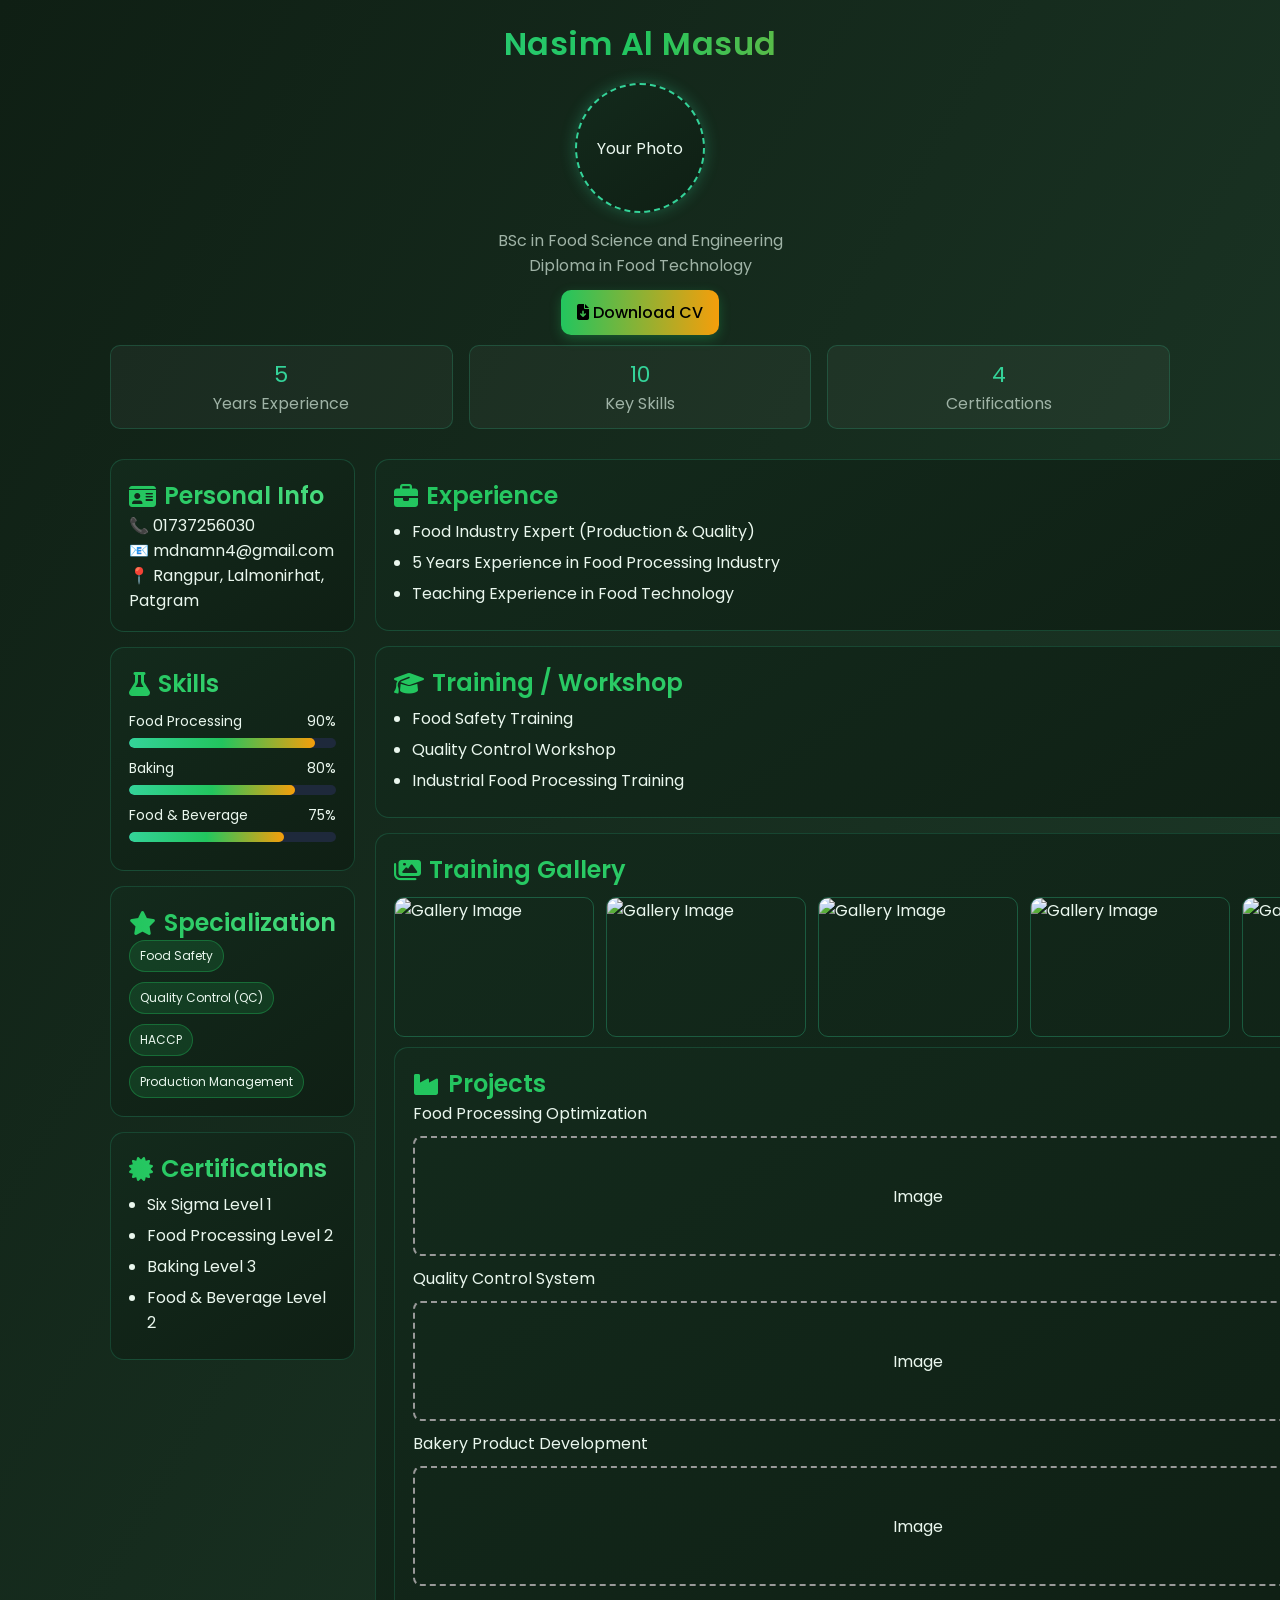
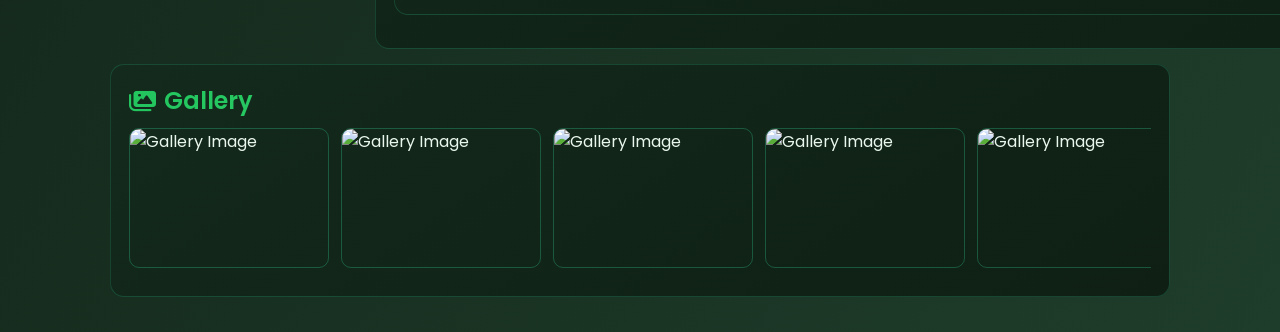
==== index.html @ c7571a0a "Update index.html" ====
<!DOCTYPE html><html lang="en">
<head>
<meta charset="UTF-8" />
<meta name="viewport" content="width=device-width, initial-scale=1.0" />
<title>Nasim Al Masud - Premium Portfolio</title><link href="https://fonts.googleapis.com/css2?family=Poppins:wght@300;400;600&display=swap" rel="stylesheet">
<link rel="stylesheet" href="https://cdnjs.cloudflare.com/ajax/libs/font-awesome/6.5.0/css/all.min.css"><style>
:root{--bg:#0f1f14;--card:#132a1c;--text:#eaf7ee;--muted:#9fb3a6;--accent:#34d399;--gold:#f59e0b}
*{margin:0;padding:0;box-sizing:border-box}
body{
  font-family:'Poppins',sans-serif;
  background:linear-gradient(120deg,#0f1f14,#1f3d2b,#0f1f14);
  background-size:200% 200%;
  animation:bgMove 10s ease infinite;
  color:var(--text);
}
@keyframes bgMove{0%{background-position:0% 50%}50%{background-position:100% 50%}100%{background-position:0% 50%}}

.container{max-width:1100px;margin:auto;padding:20px}

/* headings */
h1{font-weight:600;background:linear-gradient(90deg,#34d399,#22c55e,#f59e0b);-webkit-background-clip:text;color:transparent;letter-spacing:.5px}
h2{font-weight:600;background:linear-gradient(90deg,#22c55e,#4ade80);-webkit-background-clip:text;color:transparent;display:flex;align-items:center;gap:8px}
.small{color:var(--muted)}

.header{text-align:center;margin-bottom:30px}
.profile{width:130px;height:130px;border-radius:50%;border:2px dashed var(--accent);display:flex;align-items:center;justify-content:center;margin:15px auto;background:linear-gradient(145deg,#132a1c,#0f1f14);box-shadow:0 0 15px rgba(52,211,153,.3)}

.grid{display:grid;grid-template-columns:1fr 2fr;gap:20px}

.card{background:linear-gradient(145deg,#132a1c,#0f1f14);padding:18px;border-radius:14px;margin-bottom:15px;border:1px solid rgba(52,211,153,.2);transition:.3s}
.card:hover{transform:translateY(-6px) scale(1.01);box-shadow:0 12px 28px rgba(34,197,94,.25)}

/* buttons */
.btn{display:inline-block;margin-top:12px;padding:10px 16px;background:linear-gradient(90deg,#22c55e,#f59e0b);color:#000;text-decoration:none;border-radius:10px;font-weight:500;box-shadow:0 4px 12px rgba(34,197,94,.3);transition:.2s}
.btn:hover{transform:scale(1.06)}

/* lists */
ul{padding-left:18px}
li{margin:6px 0}

/* skill bars */
.skill{margin:10px 0}
.skill-head{display:flex;justify-content:space-between;font-size:14px;margin-bottom:6px}
.bar{height:10px;background:#1e293b;border-radius:10px;overflow:hidden}
.bar div{height:100%;width:0;background:linear-gradient(90deg,#34d399,#22c55e,#f59e0b);border-radius:10px;transition:1.2s ease}

/* badges */
.badges{display:flex;flex-wrap:wrap;gap:10px}
.badge{padding:6px 10px;border-radius:999px;background:rgba(34,197,94,.15);border:1px solid rgba(34,197,94,.35);font-size:12px}

/* project img */
.img-box{height:120px;border:2px dashed #999;display:flex;align-items:center;justify-content:center;margin:10px 0;border-radius:8px}

/* stats */
.stats{display:flex;gap:16px;flex-wrap:wrap;margin-top:10px}
.stat{flex:1 1 120px;background:rgba(255,255,255,.04);border:1px solid rgba(52,211,153,.2);border-radius:10px;padding:12px;text-align:center}
.stat .num{font-size:22px;color:var(--accent)}

@media(max-width:768px){.grid{grid-template-columns:1fr}}



/* gallery */
.gallery{
  display:flex;
  gap:12px;
  overflow-x:auto;
  padding:10px 0;
  scroll-behavior:smooth;
}

.gallery::-webkit-scrollbar{
  height:8px;
}
.gallery::-webkit-scrollbar-thumb{
  background:linear-gradient(90deg,#34d399,#22c55e,#f59e0b);
  border-radius:10px;
}

.gallery img{
  height:140px;
  min-width:200px;
  object-fit:cover;
  border-radius:10px;
  border:1px solid rgba(52,211,153,.3);
  transition:.3s;
}

.gallery img:hover{
  transform:scale(1.05);
}

</style></head>
<body><div class="container"><div class="header">
  <h1>Nasim Al Masud</h1>
  <div class="profile">Your Photo</div>
  <p class="small">BSc in Food Science and Engineering</p>
  <p class="small">Diploma in Food Technology</p>
  <a href="resume.pdf" class="btn" download><i class="fa fa-file-arrow-down"></i> Download CV</a>  <div class="stats">
    <div class="stat"><div class="num" data-count="5">0</div><div class="small">Years Experience</div></div>
    <div class="stat"><div class="num" data-count="10">0</div><div class="small">Key Skills</div></div>
    <div class="stat"><div class="num" data-count="4">0</div><div class="small">Certifications</div></div>
  </div>
</div><div class="grid"><!-- LEFT --><div><div class="card">
<h2><i class="fa fa-id-card"></i> Personal Info</h2>
<p>📞 01737256030</p>
<p>📧 mdnamn4@gmail.com</p>
<p>📍 Rangpur, Lalmonirhat, Patgram</p>
</div><div class="card">
<h2><i class="fa fa-flask"></i> Skills</h2><div class="skill">
  <div class="skill-head"><span>Food Processing</span><span>90%</span></div>
  <div class="bar"><div data-width="90%"></div></div>
</div><div class="skill">
  <div class="skill-head"><span>Baking</span><span>80%</span></div>
  <div class="bar"><div data-width="80%"></div></div>
</div><div class="skill">
  <div class="skill-head"><span>Food & Beverage</span><span>75%</span></div>
  <div class="bar"><div data-width="75%"></div></div>
</div></div><div class="card">
<h2><i class="fa fa-star"></i> Specialization</h2>
<div class="badges">
  <span class="badge">Food Safety</span>
  <span class="badge">Quality Control (QC)</span>
  <span class="badge">HACCP</span>
  <span class="badge">Production Management</span>
</div>
</div><div class="card">
<h2><i class="fa fa-certificate"></i> Certifications</h2>
<ul>
<li>Six Sigma Level 1</li>
<li>Food Processing Level 2</li>
<li>Baking Level 3</li>
<li>Food & Beverage Level 2</li>
</ul>
</div></div><!-- RIGHT --><div><div class="card">
<h2><i class="fa fa-briefcase"></i> Experience</h2>
<ul>
<li>Food Industry Expert (Production & Quality)</li>
<li>5 Years Experience in Food Processing Industry</li>
<li>Teaching Experience in Food Technology</li>
</ul>
</div><div class="card">
<h2><i class="fa fa-graduation-cap"></i> Training / Workshop</h2>
<ul>
<li>Food Safety Training</li>
<li>Quality Control Workshop</li>
<li>Industrial Food Processing Training</li>
</ul>
</div>
  <div class="card">
  <h2><i class="fa fa-images"></i>Training Gallery</h2>

  <div class="gallery">
    <img src="img1.jpg" alt="Gallery Image">
    <img src="img2.jpg" alt="Gallery Image">
    <img src="img3.jpg" alt="Gallery Image">
    <img src="img4.jpg" alt="Gallery Image">
    <img src="img5.jpg" alt="Gallery Image">
  </div>

  
<div class="card">
<h2><i class="fa fa-industry"></i> Projects</h2>
<p>Food Processing Optimization</p>
<div class="img-box">Image</div>
<p>Quality Control System</p>
<div class="img-box">Image</div>
<p>Bakery Product Development</p>
<div class="img-box">Image</div>
</div></div></div></div>
  
  <div class="card">
  <h2><i class="fa fa-images"></i> Gallery</h2>

  <div class="gallery">
    <img src="img1.jpg" alt="Gallery Image">
    <img src="img2.jpg" alt="Gallery Image">
    <img src="img3.jpg" alt="Gallery Image">
    <img src="img4.jpg" alt="Gallery Image">
    <img src="img5.jpg" alt="Gallery Image">
  </div>
</div>
  
  
  <script>
// skill bars animate
window.addEventListener('load',()=>{
  document.querySelectorAll('.bar div').forEach(el=>{
    el.style.width = el.dataset.width;
  });
});

// counters
const nums = document.querySelectorAll('.num');
nums.forEach(n=>{
  let target = +n.dataset.count, c=0;
  function tick(){
    c += Math.max(1, Math.ceil(target/40));
    if(c < target){ n.textContent = c; requestAnimationFrame(tick); }
    else{ n.textContent = target; }
  }
  tick();
});
</script></body>
</html>
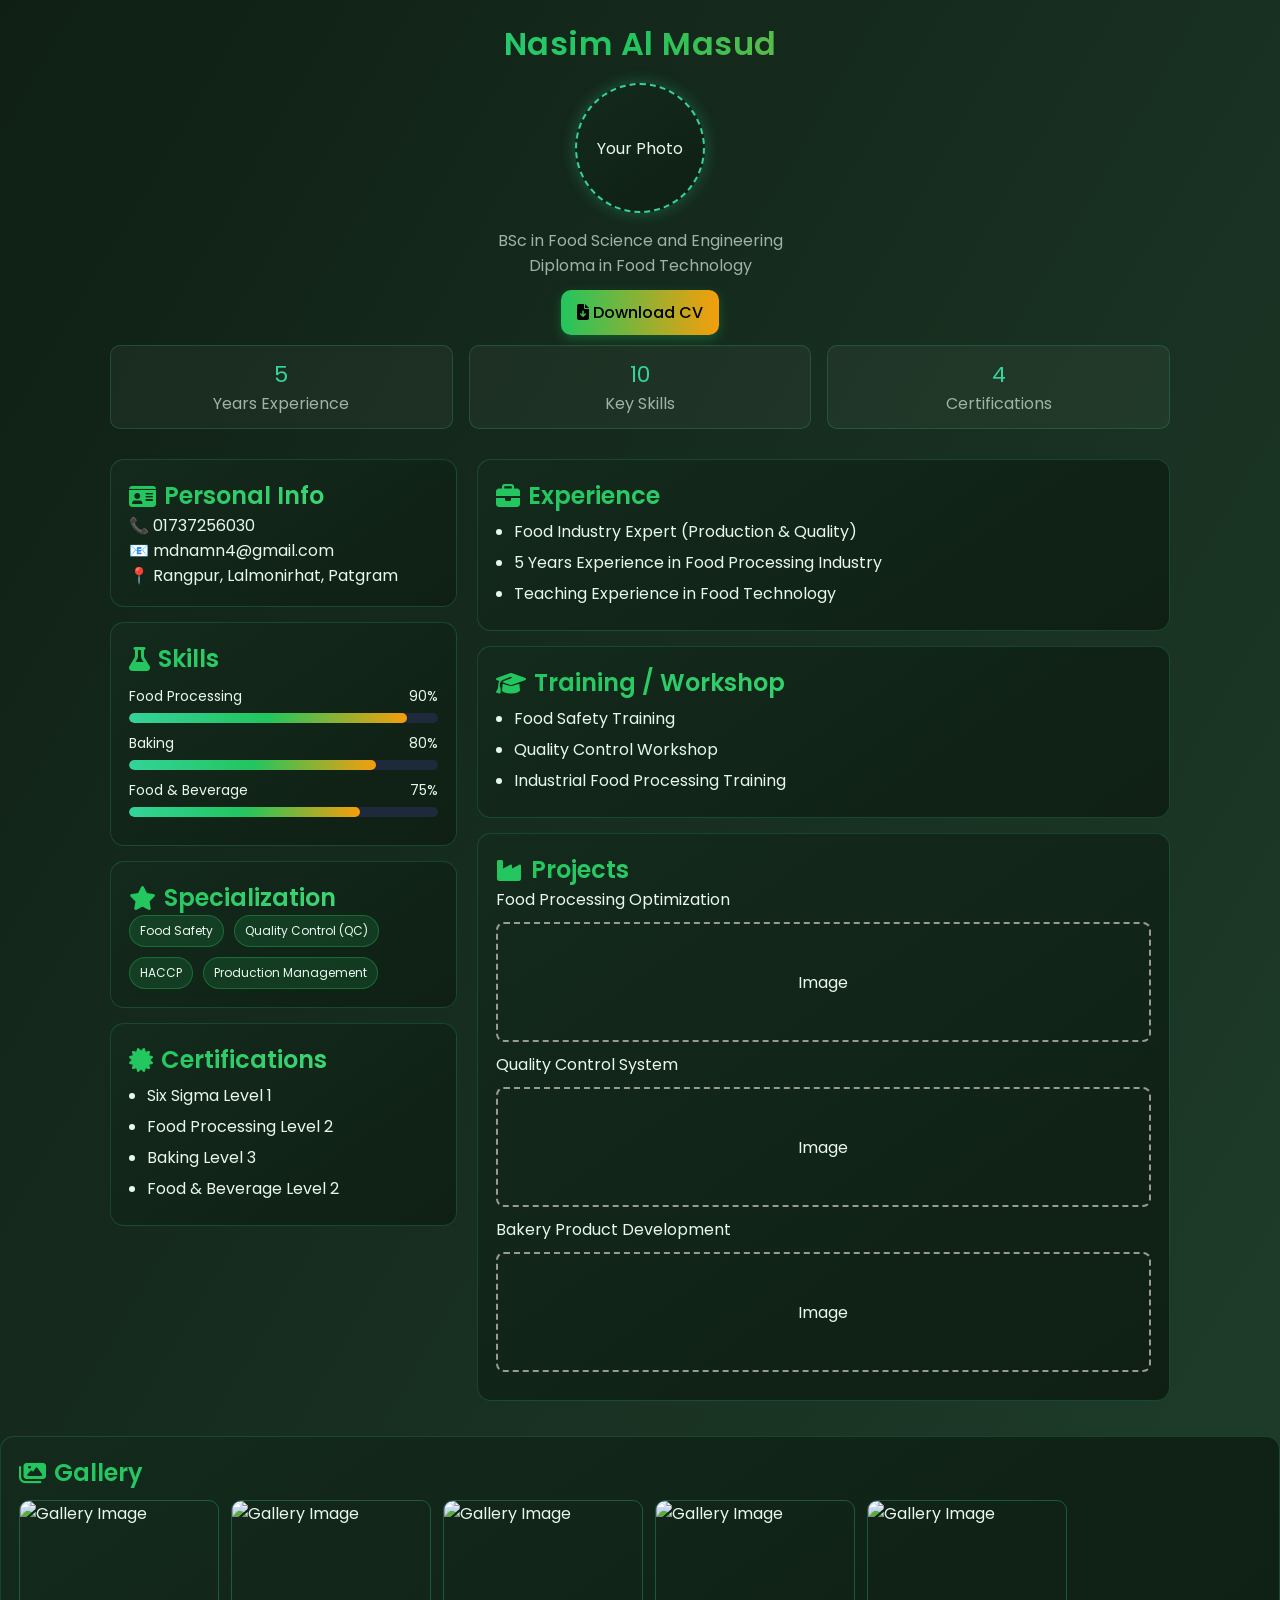
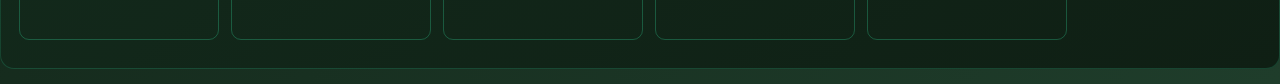
==== commit eb1f0c3a: "Remove training gallery section from index.html Removed the training gallery section from the index." ====
--- a/index.html
+++ b/index.html
@@ -147,17 +147,6 @@
 <li>Industrial Food Processing Training</li>
 </ul>
 </div>
-  <div class="card">
-  <h2><i class="fa fa-images"></i>Training Gallery</h2>
-
-  <div class="gallery">
-    <img src="img1.jpg" alt="Gallery Image">
-    <img src="img2.jpg" alt="Gallery Image">
-    <img src="img3.jpg" alt="Gallery Image">
-    <img src="img4.jpg" alt="Gallery Image">
-    <img src="img5.jpg" alt="Gallery Image">
-  </div>
-
   
 <div class="card">
 <h2><i class="fa fa-industry"></i> Projects</h2>
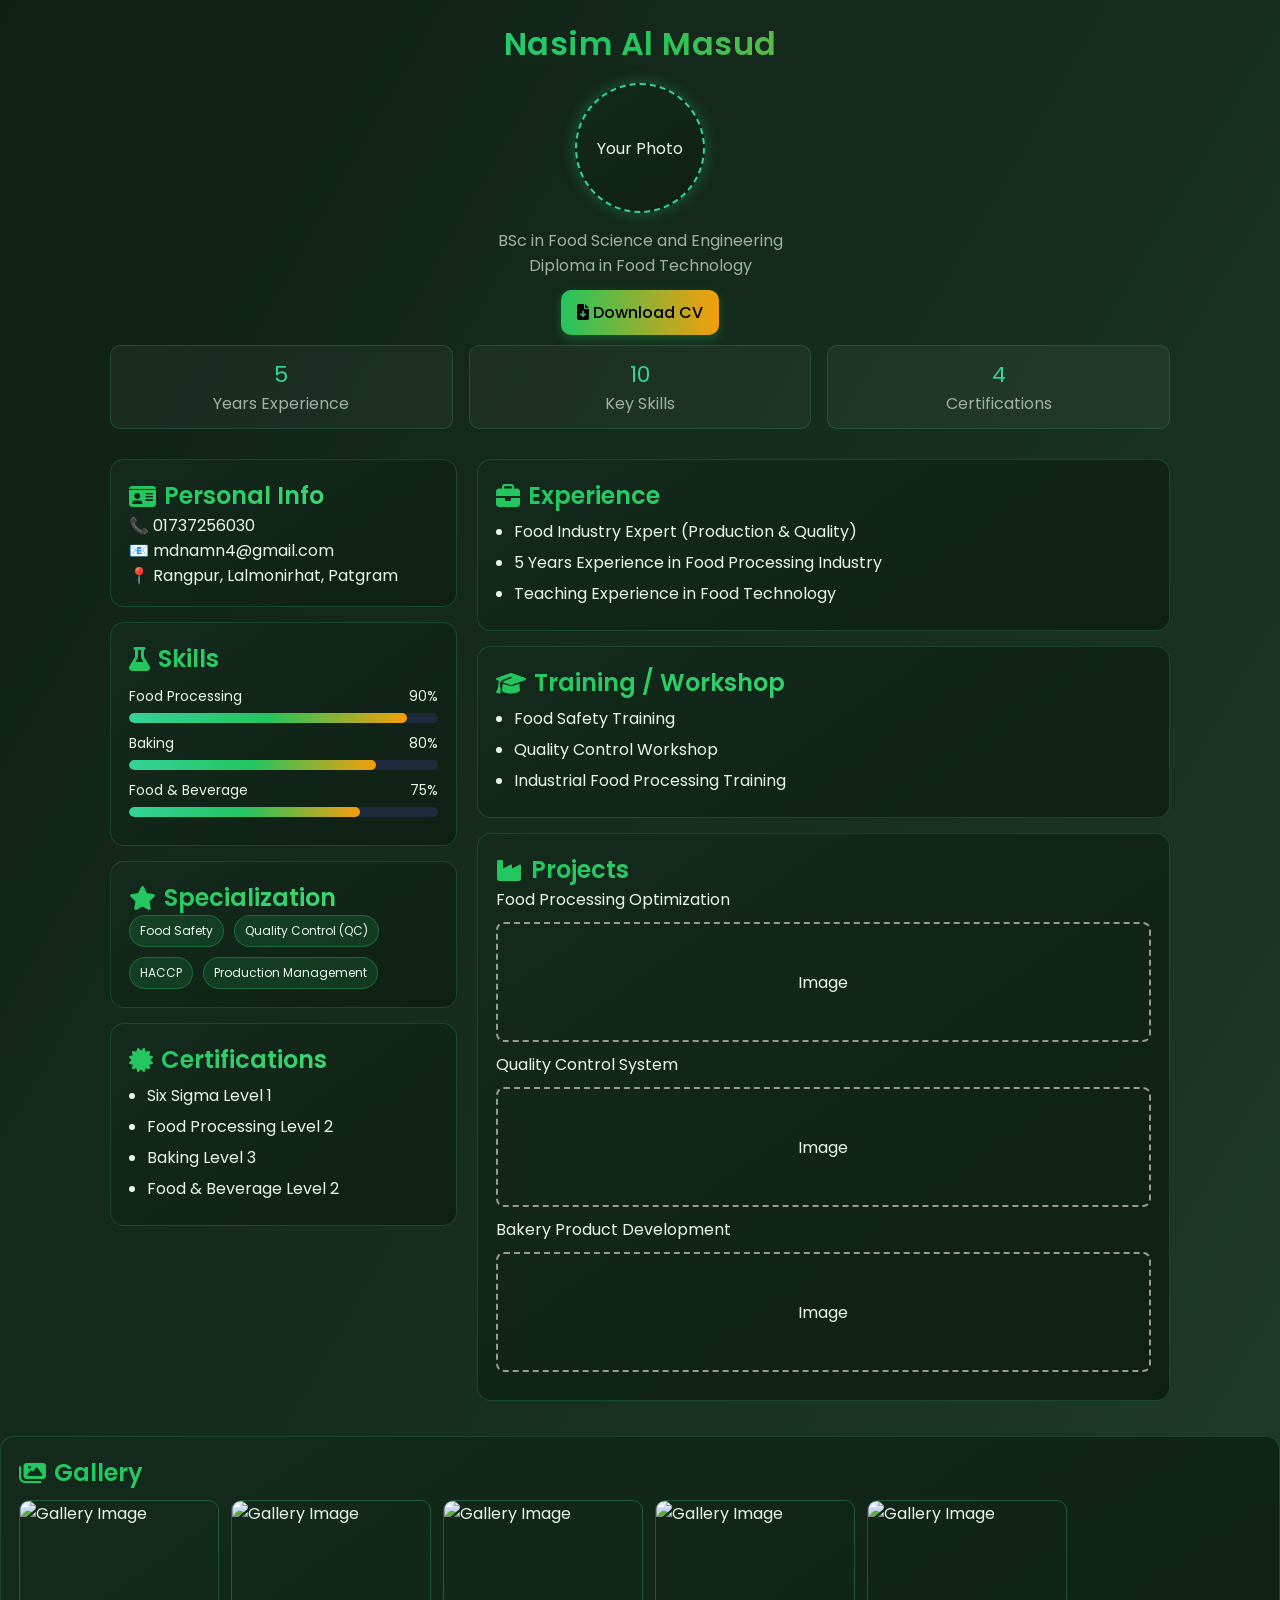
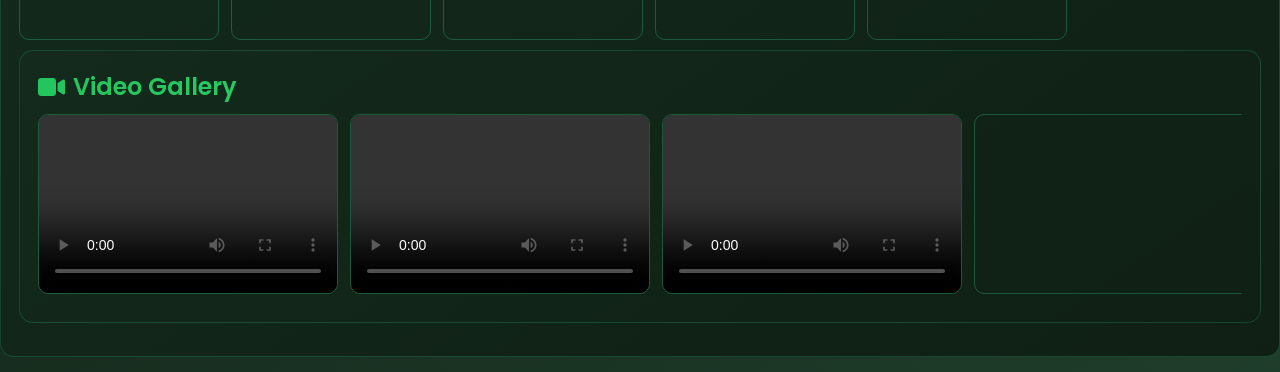
==== commit c068e725: "Add video gallery section to index.html Added a video gallery section with controls for video playba" ====
--- a/index.html
+++ b/index.html
@@ -89,6 +89,34 @@
 .gallery img:hover{
   transform:scale(1.05);
 }
+
+
+  /* video gallery */
+.video-gallery{
+  display:flex;
+  gap:12px;
+  overflow-x:auto;
+  padding:10px 0;
+  scroll-behavior:smooth;
+}
+
+.video-gallery video,
+.video-gallery iframe{
+  height:180px;
+  min-width:300px;
+  border-radius:10px;
+  border:1px solid rgba(52,211,153,.3);
+}
+
+/* scrollbar */
+.video-gallery::-webkit-scrollbar{
+  height:8px;
+}
+.video-gallery::-webkit-scrollbar-thumb{
+  background:linear-gradient(90deg,#34d399,#22c55e,#f59e0b);
+  border-radius:10px;
+}
+  
 
 </style></head>
 <body><div class="container"><div class="header">
@@ -168,6 +196,30 @@
     <img src="img4.jpg" alt="Gallery Image">
     <img src="img5.jpg" alt="Gallery Image">
   </div>
+
+    <div class="card">
+  <h2><i class="fa fa-video"></i> Video Gallery</h2>
+
+  <div class="video-gallery">
+    <video controls>
+      <source src="video1.mp4" type="video/mp4">
+    </video>
+
+    <video controls>
+      <source src="video2.mp4" type="video/mp4">
+    </video>
+
+    <video controls>
+      <source src="video3.mp4" type="video/mp4">
+    </video>
+
+    <!-- YouTube Example -->
+    <iframe src="https://www.youtube.com/embed/VIDEO_ID"
+      frameborder="0"
+      allowfullscreen>
+    </iframe>
+  </div>
+</div>
 </div>
   
   
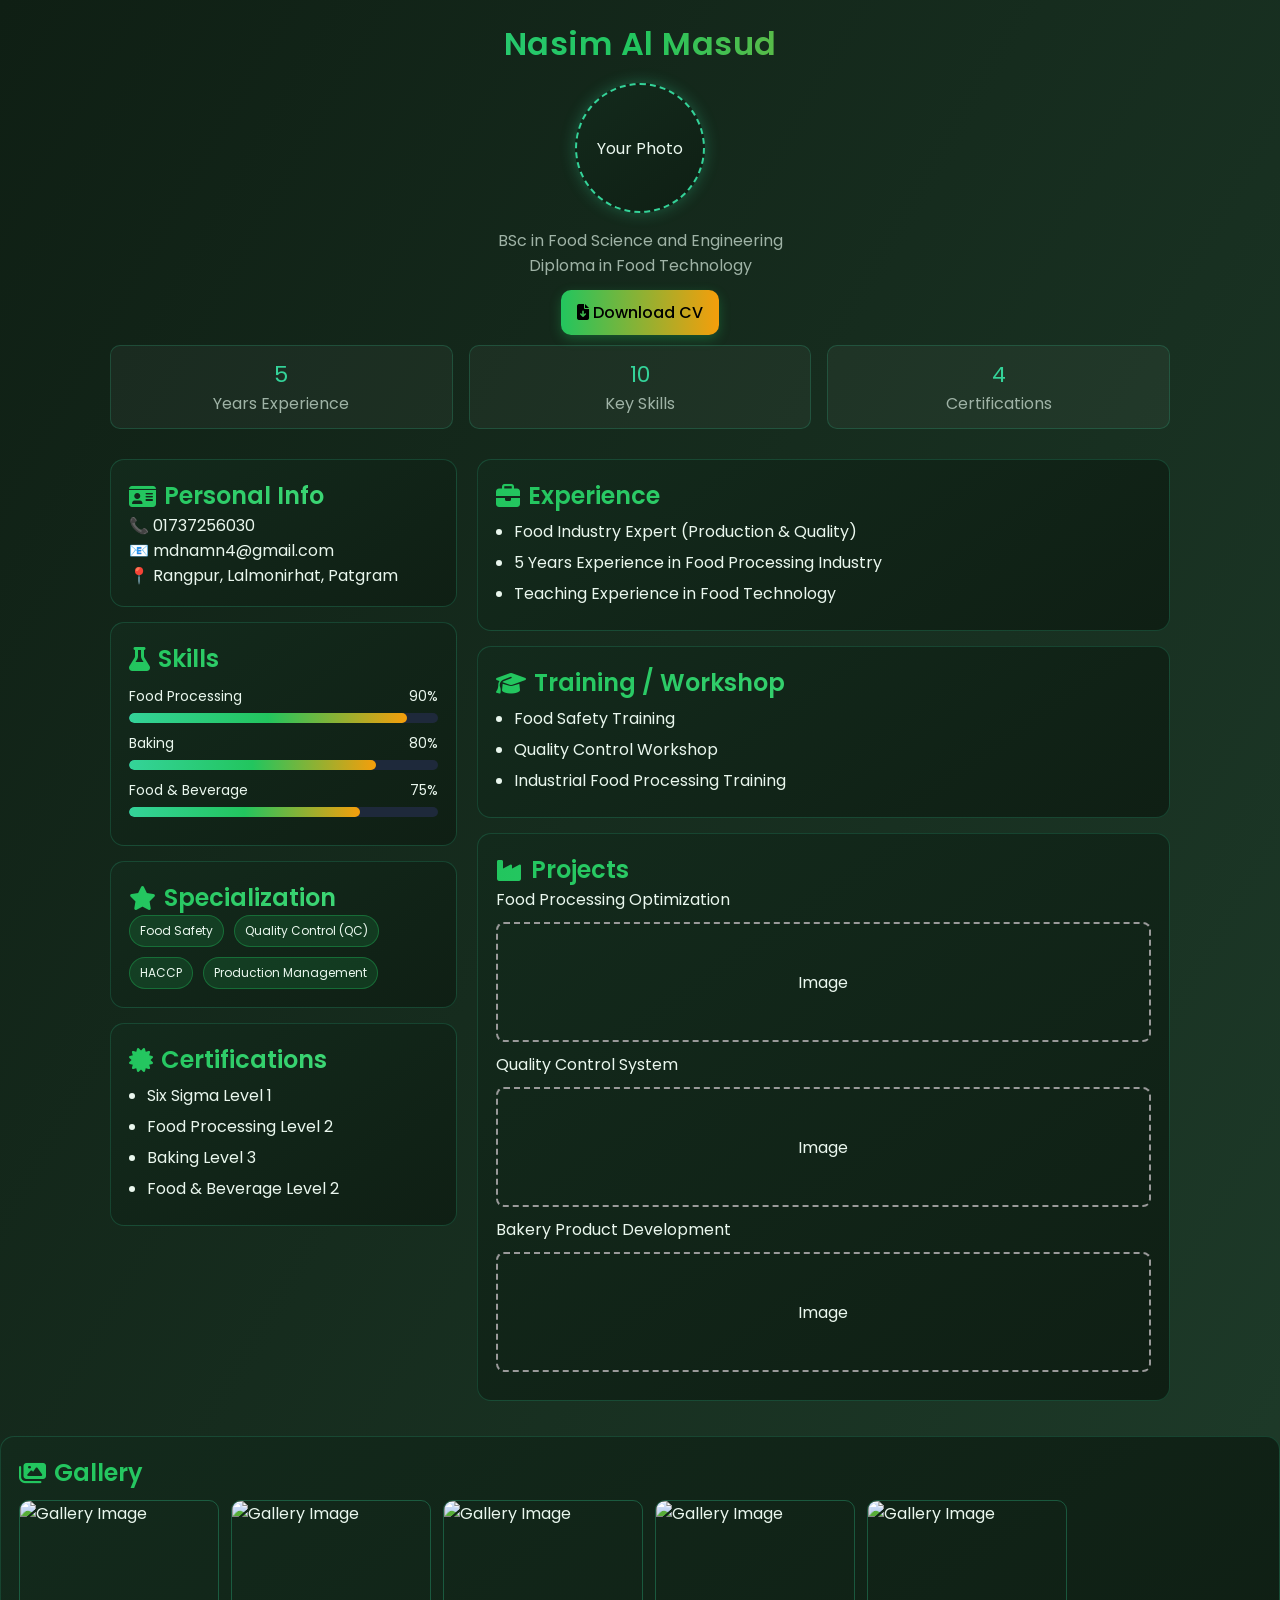
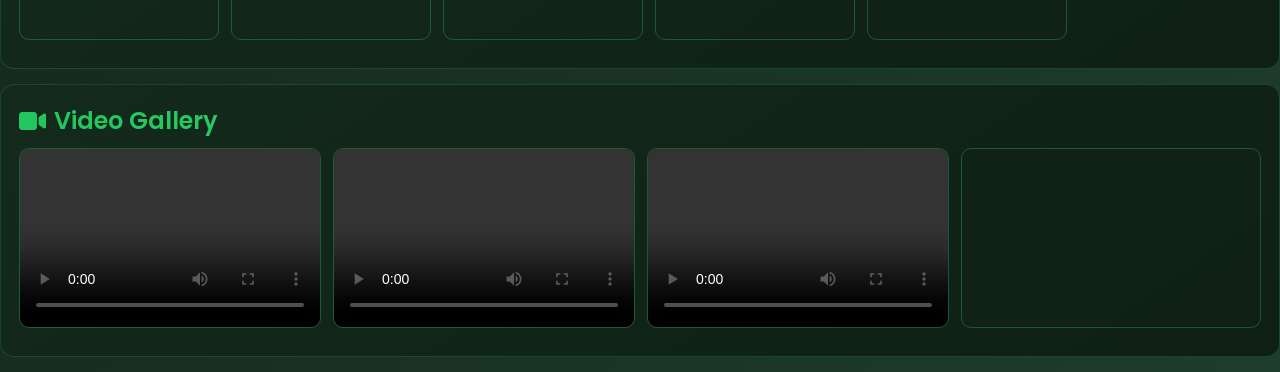
==== commit e731b0e1: "Update index.html" ====
--- a/index.html
+++ b/index.html
@@ -196,7 +196,10 @@
     <img src="img4.jpg" alt="Gallery Image">
     <img src="img5.jpg" alt="Gallery Image">
   </div>
-
+</div>
+</div>
+
+  
     <div class="card">
   <h2><i class="fa fa-video"></i> Video Gallery</h2>
 
@@ -214,13 +217,12 @@
     </video>
 
     <!-- YouTube Example -->
-    <iframe src="https://www.youtube.com/embed/VIDEO_ID"
+    <iframe src="https://youtu.be/xGcMWGXr2HU?si=Y4yjEvfPQkvRad0n"
       frameborder="0"
       allowfullscreen>
     </iframe>
   </div>
-</div>
-</div>
+
   
   
   <script>
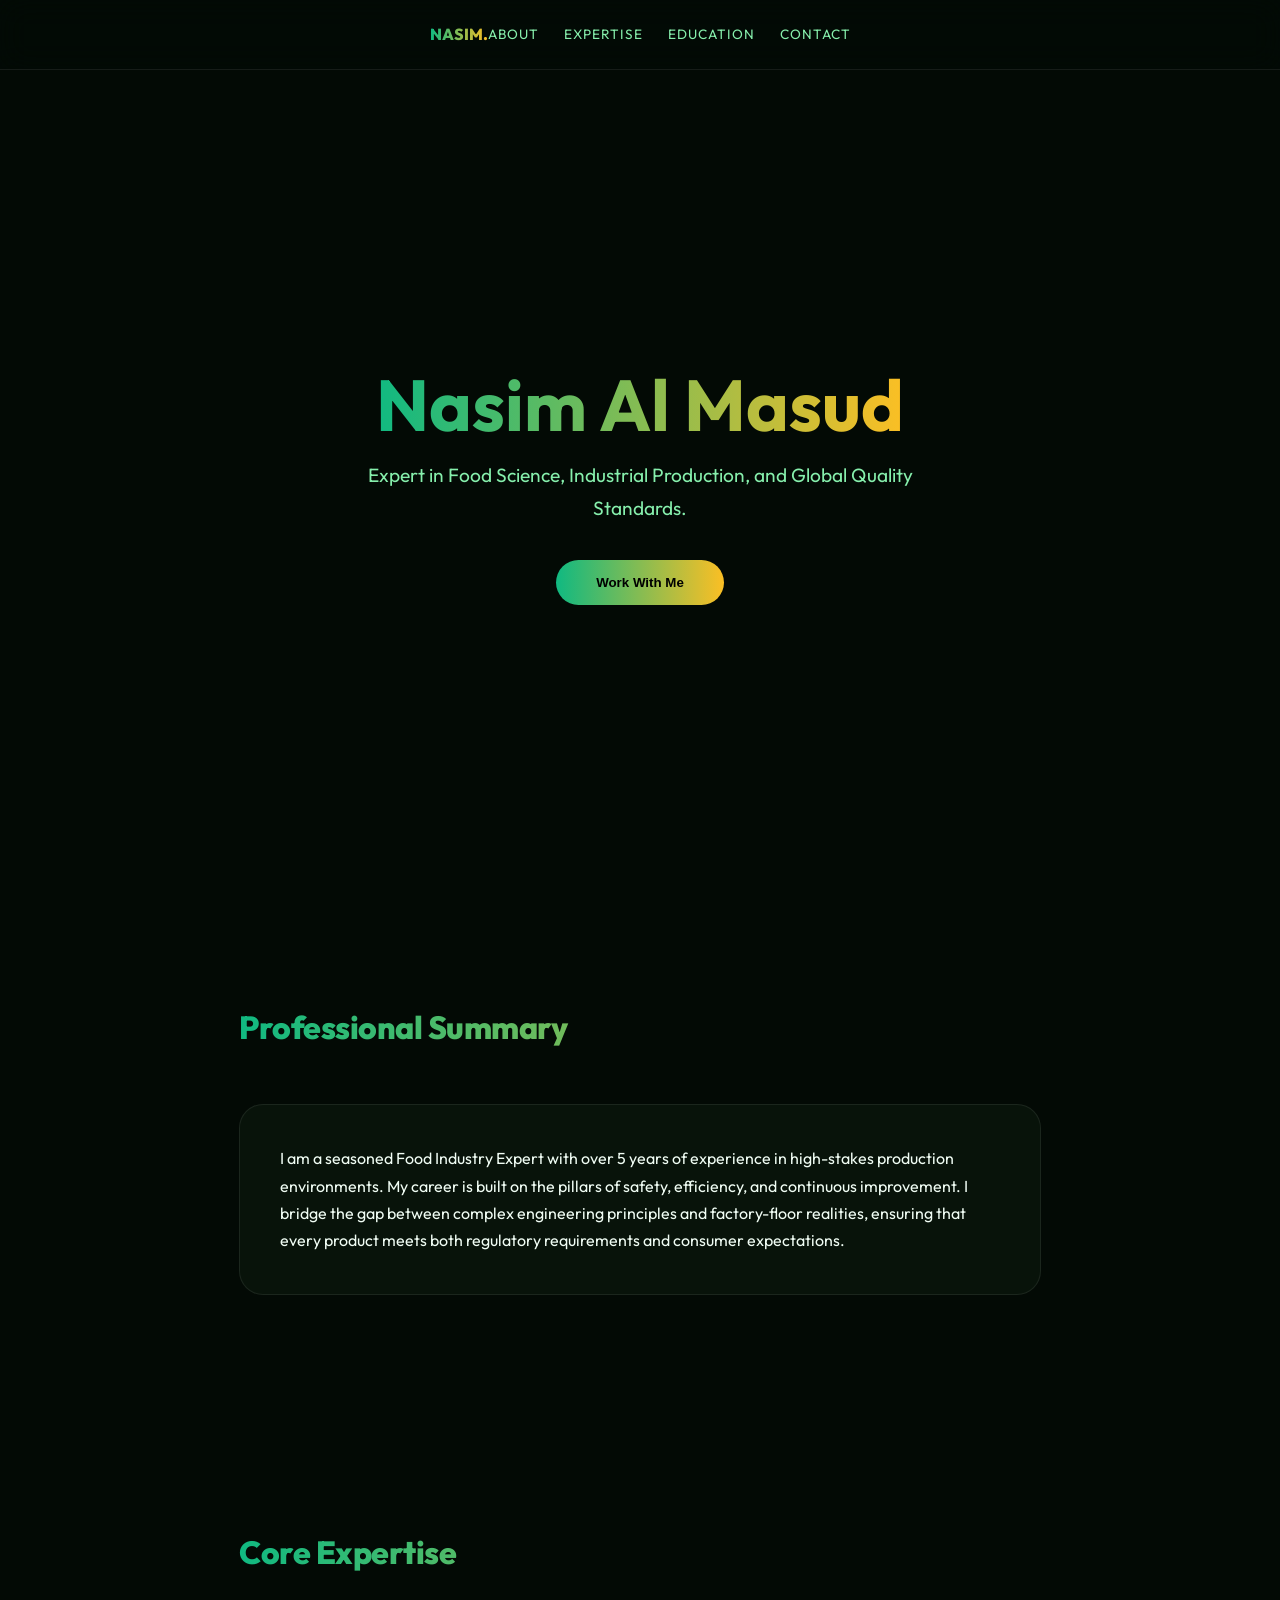
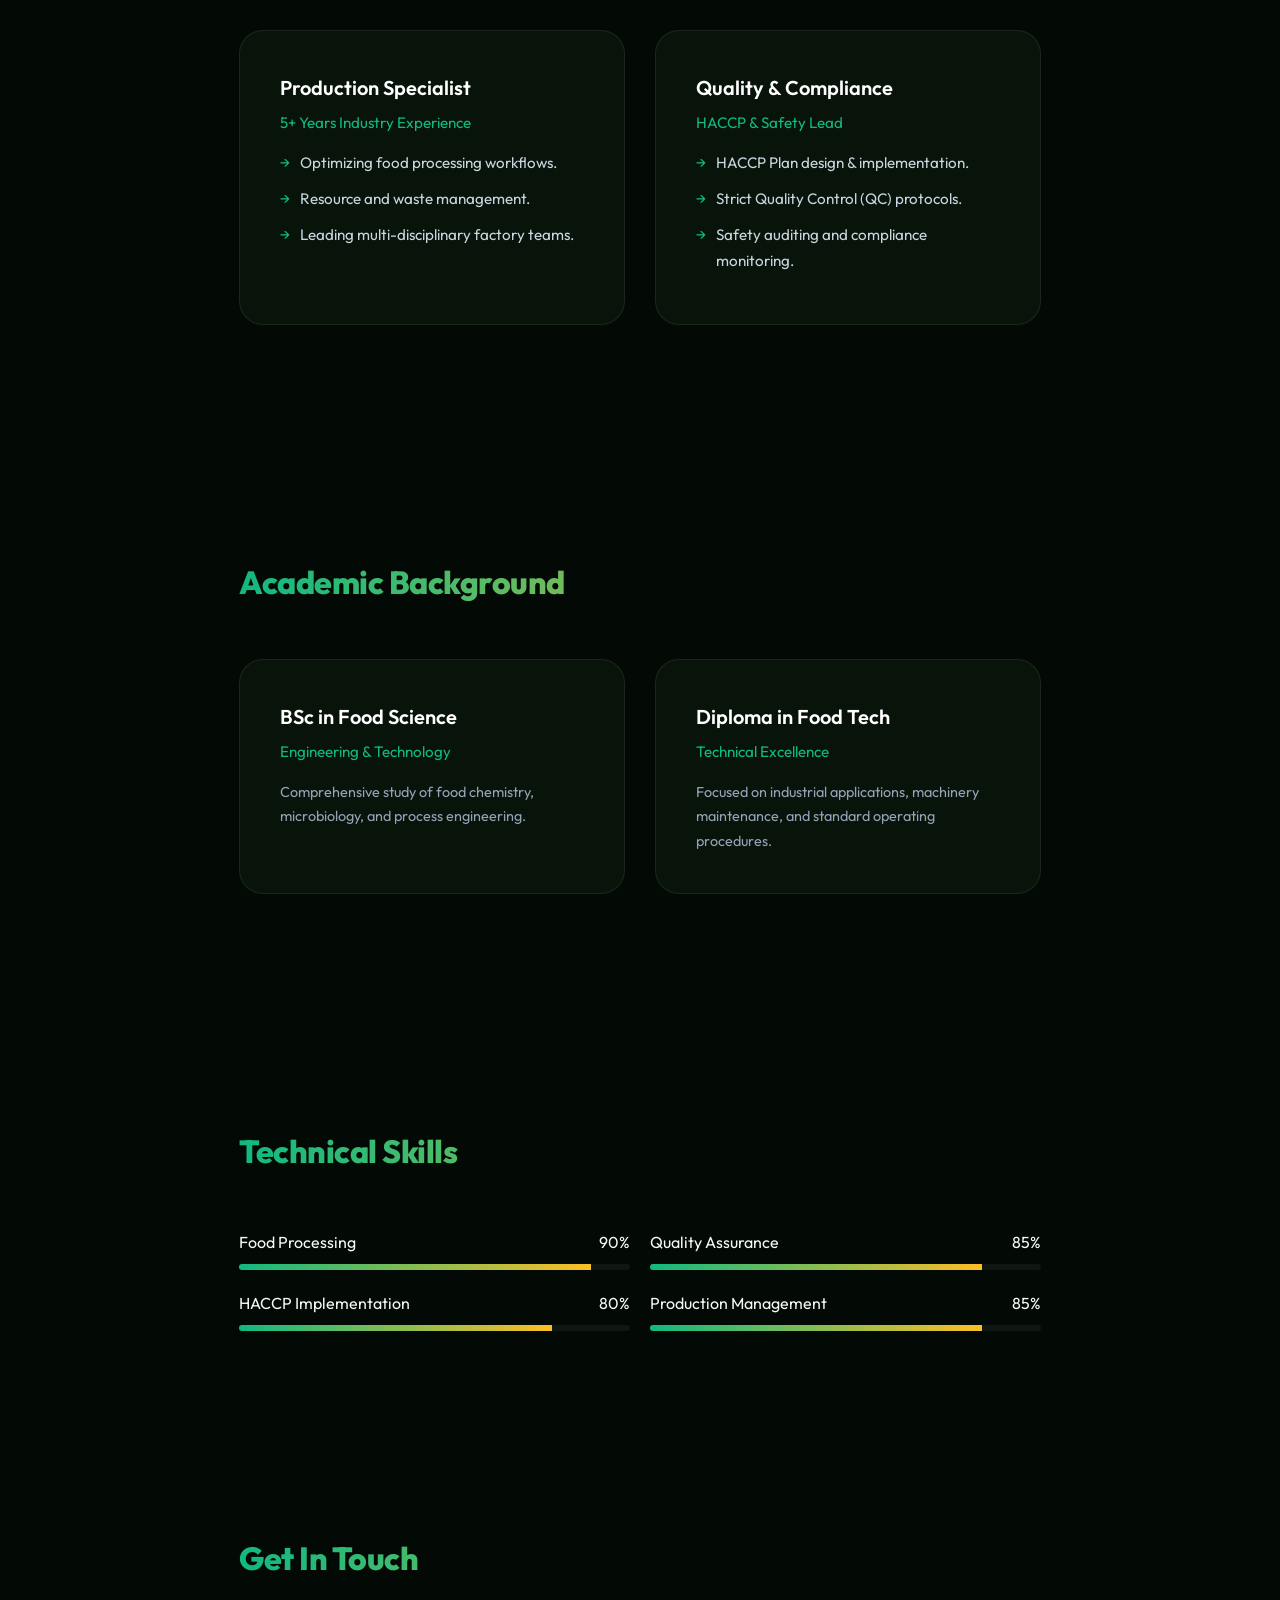
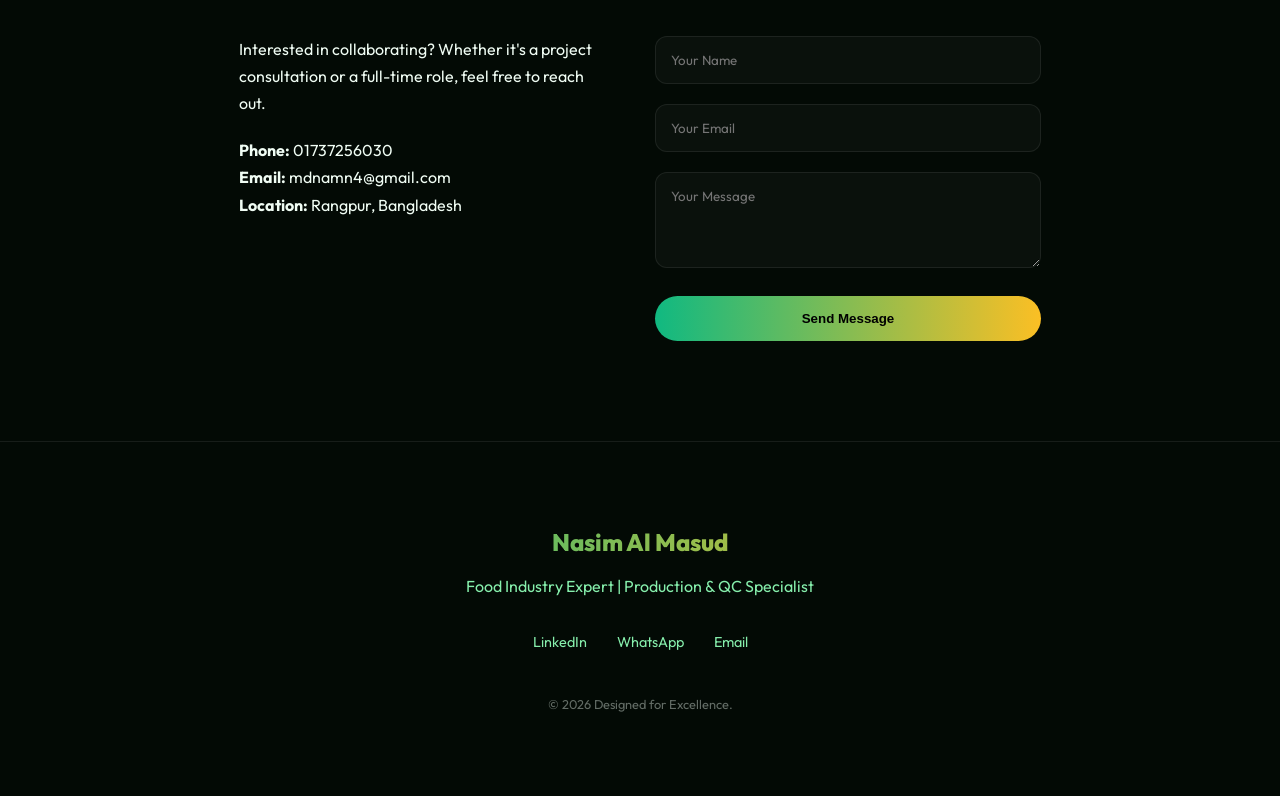
==== commit 52f4a2a0: "Revise index.html for content and style updates" ====
--- a/index.html
+++ b/index.html
@@ -1,248 +1,244 @@
-<!DOCTYPE html><html lang="en">
+<!DOCTYPE html>
+<html lang="en">
 <head>
-<meta charset="UTF-8" />
-<meta name="viewport" content="width=device-width, initial-scale=1.0" />
-<title>Nasim Al Masud - Premium Portfolio</title><link href="https://fonts.googleapis.com/css2?family=Poppins:wght@300;400;600&display=swap" rel="stylesheet">
-<link rel="stylesheet" href="https://cdnjs.cloudflare.com/ajax/libs/font-awesome/6.5.0/css/all.min.css"><style>
-:root{--bg:#0f1f14;--card:#132a1c;--text:#eaf7ee;--muted:#9fb3a6;--accent:#34d399;--gold:#f59e0b}
-*{margin:0;padding:0;box-sizing:border-box}
-body{
-  font-family:'Poppins',sans-serif;
-  background:linear-gradient(120deg,#0f1f14,#1f3d2b,#0f1f14);
-  background-size:200% 200%;
-  animation:bgMove 10s ease infinite;
-  color:var(--text);
-}
-@keyframes bgMove{0%{background-position:0% 50%}50%{background-position:100% 50%}100%{background-position:0% 50%}}
-
-.container{max-width:1100px;margin:auto;padding:20px}
-
-/* headings */
-h1{font-weight:600;background:linear-gradient(90deg,#34d399,#22c55e,#f59e0b);-webkit-background-clip:text;color:transparent;letter-spacing:.5px}
-h2{font-weight:600;background:linear-gradient(90deg,#22c55e,#4ade80);-webkit-background-clip:text;color:transparent;display:flex;align-items:center;gap:8px}
-.small{color:var(--muted)}
-
-.header{text-align:center;margin-bottom:30px}
-.profile{width:130px;height:130px;border-radius:50%;border:2px dashed var(--accent);display:flex;align-items:center;justify-content:center;margin:15px auto;background:linear-gradient(145deg,#132a1c,#0f1f14);box-shadow:0 0 15px rgba(52,211,153,.3)}
-
-.grid{display:grid;grid-template-columns:1fr 2fr;gap:20px}
-
-.card{background:linear-gradient(145deg,#132a1c,#0f1f14);padding:18px;border-radius:14px;margin-bottom:15px;border:1px solid rgba(52,211,153,.2);transition:.3s}
-.card:hover{transform:translateY(-6px) scale(1.01);box-shadow:0 12px 28px rgba(34,197,94,.25)}
-
-/* buttons */
-.btn{display:inline-block;margin-top:12px;padding:10px 16px;background:linear-gradient(90deg,#22c55e,#f59e0b);color:#000;text-decoration:none;border-radius:10px;font-weight:500;box-shadow:0 4px 12px rgba(34,197,94,.3);transition:.2s}
-.btn:hover{transform:scale(1.06)}
-
-/* lists */
-ul{padding-left:18px}
-li{margin:6px 0}
-
-/* skill bars */
-.skill{margin:10px 0}
-.skill-head{display:flex;justify-content:space-between;font-size:14px;margin-bottom:6px}
-.bar{height:10px;background:#1e293b;border-radius:10px;overflow:hidden}
-.bar div{height:100%;width:0;background:linear-gradient(90deg,#34d399,#22c55e,#f59e0b);border-radius:10px;transition:1.2s ease}
-
-/* badges */
-.badges{display:flex;flex-wrap:wrap;gap:10px}
-.badge{padding:6px 10px;border-radius:999px;background:rgba(34,197,94,.15);border:1px solid rgba(34,197,94,.35);font-size:12px}
-
-/* project img */
-.img-box{height:120px;border:2px dashed #999;display:flex;align-items:center;justify-content:center;margin:10px 0;border-radius:8px}
-
-/* stats */
-.stats{display:flex;gap:16px;flex-wrap:wrap;margin-top:10px}
-.stat{flex:1 1 120px;background:rgba(255,255,255,.04);border:1px solid rgba(52,211,153,.2);border-radius:10px;padding:12px;text-align:center}
-.stat .num{font-size:22px;color:var(--accent)}
-
-@media(max-width:768px){.grid{grid-template-columns:1fr}}
-
-
-
-/* gallery */
-.gallery{
-  display:flex;
-  gap:12px;
-  overflow-x:auto;
-  padding:10px 0;
-  scroll-behavior:smooth;
-}
-
-.gallery::-webkit-scrollbar{
-  height:8px;
-}
-.gallery::-webkit-scrollbar-thumb{
-  background:linear-gradient(90deg,#34d399,#22c55e,#f59e0b);
-  border-radius:10px;
-}
-
-.gallery img{
-  height:140px;
-  min-width:200px;
-  object-fit:cover;
-  border-radius:10px;
-  border:1px solid rgba(52,211,153,.3);
-  transition:.3s;
-}
-
-.gallery img:hover{
-  transform:scale(1.05);
-}
-
-
-  /* video gallery */
-.video-gallery{
-  display:flex;
-  gap:12px;
-  overflow-x:auto;
-  padding:10px 0;
-  scroll-behavior:smooth;
-}
-
-.video-gallery video,
-.video-gallery iframe{
-  height:180px;
-  min-width:300px;
-  border-radius:10px;
-  border:1px solid rgba(52,211,153,.3);
-}
-
-/* scrollbar */
-.video-gallery::-webkit-scrollbar{
-  height:8px;
-}
-.video-gallery::-webkit-scrollbar-thumb{
-  background:linear-gradient(90deg,#34d399,#22c55e,#f59e0b);
-  border-radius:10px;
-}
-  
-
-</style></head>
-<body><div class="container"><div class="header">
-  <h1>Nasim Al Masud</h1>
-  <div class="profile">Your Photo</div>
-  <p class="small">BSc in Food Science and Engineering</p>
-  <p class="small">Diploma in Food Technology</p>
-  <a href="resume.pdf" class="btn" download><i class="fa fa-file-arrow-down"></i> Download CV</a>  <div class="stats">
-    <div class="stat"><div class="num" data-count="5">0</div><div class="small">Years Experience</div></div>
-    <div class="stat"><div class="num" data-count="10">0</div><div class="small">Key Skills</div></div>
-    <div class="stat"><div class="num" data-count="4">0</div><div class="small">Certifications</div></div>
-  </div>
-</div><div class="grid"><!-- LEFT --><div><div class="card">
-<h2><i class="fa fa-id-card"></i> Personal Info</h2>
-<p>📞 01737256030</p>
-<p>📧 mdnamn4@gmail.com</p>
-<p>📍 Rangpur, Lalmonirhat, Patgram</p>
-</div><div class="card">
-<h2><i class="fa fa-flask"></i> Skills</h2><div class="skill">
-  <div class="skill-head"><span>Food Processing</span><span>90%</span></div>
-  <div class="bar"><div data-width="90%"></div></div>
-</div><div class="skill">
-  <div class="skill-head"><span>Baking</span><span>80%</span></div>
-  <div class="bar"><div data-width="80%"></div></div>
-</div><div class="skill">
-  <div class="skill-head"><span>Food & Beverage</span><span>75%</span></div>
-  <div class="bar"><div data-width="75%"></div></div>
-</div></div><div class="card">
-<h2><i class="fa fa-star"></i> Specialization</h2>
-<div class="badges">
-  <span class="badge">Food Safety</span>
-  <span class="badge">Quality Control (QC)</span>
-  <span class="badge">HACCP</span>
-  <span class="badge">Production Management</span>
-</div>
-</div><div class="card">
-<h2><i class="fa fa-certificate"></i> Certifications</h2>
-<ul>
-<li>Six Sigma Level 1</li>
-<li>Food Processing Level 2</li>
-<li>Baking Level 3</li>
-<li>Food & Beverage Level 2</li>
-</ul>
-</div></div><!-- RIGHT --><div><div class="card">
-<h2><i class="fa fa-briefcase"></i> Experience</h2>
-<ul>
-<li>Food Industry Expert (Production & Quality)</li>
-<li>5 Years Experience in Food Processing Industry</li>
-<li>Teaching Experience in Food Technology</li>
-</ul>
-</div><div class="card">
-<h2><i class="fa fa-graduation-cap"></i> Training / Workshop</h2>
-<ul>
-<li>Food Safety Training</li>
-<li>Quality Control Workshop</li>
-<li>Industrial Food Processing Training</li>
-</ul>
-</div>
-  
-<div class="card">
-<h2><i class="fa fa-industry"></i> Projects</h2>
-<p>Food Processing Optimization</p>
-<div class="img-box">Image</div>
-<p>Quality Control System</p>
-<div class="img-box">Image</div>
-<p>Bakery Product Development</p>
-<div class="img-box">Image</div>
-</div></div></div></div>
-  
-  <div class="card">
-  <h2><i class="fa fa-images"></i> Gallery</h2>
-
-  <div class="gallery">
-    <img src="img1.jpg" alt="Gallery Image">
-    <img src="img2.jpg" alt="Gallery Image">
-    <img src="img3.jpg" alt="Gallery Image">
-    <img src="img4.jpg" alt="Gallery Image">
-    <img src="img5.jpg" alt="Gallery Image">
-  </div>
-</div>
-</div>
-
-  
-    <div class="card">
-  <h2><i class="fa fa-video"></i> Video Gallery</h2>
-
-  <div class="video-gallery">
-    <video controls>
-      <source src="video1.mp4" type="video/mp4">
-    </video>
-
-    <video controls>
-      <source src="video2.mp4" type="video/mp4">
-    </video>
-
-    <video controls>
-      <source src="video3.mp4" type="video/mp4">
-    </video>
-
-    <!-- YouTube Example -->
-    <iframe src="https://youtu.be/xGcMWGXr2HU?si=Y4yjEvfPQkvRad0n"
-      frameborder="0"
-      allowfullscreen>
-    </iframe>
-  </div>
-
-  
-  
-  <script>
-// skill bars animate
-window.addEventListener('load',()=>{
-  document.querySelectorAll('.bar div').forEach(el=>{
-    el.style.width = el.dataset.width;
-  });
-});
-
-// counters
-const nums = document.querySelectorAll('.num');
-nums.forEach(n=>{
-  let target = +n.dataset.count, c=0;
-  function tick(){
-    c += Math.max(1, Math.ceil(target/40));
-    if(c < target){ n.textContent = c; requestAnimationFrame(tick); }
-    else{ n.textContent = target; }
-  }
-  tick();
-});
-</script></body>
+    <meta charset="UTF-8">
+    <meta name="viewport" content="width=device-width, initial-scale=1.0">
+    <title>Nasim Al Masud | Food Industry Expert</title>
+    <link href="https://fonts.googleapis.com/css2?family=Outfit:wght@300;400;600;800&display=swap" rel="stylesheet">
+    <style>
+        :root {
+            --bg-color: #030a05; 
+            --card-bg: #08130a;
+            --card-border: rgba(255, 255, 255, 0.08);
+            --text-main: #f0fdf4;
+            --text-muted: #86efac;
+            --accent: #10b981;
+            --accent-grad: linear-gradient(90deg, #10b981, #fbbf24);
+            --max-width: 850px;
+        }
+
+        * { box-sizing: border-box; margin: 0; padding: 0; }
+        
+        html, body {
+            overflow-x: hidden;
+            background-color: var(--bg-color);
+            color: var(--text-main);
+            font-family: 'Outfit', sans-serif;
+            scroll-behavior: smooth;
+            line-height: 1.7;
+        }
+
+        .container { max-width: var(--max-width); margin: 0 auto; padding: 0 24px; }
+        .gradient-text { background: var(--accent-grad); -webkit-background-clip: text; -webkit-text-fill-color: transparent; }
+
+        /* HEADER */
+        header {
+            position: fixed; top: 0; width: 100%; height: 70px;
+            background: rgba(3, 10, 5, 0.8); backdrop-filter: blur(15px);
+            z-index: 1000; border-bottom: 1px solid var(--card-border);
+            display: flex; align-items: center;
+        }
+
+        nav { width: 100%; display: flex; justify-content: space-between; align-items: center; }
+        .nav-links { display: flex; gap: 25px; }
+        .nav-links a { font-size: 0.85rem; text-transform: uppercase; letter-spacing: 1px; color: var(--text-muted); text-decoration: none; transition: 0.3s; }
+        .nav-links a:hover { color: #fff; }
+
+        /* HERO */
+        .hero {
+            height: 100vh; display: flex; flex-direction: column; justify-content: center;
+            align-items: center; text-align: center; padding-top: 70px;
+        }
+        .hero h1 { font-size: clamp(2.5rem, 8vw, 4.5rem); line-height: 1.1; margin-bottom: 15px; }
+        .hero p { font-size: 1.2rem; color: var(--text-muted); margin-bottom: 35px; max-width: 600px; }
+
+        /* SECTIONS */
+        section { padding: 100px 0; opacity: 0; transform: translateY(30px); transition: 0.8s ease-out; }
+        section.visible { opacity: 1; transform: translateY(0); }
+        .section-title { font-size: 2rem; margin-bottom: 50px; font-weight: 800; letter-spacing: -0.5px; }
+
+        .card { 
+            background: var(--card-bg); padding: 40px; border-radius: 24px; 
+            border: 1px solid var(--card-border); margin-bottom: 30px;
+            transition: 0.3s;
+        }
+        .card:hover { border-color: rgba(16, 185, 129, 0.3); }
+
+        /* EXPERIENCE & EDUCATION SPLIT */
+        .grid { display: grid; grid-template-columns: 1fr 1fr; gap: 30px; }
+
+        .item-title { font-size: 1.25rem; font-weight: 600; color: #fff; margin-bottom: 5px; }
+        .item-subtitle { color: var(--accent); font-size: 0.95rem; margin-bottom: 15px; font-weight: 400; }
+        .item-list { list-style: none; }
+        .item-list li { margin-bottom: 10px; padding-left: 20px; position: relative; font-size: 0.95rem; color: #cbd5e1; }
+        .item-list li::before { content: "→"; position: absolute; left: 0; color: var(--accent); }
+
+        /* SKILLS */
+        .skills-grid { display: grid; grid-template-columns: 1fr 1fr; gap: 20px; }
+        .skill-bar { height: 6px; background: rgba(255,255,255,0.05); border-radius: 10px; margin-top: 8px; overflow: hidden; }
+        .skill-fill { height: 100%; background: var(--accent-grad); width: 0; transition: 1.5s cubic-bezier(0.1, 0.8, 0.2, 1); }
+
+        /* CONTACT FORM */
+        input, textarea {
+            width: 100%; padding: 15px; background: rgba(255,255,255,0.03); border: 1px solid var(--card-border);
+            border-radius: 12px; color: #fff; margin-bottom: 20px; font-family: inherit;
+        }
+        .btn {
+            background: var(--accent-grad); color: #000; padding: 15px 40px; border: none;
+            border-radius: 50px; font-weight: 800; cursor: pointer; transition: 0.3s;
+        }
+        .btn:hover { transform: scale(1.05); box-shadow: 0 10px 20px rgba(16, 185, 129, 0.2); }
+
+        /* FOOTER */
+        footer { padding: 80px 0; border-top: 1px solid var(--card-border); text-align: center; }
+        .socials { display: flex; justify-content: center; gap: 30px; margin-top: 30px; }
+        .socials a { color: var(--text-muted); text-decoration: none; font-size: 0.9rem; }
+
+        @media (max-width: 768px) {
+            .grid, .skills-grid { grid-template-columns: 1fr; }
+            .nav-links { display: none; }
+            .hero h1 { font-size: 3rem; }
+        }
+    </style>
+</head>
+<body>
+
+    <header>
+        <div class="container">
+            <nav>
+                <div class="logo gradient-text" style="font-weight: 800;">NASIM.</div>
+                <div class="nav-links">
+                    <a href="#about">About</a>
+                    <a href="#experience">Expertise</a>
+                    <a href="#education">Education</a>
+                    <a href="#contact">Contact</a>
+                </div>
+            </nav>
+        </div>
+    </header>
+
+    <div class="hero">
+        <h1 class="gradient-text">Nasim Al Masud</h1>
+        <p>Expert in Food Science, Industrial Production, and Global Quality Standards.</p>
+        <a href="#contact"><button class="btn">Work With Me</button></a>
+    </div>
+
+    <main class="container">
+        <section id="about">
+            <h2 class="section-title gradient-text">Professional Summary</h2>
+            <div class="card">
+                <p>I am a seasoned Food Industry Expert with over 5 years of experience in high-stakes production environments. My career is built on the pillars of safety, efficiency, and continuous improvement. I bridge the gap between complex engineering principles and factory-floor realities, ensuring that every product meets both regulatory requirements and consumer expectations.</p>
+            </div>
+        </section>
+
+        <section id="experience">
+            <h2 class="section-title gradient-text">Core Expertise</h2>
+            <div class="grid">
+                <div class="card">
+                    <h3 class="item-title">Production Specialist</h3>
+                    <p class="item-subtitle">5+ Years Industry Experience</p>
+                    <ul class="item-list">
+                        <li>Optimizing food processing workflows.</li>
+                        <li>Resource and waste management.</li>
+                        <li>Leading multi-disciplinary factory teams.</li>
+                    </ul>
+                </div>
+                <div class="card">
+                    <h3 class="item-title">Quality & Compliance</h3>
+                    <p class="item-subtitle">HACCP & Safety Lead</p>
+                    <ul class="item-list">
+                        <li>HACCP Plan design & implementation.</li>
+                        <li>Strict Quality Control (QC) protocols.</li>
+                        <li>Safety auditing and compliance monitoring.</li>
+                    </ul>
+                </div>
+            </div>
+        </section>
+
+        <section id="education">
+            <h2 class="section-title gradient-text">Academic Background</h2>
+            <div class="grid">
+                <div class="card">
+                    <h3 class="item-title">BSc in Food Science</h3>
+                    <p class="item-subtitle">Engineering & Technology</p>
+                    <p style="font-size: 0.9rem; color: #94a3b8;">Comprehensive study of food chemistry, microbiology, and process engineering.</p>
+                </div>
+                <div class="card">
+                    <h3 class="item-title">Diploma in Food Tech</h3>
+                    <p class="item-subtitle">Technical Excellence</p>
+                    <p style="font-size: 0.9rem; color: #94a3b8;">Focused on industrial applications, machinery maintenance, and standard operating procedures.</p>
+                </div>
+            </div>
+        </section>
+
+        <section id="skills">
+            <h2 class="section-title gradient-text">Technical Skills</h2>
+            <div class="skills-grid">
+                <div class="skill-item">
+                    <p>Food Processing <span style="float: right;">90%</span></p>
+                    <div class="skill-bar"><div class="skill-fill" data-width="90%"></div></div>
+                </div>
+                <div class="skill-item">
+                    <p>Quality Assurance <span style="float: right;">85%</span></p>
+                    <div class="skill-bar"><div class="skill-fill" data-width="85%"></div></div>
+                </div>
+                <div class="skill-item">
+                    <p>HACCP Implementation <span style="float: right;">80%</span></p>
+                    <div class="skill-bar"><div class="skill-fill" data-width="80%"></div></div>
+                </div>
+                <div class="skill-item">
+                    <p>Production Management <span style="float: right;">85%</span></p>
+                    <div class="skill-bar"><div class="skill-fill" data-width="85%"></div></div>
+                </div>
+            </div>
+        </section>
+
+        <section id="contact">
+            <h2 class="section-title gradient-text">Get In Touch</h2>
+            <div class="grid">
+                <div style="padding-right: 20px;">
+                    <p style="margin-bottom: 20px;">Interested in collaborating? Whether it's a project consultation or a full-time role, feel free to reach out.</p>
+                    <p><strong>Phone:</strong> 01737256030</p>
+                    <p><strong>Email:</strong> mdnamn4@gmail.com</p>
+                    <p><strong>Location:</strong> Rangpur, Bangladesh</p>
+                </div>
+                <form onsubmit="return false;">
+                    <input type="text" placeholder="Your Name">
+                    <input type="email" placeholder="Your Email">
+                    <textarea rows="4" placeholder="Your Message"></textarea>
+                    <button class="btn" style="width: 100%;">Send Message</button>
+                </form>
+            </div>
+        </section>
+    </main>
+
+    <footer>
+        <div class="container">
+            <div class="logo gradient-text" style="font-size: 1.5rem; font-weight: 800;">Nasim Al Masud</div>
+            <p style="color: var(--text-muted); margin-top: 10px;">Food Industry Expert | Production & QC Specialist</p>
+            <div class="socials">
+                <a href="#">LinkedIn</a>
+                <a href="#">WhatsApp</a>
+                <a href="mailto:mdnamn4@gmail.com">Email</a>
+            </div>
+            <p style="margin-top: 40px; font-size: 0.8rem; opacity: 0.4;">© 2026 Designed for Excellence.</p>
+        </div>
+    </footer>
+
+    <script>
+        // Reveal sections on scroll
+        const observer = new IntersectionObserver((entries) => {
+            entries.forEach(entry => {
+                if (entry.isIntersecting) {
+                    entry.target.classList.add('visible');
+                    // Animate skill bars
+                    const bars = entry.target.querySelectorAll('.skill-fill');
+                    bars.forEach(bar => bar.style.width = bar.dataset.width);
+                }
+            });
+        }, { threshold: 0.1 });
+
+        document.querySelectorAll('section').forEach(s => observer.observe(s));
+    </script>
+</body>
 </html>
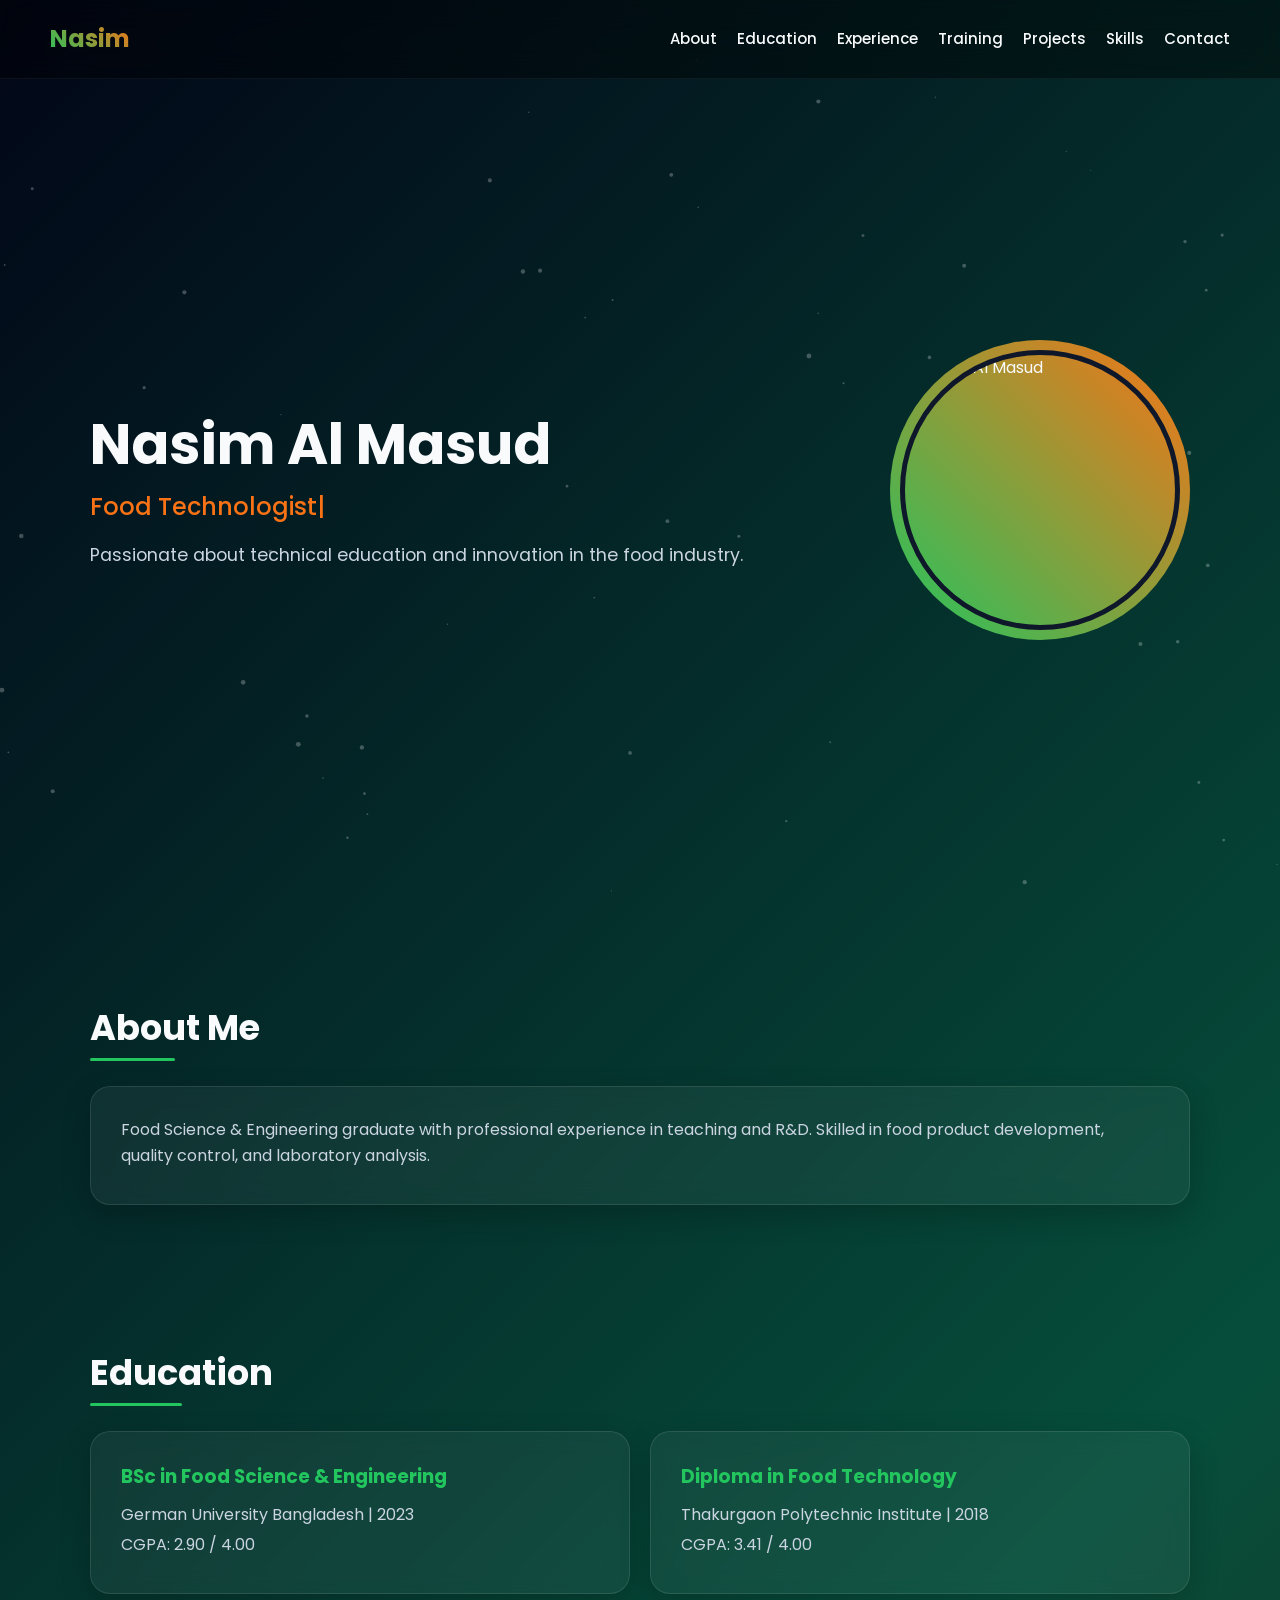
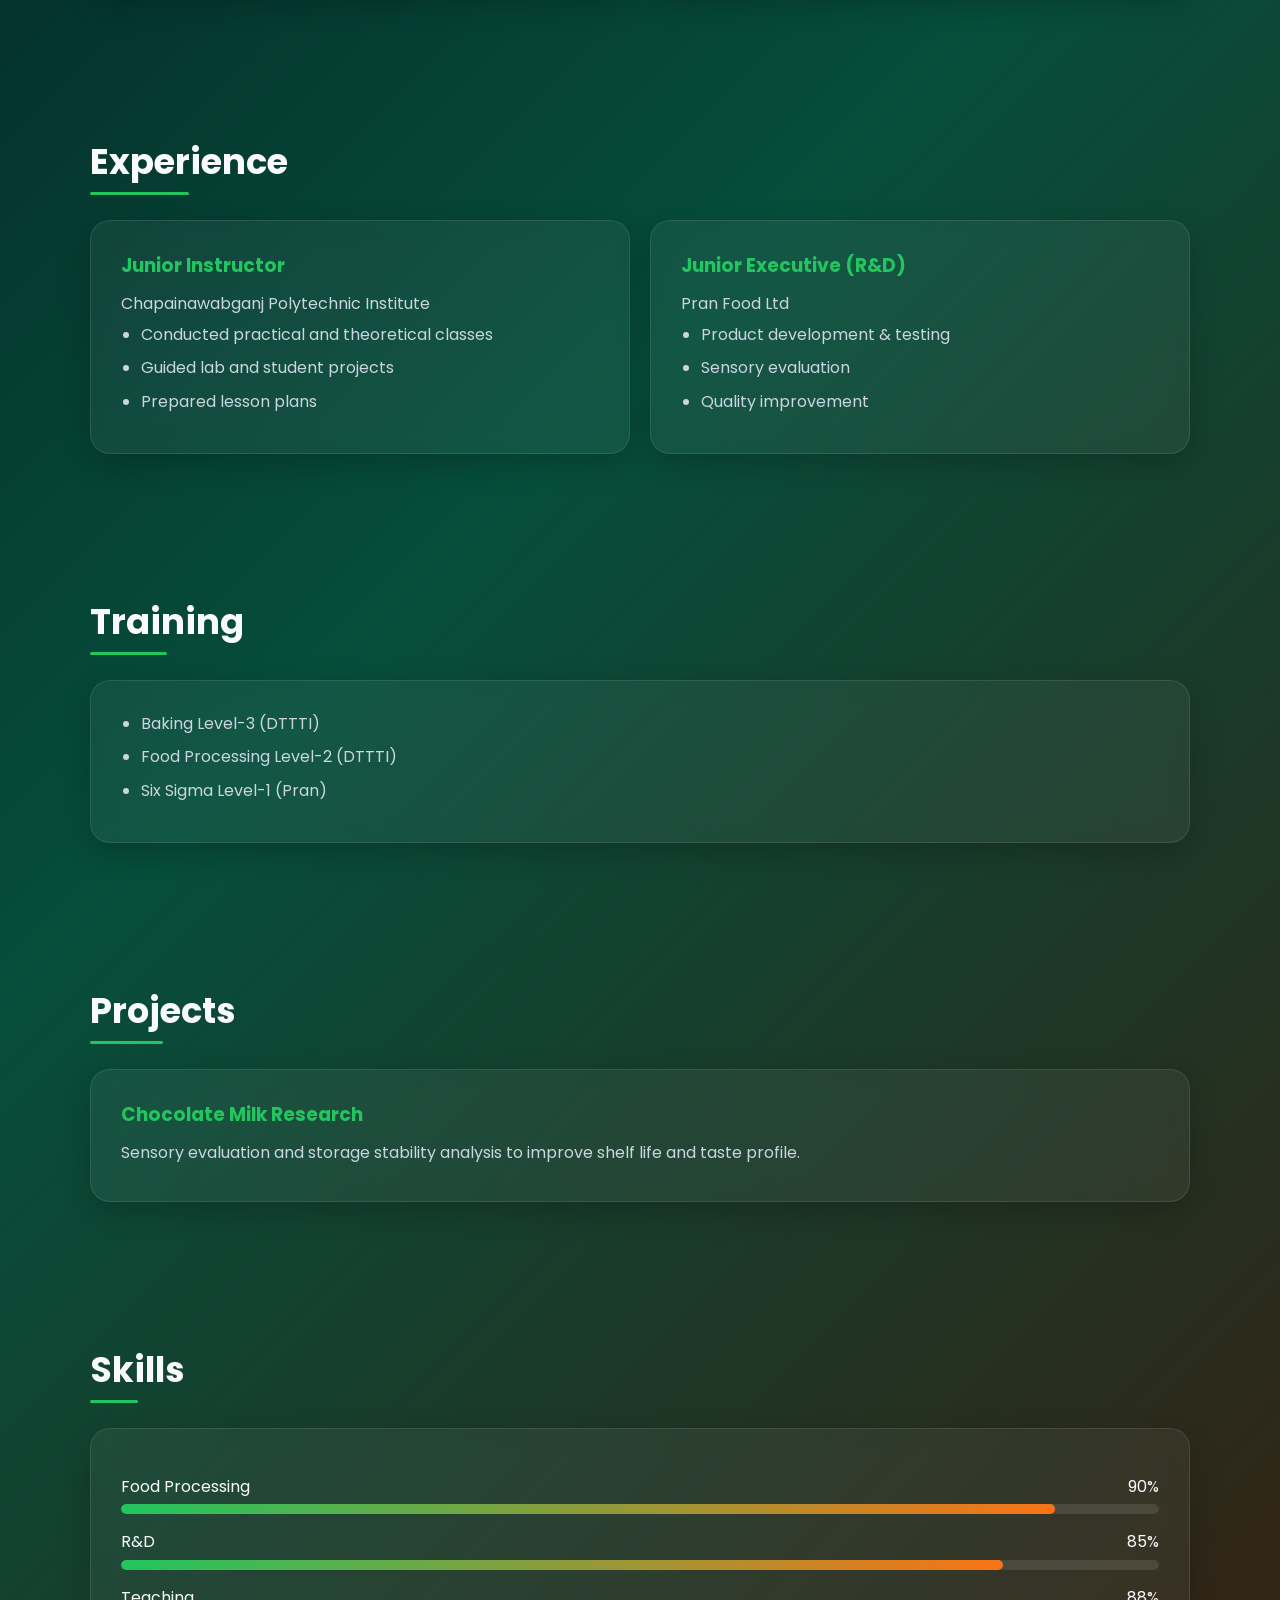
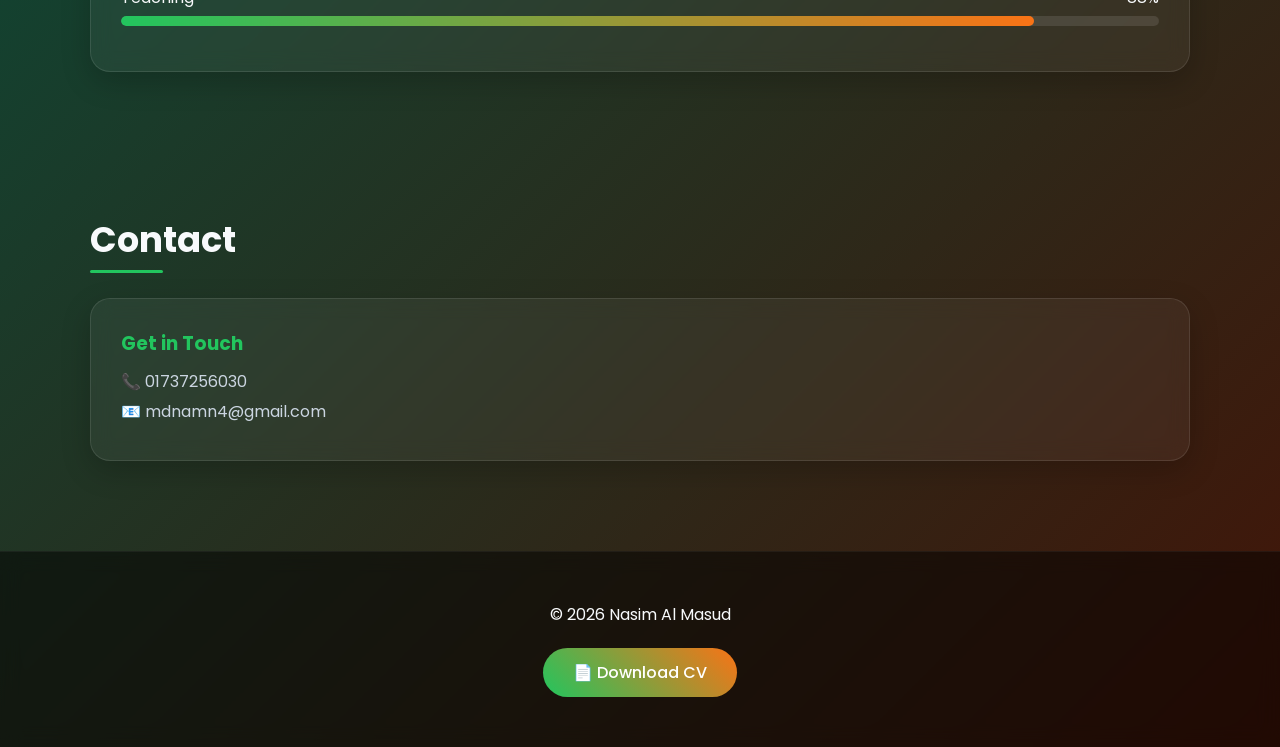
==== commit 16b8049e: "Update index.html" ====
--- a/index.html
+++ b/index.html
@@ -1,244 +1,549 @@
 <!DOCTYPE html>
 <html lang="en">
 <head>
-    <meta charset="UTF-8">
-    <meta name="viewport" content="width=device-width, initial-scale=1.0">
-    <title>Nasim Al Masud | Food Industry Expert</title>
-    <link href="https://fonts.googleapis.com/css2?family=Outfit:wght@300;400;600;800&display=swap" rel="stylesheet">
-    <style>
-        :root {
-            --bg-color: #030a05; 
-            --card-bg: #08130a;
-            --card-border: rgba(255, 255, 255, 0.08);
-            --text-main: #f0fdf4;
-            --text-muted: #86efac;
-            --accent: #10b981;
-            --accent-grad: linear-gradient(90deg, #10b981, #fbbf24);
-            --max-width: 850px;
-        }
-
-        * { box-sizing: border-box; margin: 0; padding: 0; }
-        
-        html, body {
-            overflow-x: hidden;
-            background-color: var(--bg-color);
-            color: var(--text-main);
-            font-family: 'Outfit', sans-serif;
-            scroll-behavior: smooth;
-            line-height: 1.7;
-        }
-
-        .container { max-width: var(--max-width); margin: 0 auto; padding: 0 24px; }
-        .gradient-text { background: var(--accent-grad); -webkit-background-clip: text; -webkit-text-fill-color: transparent; }
-
-        /* HEADER */
-        header {
-            position: fixed; top: 0; width: 100%; height: 70px;
-            background: rgba(3, 10, 5, 0.8); backdrop-filter: blur(15px);
-            z-index: 1000; border-bottom: 1px solid var(--card-border);
-            display: flex; align-items: center;
-        }
-
-        nav { width: 100%; display: flex; justify-content: space-between; align-items: center; }
-        .nav-links { display: flex; gap: 25px; }
-        .nav-links a { font-size: 0.85rem; text-transform: uppercase; letter-spacing: 1px; color: var(--text-muted); text-decoration: none; transition: 0.3s; }
-        .nav-links a:hover { color: #fff; }
-
-        /* HERO */
-        .hero {
-            height: 100vh; display: flex; flex-direction: column; justify-content: center;
-            align-items: center; text-align: center; padding-top: 70px;
-        }
-        .hero h1 { font-size: clamp(2.5rem, 8vw, 4.5rem); line-height: 1.1; margin-bottom: 15px; }
-        .hero p { font-size: 1.2rem; color: var(--text-muted); margin-bottom: 35px; max-width: 600px; }
-
-        /* SECTIONS */
-        section { padding: 100px 0; opacity: 0; transform: translateY(30px); transition: 0.8s ease-out; }
-        section.visible { opacity: 1; transform: translateY(0); }
-        .section-title { font-size: 2rem; margin-bottom: 50px; font-weight: 800; letter-spacing: -0.5px; }
-
-        .card { 
-            background: var(--card-bg); padding: 40px; border-radius: 24px; 
-            border: 1px solid var(--card-border); margin-bottom: 30px;
-            transition: 0.3s;
-        }
-        .card:hover { border-color: rgba(16, 185, 129, 0.3); }
-
-        /* EXPERIENCE & EDUCATION SPLIT */
-        .grid { display: grid; grid-template-columns: 1fr 1fr; gap: 30px; }
-
-        .item-title { font-size: 1.25rem; font-weight: 600; color: #fff; margin-bottom: 5px; }
-        .item-subtitle { color: var(--accent); font-size: 0.95rem; margin-bottom: 15px; font-weight: 400; }
-        .item-list { list-style: none; }
-        .item-list li { margin-bottom: 10px; padding-left: 20px; position: relative; font-size: 0.95rem; color: #cbd5e1; }
-        .item-list li::before { content: "→"; position: absolute; left: 0; color: var(--accent); }
-
-        /* SKILLS */
-        .skills-grid { display: grid; grid-template-columns: 1fr 1fr; gap: 20px; }
-        .skill-bar { height: 6px; background: rgba(255,255,255,0.05); border-radius: 10px; margin-top: 8px; overflow: hidden; }
-        .skill-fill { height: 100%; background: var(--accent-grad); width: 0; transition: 1.5s cubic-bezier(0.1, 0.8, 0.2, 1); }
-
-        /* CONTACT FORM */
-        input, textarea {
-            width: 100%; padding: 15px; background: rgba(255,255,255,0.03); border: 1px solid var(--card-border);
-            border-radius: 12px; color: #fff; margin-bottom: 20px; font-family: inherit;
-        }
-        .btn {
-            background: var(--accent-grad); color: #000; padding: 15px 40px; border: none;
-            border-radius: 50px; font-weight: 800; cursor: pointer; transition: 0.3s;
-        }
-        .btn:hover { transform: scale(1.05); box-shadow: 0 10px 20px rgba(16, 185, 129, 0.2); }
-
-        /* FOOTER */
-        footer { padding: 80px 0; border-top: 1px solid var(--card-border); text-align: center; }
-        .socials { display: flex; justify-content: center; gap: 30px; margin-top: 30px; }
-        .socials a { color: var(--text-muted); text-decoration: none; font-size: 0.9rem; }
-
-        @media (max-width: 768px) {
-            .grid, .skills-grid { grid-template-columns: 1fr; }
-            .nav-links { display: none; }
-            .hero h1 { font-size: 3rem; }
-        }
-    </style>
+<meta charset="UTF-8">
+<meta name="viewport" content="width=device-width, initial-scale=1.0">
+<title>Nasim Al Masud | Portfolio</title>
+
+<link href="https://fonts.googleapis.com/css2?family=Poppins:wght@300;400;500;700&display=swap" rel="stylesheet">
+
+<style>
+:root {
+  --primary: #22c55e;
+  --secondary: #f97316;
+  --bg-dark: rgba(0, 0, 0, 0.4);
+  --card-bg: rgba(255, 255, 255, 0.05);
+  --text-main: #f8fafc;
+  --text-muted: #cbd5e1;
+}
+
+* { margin: 0; padding: 0; box-sizing: border-box; font-family: 'Poppins', sans-serif; }
+
+html { scroll-behavior: smooth; }
+
+body {
+  background: linear-gradient(135deg, #020617, #064e3b, #431407);
+  color: var(--text-main);
+  overflow-x: hidden;
+  line-height: 1.6;
+}
+
+/* PARTICLES */
+canvas {
+  position: fixed;
+  top: 0; left: 0;
+  z-index: -1;
+}
+
+/* NAV */
+header {
+  position: fixed;
+  width: 100%;
+  padding: 20px 50px;
+  display: flex;
+  justify-content: space-between;
+  align-items: center;
+  backdrop-filter: blur(15px);
+  background: var(--bg-dark);
+  z-index: 1000;
+  border-bottom: 1px solid rgba(255, 255, 255, 0.05);
+}
+
+header h3 {
+  font-size: 1.5rem;
+  font-weight: 700;
+  background: linear-gradient(45deg, var(--primary), var(--secondary));
+  -webkit-background-clip: text;
+  -webkit-text-fill-color: transparent;
+}
+
+nav { display: flex; gap: 20px; }
+
+nav a {
+  text-decoration: none;
+  color: var(--text-main);
+  font-size: 15px;
+  font-weight: 500;
+  position: relative;
+  transition: color 0.3s ease;
+}
+
+nav a:hover { color: var(--primary); }
+
+nav a::after {
+  content: '';
+  position: absolute;
+  width: 0; height: 2px;
+  bottom: -4px; left: 0;
+  background: var(--primary);
+  transition: width 0.3s ease;
+}
+
+nav a:hover::after { width: 100%; }
+
+/* MOBILE MENU ICON */
+.menu-toggle {
+  display: none;
+  flex-direction: column;
+  cursor: pointer;
+  gap: 5px;
+}
+.menu-toggle span {
+  width: 25px; height: 3px;
+  background: var(--text-main);
+  transition: 0.3s;
+  border-radius: 5px;
+}
+
+/* HERO */
+.hero {
+  min-height: 100vh;
+  display: flex;
+  align-items: center;
+  padding: 80px 50px 0;
+}
+
+.hero-container {
+  display: flex;
+  justify-content: space-between;
+  align-items: center;
+  flex-wrap: wrap;
+  width: 100%;
+  max-width: 1200px;
+  margin: 0 auto;
+}
+
+.hero-text { flex: 1; min-width: 300px; }
+
+.hero h1 {
+  font-size: 3.5rem;
+  line-height: 1.2;
+  margin-bottom: 10px;
+}
+
+.typing-container {
+  font-size: 1.5rem;
+  color: var(--secondary);
+  margin-bottom: 15px;
+  font-weight: 500;
+  min-height: 36px;
+}
+.typing::after {
+  content: '|';
+  animation: blink 1s infinite;
+}
+@keyframes blink { 0%, 100% { opacity: 1; } 50% { opacity: 0; } }
+
+.hero p { color: var(--text-muted); font-size: 1.1rem; }
+
+/* IMAGE */
+.hero-img {
+  position: relative;
+  width: 300px; height: 300px;
+  border-radius: 50%;
+  display: flex;
+  justify-content: center;
+  align-items: center;
+}
+
+.hero-img img {
+  width: 280px; height: 280px;
+  border-radius: 50%;
+  object-fit: cover;
+  z-index: 2;
+  border: 5px solid #0f172a;
+}
+
+.hero-img::before {
+  content: "";
+  position: absolute;
+  width: 100%; height: 100%;
+  border-radius: 50%;
+  background: linear-gradient(45deg, var(--primary), var(--secondary));
+  animation: spin 8s linear infinite;
+}
+
+@keyframes spin { 100% { transform: rotate(360deg); } }
+
+/* SECTIONS */
+section {
+  padding: 100px 50px 40px;
+  max-width: 1200px;
+  margin: 0 auto;
+}
+
+h2 {
+  font-size: 2.2rem;
+  margin-bottom: 30px;
+  position: relative;
+  display: inline-block;
+}
+
+h2::after {
+  content: '';
+  position: absolute;
+  width: 50%; height: 3px;
+  bottom: -5px; left: 0;
+  background: var(--primary);
+  border-radius: 5px;
+}
+
+/* CARDS */
+.card-grid {
+  display: grid;
+  grid-template-columns: repeat(auto-fit, minmax(300px, 1fr));
+  gap: 20px;
+}
+
+.card {
+  background: var(--card-bg);
+  padding: 30px;
+  border-radius: 20px;
+  backdrop-filter: blur(10px);
+  border: 1px solid rgba(255, 255, 255, 0.1);
+  box-shadow: 0 10px 30px rgba(0, 0, 0, 0.2);
+  transform: translateY(40px);
+  opacity: 0;
+  transition: transform 0.6s cubic-bezier(0.175, 0.885, 0.32, 1.275), opacity 0.6s ease;
+}
+
+.card.show { transform: translateY(0); opacity: 1; }
+
+.card:hover {
+  transform: translateY(-5px);
+  border-color: rgba(34, 197, 94, 0.4);
+}
+
+.card h3 { color: var(--primary); margin-bottom: 10px; }
+.card p { color: var(--text-muted); margin-bottom: 5px; }
+.card ul { margin-left: 20px; color: var(--text-muted); }
+.card li { margin-bottom: 8px; }
+
+/* SKILLS */
+.skill { margin: 15px 0; }
+.skill-header { display: flex; justify-content: space-between; margin-bottom: 5px; }
+.bar {
+  height: 10px;
+  background: rgba(255, 255, 255, 0.1);
+  border-radius: 10px;
+  overflow: hidden;
+}
+.fill {
+  height: 100%;
+  width: 0;
+  background: linear-gradient(90deg, var(--primary), var(--secondary));
+  border-radius: 10px;
+  transition: width 1.5s ease-in-out;
+}
+
+/* FOOTER */
+footer {
+  text-align: center;
+  padding: 50px 20px;
+  margin-top: 50px;
+  background: rgba(0, 0, 0, 0.5);
+  backdrop-filter: blur(10px);
+  border-top: 1px solid rgba(255, 255, 255, 0.05);
+}
+
+.footer-btn {
+  display: inline-flex;
+  align-items: center;
+  gap: 8px;
+  margin-top: 20px;
+  padding: 12px 30px;
+  border-radius: 30px;
+  background: linear-gradient(45deg, var(--primary), var(--secondary));
+  color: white;
+  text-decoration: none;
+  font-weight: 500;
+  transition: transform 0.3s ease, box-shadow 0.3s ease;
+}
+
+.footer-btn:hover {
+  transform: translateY(-3px);
+  box-shadow: 0 10px 20px rgba(249, 115, 22, 0.3);
+}
+
+/* MOBILE RESPONSIVE */
+@media(max-width: 768px) {
+  header { padding: 15px 25px; }
+  .menu-toggle { display: flex; z-index: 1001; }
+  
+  nav {
+    position: absolute;
+    top: 100%; left: 0; width: 100%;
+    background: rgba(2, 6, 23, 0.95);
+    flex-direction: column;
+    align-items: center;
+    padding: 0;
+    max-height: 0;
+    overflow: hidden;
+    transition: max-height 0.4s ease;
+  }
+  
+  nav.active { max-height: 400px; padding: 20px 0; border-bottom: 1px solid rgba(255,255,255,0.1); }
+  nav a { margin: 15px 0; }
+
+  .hero { padding-top: 100px; text-align: center; }
+  .hero-container { flex-direction: column-reverse; gap: 40px; }
+  .hero h1 { font-size: 2.5rem; }
+  .hero-img { width: 250px; height: 250px; }
+  .hero-img img { width: 230px; height: 230px; }
+  section { padding: 60px 25px 20px; }
+}
+</style>
 </head>
 <body>
 
-    <header>
-        <div class="container">
-            <nav>
-                <div class="logo gradient-text" style="font-weight: 800;">NASIM.</div>
-                <div class="nav-links">
-                    <a href="#about">About</a>
-                    <a href="#experience">Expertise</a>
-                    <a href="#education">Education</a>
-                    <a href="#contact">Contact</a>
-                </div>
-            </nav>
-        </div>
-    </header>
-
-    <div class="hero">
-        <h1 class="gradient-text">Nasim Al Masud</h1>
-        <p>Expert in Food Science, Industrial Production, and Global Quality Standards.</p>
-        <a href="#contact"><button class="btn">Work With Me</button></a>
-    </div>
-
-    <main class="container">
-        <section id="about">
-            <h2 class="section-title gradient-text">Professional Summary</h2>
-            <div class="card">
-                <p>I am a seasoned Food Industry Expert with over 5 years of experience in high-stakes production environments. My career is built on the pillars of safety, efficiency, and continuous improvement. I bridge the gap between complex engineering principles and factory-floor realities, ensuring that every product meets both regulatory requirements and consumer expectations.</p>
-            </div>
-        </section>
-
-        <section id="experience">
-            <h2 class="section-title gradient-text">Core Expertise</h2>
-            <div class="grid">
-                <div class="card">
-                    <h3 class="item-title">Production Specialist</h3>
-                    <p class="item-subtitle">5+ Years Industry Experience</p>
-                    <ul class="item-list">
-                        <li>Optimizing food processing workflows.</li>
-                        <li>Resource and waste management.</li>
-                        <li>Leading multi-disciplinary factory teams.</li>
-                    </ul>
-                </div>
-                <div class="card">
-                    <h3 class="item-title">Quality & Compliance</h3>
-                    <p class="item-subtitle">HACCP & Safety Lead</p>
-                    <ul class="item-list">
-                        <li>HACCP Plan design & implementation.</li>
-                        <li>Strict Quality Control (QC) protocols.</li>
-                        <li>Safety auditing and compliance monitoring.</li>
-                    </ul>
-                </div>
-            </div>
-        </section>
-
-        <section id="education">
-            <h2 class="section-title gradient-text">Academic Background</h2>
-            <div class="grid">
-                <div class="card">
-                    <h3 class="item-title">BSc in Food Science</h3>
-                    <p class="item-subtitle">Engineering & Technology</p>
-                    <p style="font-size: 0.9rem; color: #94a3b8;">Comprehensive study of food chemistry, microbiology, and process engineering.</p>
-                </div>
-                <div class="card">
-                    <h3 class="item-title">Diploma in Food Tech</h3>
-                    <p class="item-subtitle">Technical Excellence</p>
-                    <p style="font-size: 0.9rem; color: #94a3b8;">Focused on industrial applications, machinery maintenance, and standard operating procedures.</p>
-                </div>
-            </div>
-        </section>
-
-        <section id="skills">
-            <h2 class="section-title gradient-text">Technical Skills</h2>
-            <div class="skills-grid">
-                <div class="skill-item">
-                    <p>Food Processing <span style="float: right;">90%</span></p>
-                    <div class="skill-bar"><div class="skill-fill" data-width="90%"></div></div>
-                </div>
-                <div class="skill-item">
-                    <p>Quality Assurance <span style="float: right;">85%</span></p>
-                    <div class="skill-bar"><div class="skill-fill" data-width="85%"></div></div>
-                </div>
-                <div class="skill-item">
-                    <p>HACCP Implementation <span style="float: right;">80%</span></p>
-                    <div class="skill-bar"><div class="skill-fill" data-width="80%"></div></div>
-                </div>
-                <div class="skill-item">
-                    <p>Production Management <span style="float: right;">85%</span></p>
-                    <div class="skill-bar"><div class="skill-fill" data-width="85%"></div></div>
-                </div>
-            </div>
-        </section>
-
-        <section id="contact">
-            <h2 class="section-title gradient-text">Get In Touch</h2>
-            <div class="grid">
-                <div style="padding-right: 20px;">
-                    <p style="margin-bottom: 20px;">Interested in collaborating? Whether it's a project consultation or a full-time role, feel free to reach out.</p>
-                    <p><strong>Phone:</strong> 01737256030</p>
-                    <p><strong>Email:</strong> mdnamn4@gmail.com</p>
-                    <p><strong>Location:</strong> Rangpur, Bangladesh</p>
-                </div>
-                <form onsubmit="return false;">
-                    <input type="text" placeholder="Your Name">
-                    <input type="email" placeholder="Your Email">
-                    <textarea rows="4" placeholder="Your Message"></textarea>
-                    <button class="btn" style="width: 100%;">Send Message</button>
-                </form>
-            </div>
-        </section>
-    </main>
-
-    <footer>
-        <div class="container">
-            <div class="logo gradient-text" style="font-size: 1.5rem; font-weight: 800;">Nasim Al Masud</div>
-            <p style="color: var(--text-muted); margin-top: 10px;">Food Industry Expert | Production & QC Specialist</p>
-            <div class="socials">
-                <a href="#">LinkedIn</a>
-                <a href="#">WhatsApp</a>
-                <a href="mailto:mdnamn4@gmail.com">Email</a>
-            </div>
-            <p style="margin-top: 40px; font-size: 0.8rem; opacity: 0.4;">© 2026 Designed for Excellence.</p>
-        </div>
-    </footer>
-
-    <script>
-        // Reveal sections on scroll
-        const observer = new IntersectionObserver((entries) => {
-            entries.forEach(entry => {
-                if (entry.isIntersecting) {
-                    entry.target.classList.add('visible');
-                    // Animate skill bars
-                    const bars = entry.target.querySelectorAll('.skill-fill');
-                    bars.forEach(bar => bar.style.width = bar.dataset.width);
-                }
-            });
-        }, { threshold: 0.1 });
-
-        document.querySelectorAll('section').forEach(s => observer.observe(s));
-    </script>
+<canvas id="particles"></canvas>
+
+<header>
+  <h3>Nasim</h3>
+  <div class="menu-toggle" id="mobile-menu">
+    <span></span><span></span><span></span>
+  </div>
+  <nav id="nav-links">
+    <a href="#about">About</a>
+    <a href="#education">Education</a>
+    <a href="#experience">Experience</a>
+    <a href="#training">Training</a>
+    <a href="#projects">Projects</a>
+    <a href="#skills">Skills</a>
+    <a href="#contact">Contact</a>
+  </nav>
+</header>
+
+<!-- HERO -->
+<section class="hero">
+  <div class="hero-container">
+    <div class="hero-text">
+      <h1>Nasim Al Masud</h1>
+      <div class="typing-container"><span class="typing" id="typing"></span></div>
+      <p>Passionate about technical education and innovation in the food industry.</p>
+    </div>
+    <div class="hero-img">
+      <img src="https://nasim.ami.bd/profile.jpg.jpeg" alt="Nasim Al Masud">
+    </div>
+  </div>
+</section>
+
+<!-- ABOUT -->
+<section id="about">
+  <h2>About Me</h2>
+  <div class="card show">
+    <p>Food Science & Engineering graduate with professional experience in teaching and R&D. Skilled in food product development, quality control, and laboratory analysis.</p>
+  </div>
+</section>
+
+<!-- EDUCATION -->
+<section id="education">
+  <h2>Education</h2>
+  <div class="card-grid">
+    <div class="card">
+      <h3>BSc in Food Science & Engineering</h3>
+      <p>German University Bangladesh | 2023</p>
+      <p>CGPA: 2.90 / 4.00</p>
+    </div>
+    <div class="card">
+      <h3>Diploma in Food Technology</h3>
+      <p>Thakurgaon Polytechnic Institute | 2018</p>
+      <p>CGPA: 3.41 / 4.00</p>
+    </div>
+  </div>
+</section>
+
+<!-- EXPERIENCE -->
+<section id="experience">
+  <h2>Experience</h2>
+  <div class="card-grid">
+    <div class="card">
+      <h3>Junior Instructor</h3>
+      <p>Chapainawabganj Polytechnic Institute</p>
+      <ul>
+        <li>Conducted practical and theoretical classes</li>
+        <li>Guided lab and student projects</li>
+        <li>Prepared lesson plans</li>
+      </ul>
+    </div>
+    <div class="card">
+      <h3>Junior Executive (R&D)</h3>
+      <p>Pran Food Ltd</p>
+      <ul>
+        <li>Product development & testing</li>
+        <li>Sensory evaluation</li>
+        <li>Quality improvement</li>
+      </ul>
+    </div>
+  </div>
+</section>
+
+<!-- TRAINING -->
+<section id="training">
+  <h2>Training</h2>
+  <div class="card">
+    <ul>
+      <li>Baking Level-3 (DTTTI)</li>
+      <li>Food Processing Level-2 (DTTTI)</li>
+      <li>Six Sigma Level-1 (Pran)</li>
+    </ul>
+  </div>
+</section>
+
+<!-- PROJECT -->
+<section id="projects">
+  <h2>Projects</h2>
+  <div class="card">
+    <h3>Chocolate Milk Research</h3>
+    <p>Sensory evaluation and storage stability analysis to improve shelf life and taste profile.</p>
+  </div>
+</section>
+
+<!-- SKILLS -->
+<section id="skills">
+  <h2>Skills</h2>
+  <div class="card">
+    <div class="skill">
+      <div class="skill-header"><span>Food Processing</span><span>90%</span></div>
+      <div class="bar"><div class="fill" data-width="90%"></div></div>
+    </div>
+    <div class="skill">
+      <div class="skill-header"><span>R&D</span><span>85%</span></div>
+      <div class="bar"><div class="fill" data-width="85%"></div></div>
+    </div>
+    <div class="skill">
+      <div class="skill-header"><span>Teaching</span><span>88%</span></div>
+      <div class="bar"><div class="fill" data-width="88%"></div></div>
+    </div>
+  </div>
+</section>
+
+<!-- CONTACT -->
+<section id="contact">
+  <h2>Contact</h2>
+  <div class="card-grid">
+    <div class="card">
+      <h3>Get in Touch</h3>
+      <p>📞 01737256030</p>
+      <p>📧 mdnamn4@gmail.com</p>
+    </div>
+  </div>
+</section>
+
+<footer>
+  <p>© 2026 Nasim Al Masud</p>
+  <a href="https://nasim.ami.bd/CV%20of%20Nasim%20Al%20Masud.pdf" target="_blank" class="footer-btn">
+    📄 Download CV
+  </a>
+</footer>
+
+<script>
+// Mobile Menu Toggle
+const mobileMenu = document.getElementById('mobile-menu');
+const navLinks = document.getElementById('nav-links');
+const navItems = document.querySelectorAll('#nav-links a');
+
+mobileMenu.addEventListener('click', () => {
+  navLinks.classList.toggle('active');
+});
+
+// Close menu when a link is clicked
+navItems.forEach(item => {
+  item.addEventListener('click', () => {
+    navLinks.classList.remove('active');
+  });
+});
+
+// Typing Effect
+const texts = ["Food Technologist", "Instructor", "R&D Specialist"];
+let i = 0, j = 0, isDeleting = false;
+function type() {
+  const currentText = texts[i];
+  document.getElementById("typing").textContent = currentText.substring(0, j);
+  
+  if (!isDeleting && j < currentText.length) {
+    j++;
+    setTimeout(type, 100);
+  } else if (isDeleting && j > 0) {
+    j--;
+    setTimeout(type, 50);
+  } else if (!isDeleting && j === currentText.length) {
+    isDeleting = true;
+    setTimeout(type, 2000); // Pause at end of word
+  } else if (isDeleting && j === 0) {
+    isDeleting = false;
+    i = (i + 1) % texts.length;
+    setTimeout(type, 500); // Pause before next word
+  }
+}
+type();
+
+// Scroll Animations
+const cards = document.querySelectorAll('.card');
+const fills = document.querySelectorAll('.fill');
+
+const checkScroll = () => {
+  const triggerBottom = window.innerHeight / 5 * 4;
+  
+  cards.forEach(card => {
+    const cardTop = card.getBoundingClientRect().top;
+    if (cardTop < triggerBottom) {
+      card.classList.add('show');
+    }
+  });
+
+  fills.forEach(fill => {
+    const fillTop = fill.getBoundingClientRect().top;
+    if (fillTop < window.innerHeight) {
+      fill.style.width = fill.getAttribute('data-width');
+    }
+  });
+};
+
+window.addEventListener('scroll', checkScroll);
+checkScroll(); // Check on initial load
+
+// Particle System
+const canvas = document.getElementById("particles");
+const ctx = canvas.getContext("2d");
+
+function resizeCanvas() {
+  canvas.width = window.innerWidth;
+  canvas.height = window.innerHeight;
+}
+window.addEventListener('resize', resizeCanvas);
+resizeCanvas();
+
+let particles = [];
+for (let i = 0; i < 70; i++) {
+  particles.push({
+    x: Math.random() * canvas.width,
+    y: Math.random() * canvas.height,
+    r: Math.random() * 2 + 0.5,
+    dx: (Math.random() - 0.5) * 1.5,
+    dy: (Math.random() - 0.5) * 1.5
+  });
+}
+
+function animate() {
+  ctx.clearRect(0, 0, canvas.width, canvas.height);
+  ctx.fillStyle = "rgba(255, 255, 255, 0.25)";
+  
+  particles.forEach(p => {
+    ctx.beginPath();
+    ctx.arc(p.x, p.y, p.r, 0, Math.PI * 2);
+    ctx.fill();
+    p.x += p.dx;
+    p.y += p.dy;
+    
+    // Bounce off walls instead of disappearing
+    if (p.x < 0 || p.x > canvas.width) p.dx *= -1;
+    if (p.y < 0 || p.y > canvas.height) p.dy *= -1;
+  });
+  requestAnimationFrame(animate);
+}
+animate();
+</script>
+
 </body>
 </html>
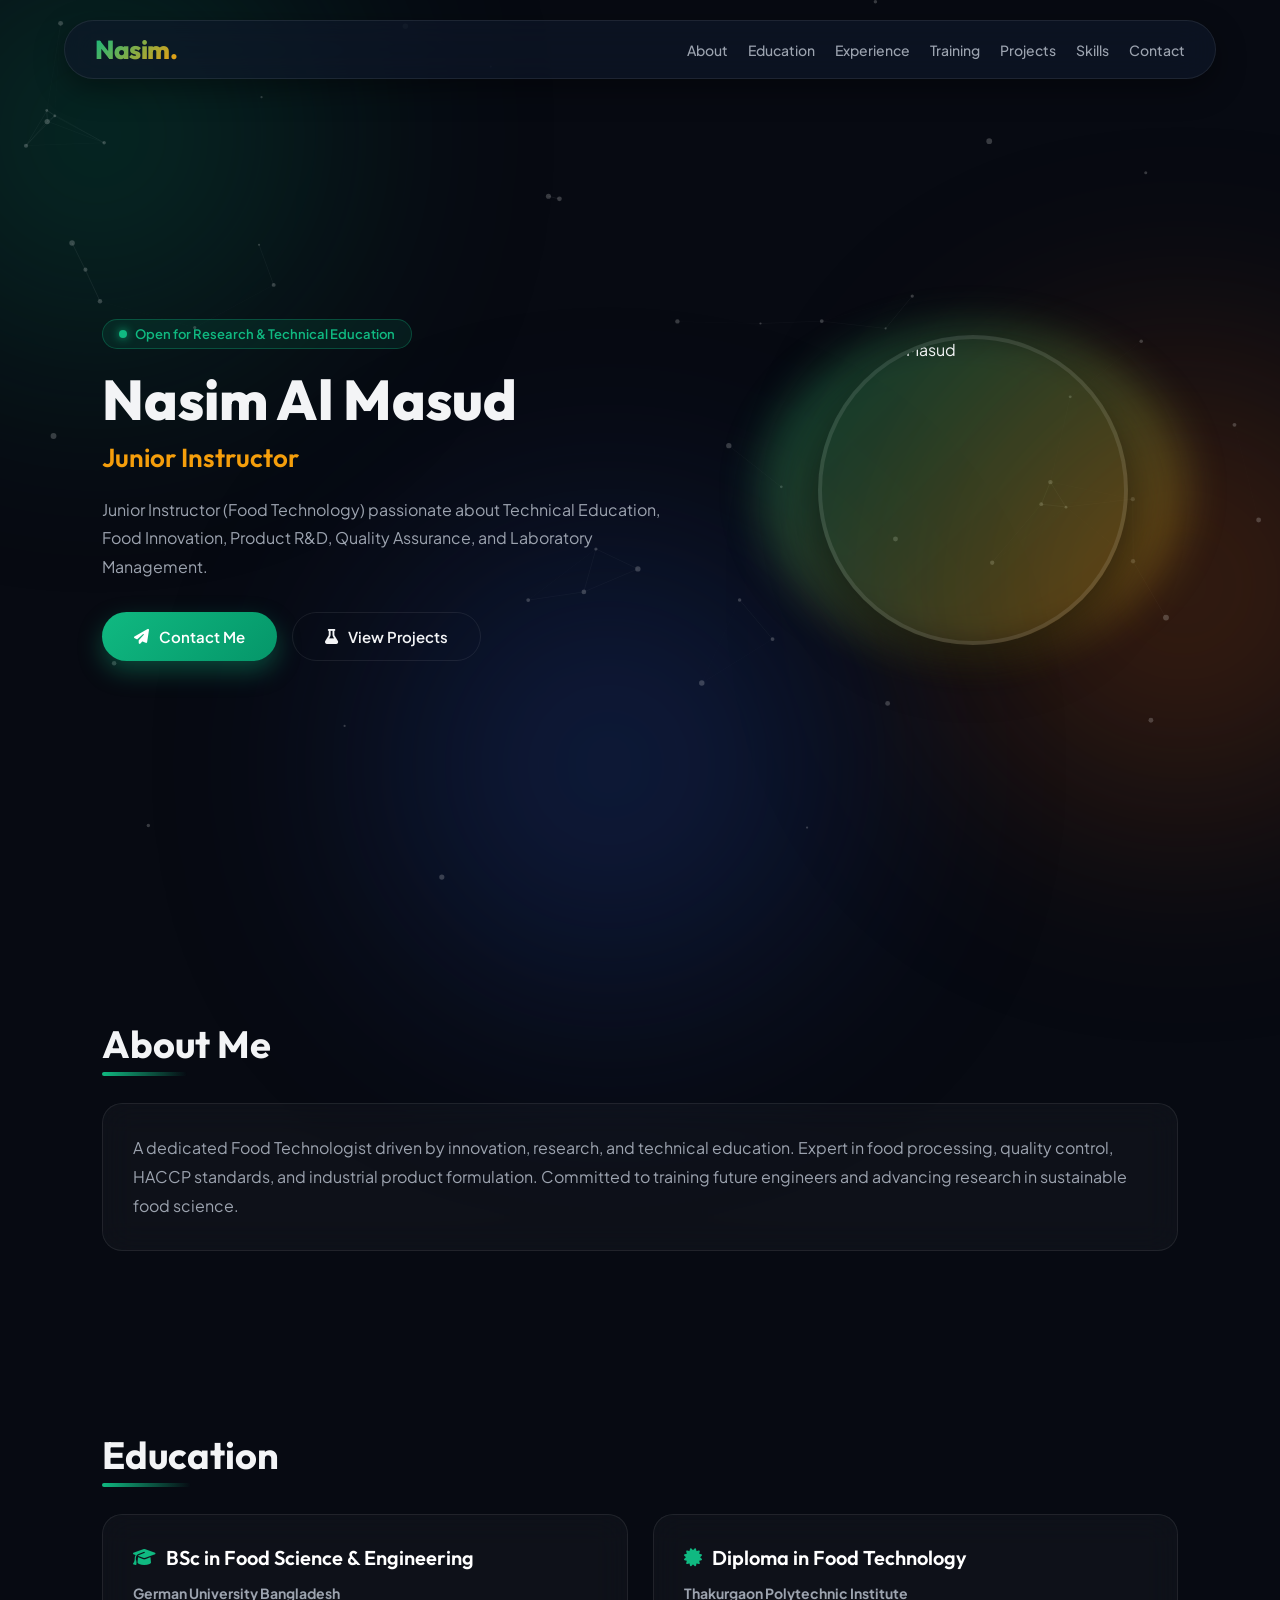
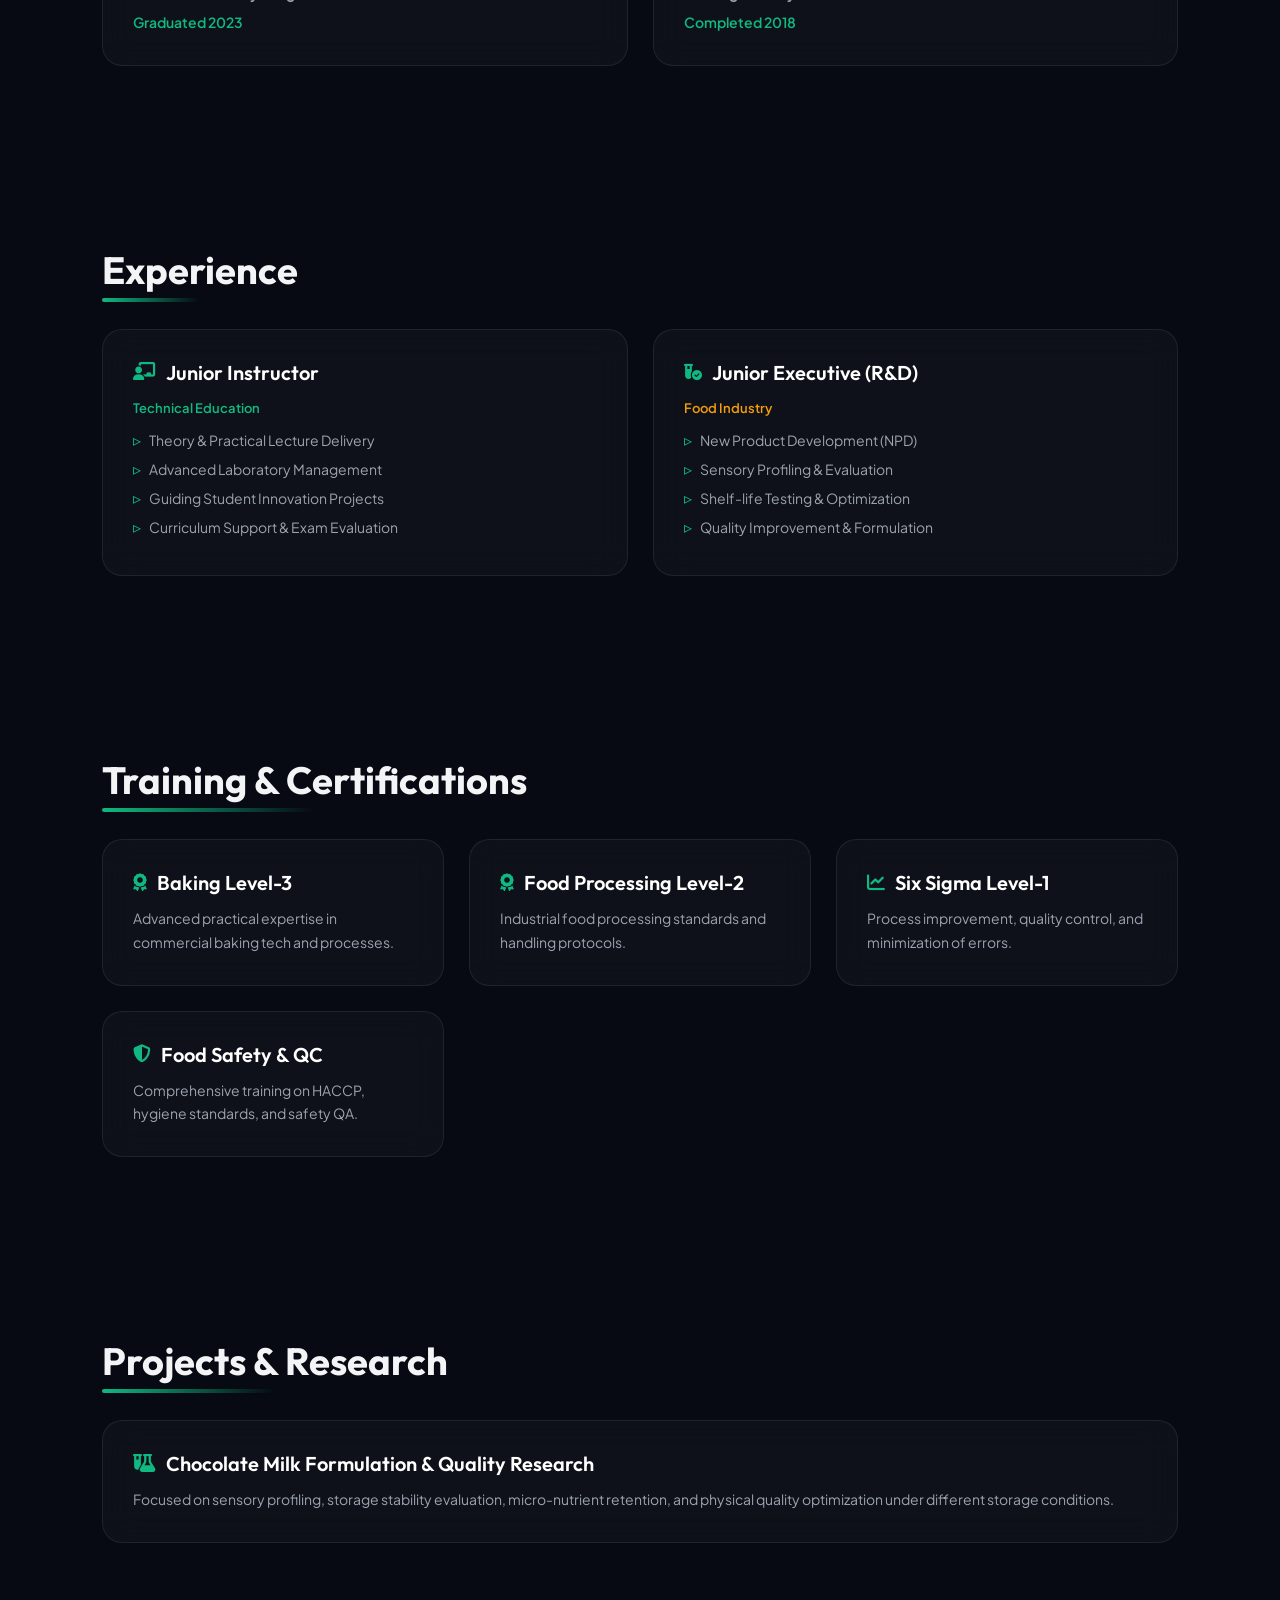
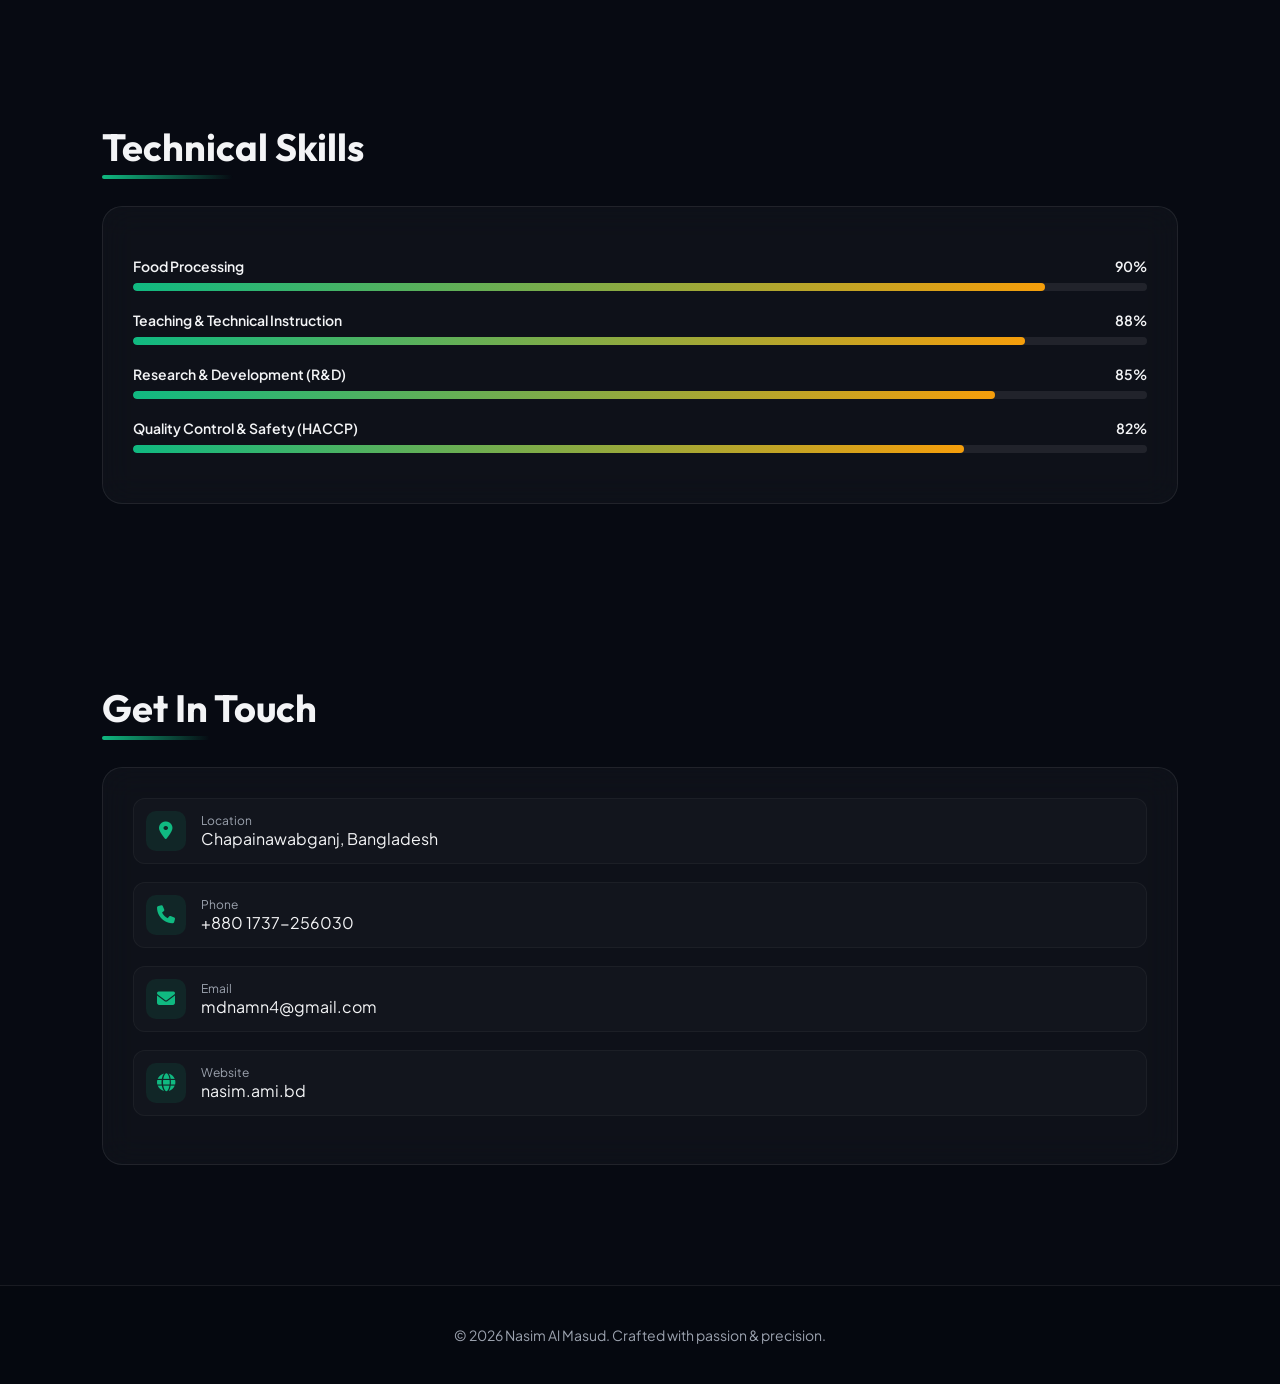
==== commit 18766db6: "Update index.html" ====
--- a/index.html
+++ b/index.html
@@ -3,178 +3,142 @@
 <head>
 <meta charset="UTF-8">
 <meta name="viewport" content="width=device-width, initial-scale=1.0">
-<title>Nasim Al Masud | Portfolio</title>
-
-<link href="https://fonts.googleapis.com/css2?family=Poppins:wght@300;400;500;700&display=swap" rel="stylesheet">
+<title>Nasim Al Masud | Premium Portfolio</title>
+
+<!-- Fonts & Icons -->
+<link rel="preconnect" href="https://fonts.googleapis.com">
+<link rel="preconnect" href="https://fonts.gstatic.com" crossorigin>
+<link href="https://fonts.googleapis.com/css2?family=Outfit:wght@400;500;600;700;800&family=Plus+Jakarta+Sans:wght@300;400;500;600;700&display=swap" rel="stylesheet">
+<link rel="stylesheet" href="https://cdnjs.cloudflare.com/ajax/libs/font-awesome/6.5.1/css/all.min.css">
 
 <style>
 :root {
-  --primary: #22c55e;
-  --secondary: #f97316;
-  --bg-dark: rgba(0, 0, 0, 0.4);
-  --card-bg: rgba(255, 255, 255, 0.05);
-  --text-main: #f8fafc;
-  --text-muted: #cbd5e1;
-}
-
-* { margin: 0; padding: 0; box-sizing: border-box; font-family: 'Poppins', sans-serif; }
-
-html { scroll-behavior: smooth; }
+  --primary: #10b981;
+  --primary-glow: rgba(16, 185, 129, 0.35);
+  --secondary: #f59e0b;
+  --bg-dark: #070a12;
+  --card-bg: rgba(255, 255, 255, 0.03);
+  --card-border: rgba(255, 255, 255, 0.08);
+  --card-hover-border: rgba(16, 185, 129, 0.5);
+  --text-main: #f3f4f6;
+  --text-muted: #9ca3af;
+}
+
+* {
+  margin: 0;
+  padding: 0;
+  box-sizing: border-box;
+  font-family: 'Plus Jakarta Sans', sans-serif;
+}
+
+html {
+  scroll-behavior: smooth;
+}
 
 body {
-  background: linear-gradient(135deg, #020617, #064e3b, #431407);
+  background-color: var(--bg-dark);
   color: var(--text-main);
   overflow-x: hidden;
-  line-height: 1.6;
-}
-
-/* PARTICLES */
-canvas {
+  position: relative;
+}
+
+/* Ambient Background Lights */
+.glow-spot {
   position: fixed;
-  top: 0; left: 0;
+  width: 450px;
+  height: 450px;
+  border-radius: 50%;
+  filter: blur(120px);
   z-index: -1;
-}
-
-/* NAV */
+  pointer-events: none;
+  opacity: 0.35;
+}
+.glow-1 { top: -10%; left: -10%; background: #065f46; }
+.glow-2 { top: 40%; right: -10%; background: #92400e; }
+.glow-3 { bottom: -10%; left: 30%; background: #1e3a8a; }
+
+#bg {
+  position: fixed;
+  inset: 0;
+  z-index: -1;
+}
+
+/* Header & Nav */
 header {
   position: fixed;
-  width: 100%;
-  padding: 20px 50px;
+  top: 20px;
+  left: 50%;
+  transform: translateX(-50%);
+  width: 90%;
+  max-width: 1200px;
+  padding: 12px 30px;
   display: flex;
   justify-content: space-between;
   align-items: center;
-  backdrop-filter: blur(15px);
-  background: var(--bg-dark);
+  background: rgba(15, 23, 42, 0.65);
+  backdrop-filter: blur(20px);
+  border: 1px solid var(--card-border);
+  border-radius: 100px;
   z-index: 1000;
-  border-bottom: 1px solid rgba(255, 255, 255, 0.05);
-}
-
-header h3 {
-  font-size: 1.5rem;
-  font-weight: 700;
-  background: linear-gradient(45deg, var(--primary), var(--secondary));
+  box-shadow: 0 10px 30px rgba(0, 0, 0, 0.4);
+}
+
+.logo {
+  font-family: 'Outfit', sans-serif;
+  font-size: 26px;
+  font-weight: 800;
+  background: linear-gradient(135deg, var(--primary), var(--secondary));
   -webkit-background-clip: text;
-  -webkit-text-fill-color: transparent;
-}
-
-nav { display: flex; gap: 20px; }
+  color: transparent;
+  letter-spacing: -0.5px;
+}
+
+nav {
+  display: flex;
+  gap: 20px;
+}
 
 nav a {
+  color: var(--text-muted);
   text-decoration: none;
-  color: var(--text-main);
-  font-size: 15px;
+  font-size: 14px;
   font-weight: 500;
+  transition: all 0.3s ease;
   position: relative;
-  transition: color 0.3s ease;
-}
-
-nav a:hover { color: var(--primary); }
+}
+
+nav a:hover {
+  color: #fff;
+}
 
 nav a::after {
   content: '';
   position: absolute;
-  width: 0; height: 2px;
-  bottom: -4px; left: 0;
+  bottom: -4px;
+  left: 0;
+  width: 0%;
+  height: 2px;
   background: var(--primary);
   transition: width 0.3s ease;
-}
-
-nav a:hover::after { width: 100%; }
-
-/* MOBILE MENU ICON */
-.menu-toggle {
-  display: none;
-  flex-direction: column;
-  cursor: pointer;
-  gap: 5px;
-}
-.menu-toggle span {
-  width: 25px; height: 3px;
-  background: var(--text-main);
-  transition: 0.3s;
-  border-radius: 5px;
-}
-
-/* HERO */
-.hero {
-  min-height: 100vh;
-  display: flex;
-  align-items: center;
-  padding: 80px 50px 0;
-}
-
-.hero-container {
-  display: flex;
-  justify-content: space-between;
-  align-items: center;
-  flex-wrap: wrap;
+  border-radius: 2px;
+}
+
+nav a:hover::after {
   width: 100%;
-  max-width: 1200px;
+}
+
+/* Section Common */
+section {
+  padding: 120px 8% 60px;
+  max-width: 1300px;
   margin: 0 auto;
 }
 
-.hero-text { flex: 1; min-width: 300px; }
-
-.hero h1 {
-  font-size: 3.5rem;
-  line-height: 1.2;
-  margin-bottom: 10px;
-}
-
-.typing-container {
-  font-size: 1.5rem;
-  color: var(--secondary);
-  margin-bottom: 15px;
-  font-weight: 500;
-  min-height: 36px;
-}
-.typing::after {
-  content: '|';
-  animation: blink 1s infinite;
-}
-@keyframes blink { 0%, 100% { opacity: 1; } 50% { opacity: 0; } }
-
-.hero p { color: var(--text-muted); font-size: 1.1rem; }
-
-/* IMAGE */
-.hero-img {
-  position: relative;
-  width: 300px; height: 300px;
-  border-radius: 50%;
-  display: flex;
-  justify-content: center;
-  align-items: center;
-}
-
-.hero-img img {
-  width: 280px; height: 280px;
-  border-radius: 50%;
-  object-fit: cover;
-  z-index: 2;
-  border: 5px solid #0f172a;
-}
-
-.hero-img::before {
-  content: "";
-  position: absolute;
-  width: 100%; height: 100%;
-  border-radius: 50%;
-  background: linear-gradient(45deg, var(--primary), var(--secondary));
-  animation: spin 8s linear infinite;
-}
-
-@keyframes spin { 100% { transform: rotate(360deg); } }
-
-/* SECTIONS */
-section {
-  padding: 100px 50px 40px;
-  max-width: 1200px;
-  margin: 0 auto;
-}
-
 h2 {
-  font-size: 2.2rem;
-  margin-bottom: 30px;
+  font-family: 'Outfit', sans-serif;
+  font-size: 38px;
+  font-weight: 700;
+  margin-bottom: 35px;
   position: relative;
   display: inline-block;
 }
@@ -182,128 +146,350 @@
 h2::after {
   content: '';
   position: absolute;
-  width: 50%; height: 3px;
-  bottom: -5px; left: 0;
-  background: var(--primary);
-  border-radius: 5px;
-}
-
-/* CARDS */
-.card-grid {
+  left: 0;
+  bottom: -8px;
+  width: 50%;
+  height: 4px;
+  background: linear-gradient(90deg, var(--primary), transparent);
+  border-radius: 2px;
+}
+
+/* Hero Section */
+.hero {
+  min-height: 100vh;
   display: grid;
-  grid-template-columns: repeat(auto-fit, minmax(300px, 1fr));
-  gap: 20px;
-}
-
-.card {
-  background: var(--card-bg);
-  padding: 30px;
-  border-radius: 20px;
-  backdrop-filter: blur(10px);
-  border: 1px solid rgba(255, 255, 255, 0.1);
-  box-shadow: 0 10px 30px rgba(0, 0, 0, 0.2);
-  transform: translateY(40px);
-  opacity: 0;
-  transition: transform 0.6s cubic-bezier(0.175, 0.885, 0.32, 1.275), opacity 0.6s ease;
-}
-
-.card.show { transform: translateY(0); opacity: 1; }
-
-.card:hover {
-  transform: translateY(-5px);
-  border-color: rgba(34, 197, 94, 0.4);
-}
-
-.card h3 { color: var(--primary); margin-bottom: 10px; }
-.card p { color: var(--text-muted); margin-bottom: 5px; }
-.card ul { margin-left: 20px; color: var(--text-muted); }
-.card li { margin-bottom: 8px; }
-
-/* SKILLS */
-.skill { margin: 15px 0; }
-.skill-header { display: flex; justify-content: space-between; margin-bottom: 5px; }
-.bar {
-  height: 10px;
-  background: rgba(255, 255, 255, 0.1);
-  border-radius: 10px;
-  overflow: hidden;
-}
-.fill {
-  height: 100%;
-  width: 0;
-  background: linear-gradient(90deg, var(--primary), var(--secondary));
-  border-radius: 10px;
-  transition: width 1.5s ease-in-out;
-}
-
-/* FOOTER */
-footer {
-  text-align: center;
-  padding: 50px 20px;
-  margin-top: 50px;
-  background: rgba(0, 0, 0, 0.5);
-  backdrop-filter: blur(10px);
-  border-top: 1px solid rgba(255, 255, 255, 0.05);
-}
-
-.footer-btn {
+  grid-template-columns: 1.2fr 0.8fr;
+  gap: 50px;
+  align-items: center;
+  padding-top: 140px;
+}
+
+.hero-badge {
   display: inline-flex;
   align-items: center;
   gap: 8px;
-  margin-top: 20px;
-  padding: 12px 30px;
-  border-radius: 30px;
-  background: linear-gradient(45deg, var(--primary), var(--secondary));
-  color: white;
+  padding: 6px 16px;
+  background: rgba(16, 185, 129, 0.1);
+  border: 1px solid rgba(16, 185, 129, 0.3);
+  border-radius: 50px;
+  font-size: 13px;
+  color: var(--primary);
+  font-weight: 600;
+  margin-bottom: 20px;
+}
+
+.hero-badge .pulse {
+  width: 8px;
+  height: 8px;
+  background: var(--primary);
+  border-radius: 50%;
+  box-shadow: 0 0 10px var(--primary);
+  animation: pulse 1.5s infinite;
+}
+
+@keyframes pulse {
+  0% { transform: scale(0.95); box-shadow: 0 0 0 0 rgba(16, 185, 129, 0.7); }
+  70% { transform: scale(1); box-shadow: 0 0 0 8px rgba(16, 185, 129, 0); }
+  100% { transform: scale(0.95); box-shadow: 0 0 0 0 rgba(16, 185, 129, 0); }
+}
+
+h1 {
+  font-family: 'Outfit', sans-serif;
+  font-size: 56px;
+  font-weight: 800;
+  line-height: 1.1;
+  margin-bottom: 10px;
+}
+
+.tag {
+  font-family: 'Outfit', sans-serif;
+  font-size: 26px;
+  font-weight: 600;
+  color: var(--secondary);
+  height: 40px;
+  margin-bottom: 15px;
+}
+
+.hero p {
+  font-size: 16px;
+  color: var(--text-muted);
+  line-height: 1.8;
+  max-width: 580px;
+}
+
+.btn-group {
+  display: flex;
+  gap: 15px;
+  margin-top: 30px;
+}
+
+.btn {
+  display: inline-flex;
+  align-items: center;
+  gap: 10px;
+  padding: 14px 32px;
+  border-radius: 50px;
+  background: linear-gradient(135deg, var(--primary), #059669);
+  color: #fff;
+  font-weight: 600;
+  font-size: 15px;
   text-decoration: none;
-  font-weight: 500;
-  transition: transform 0.3s ease, box-shadow 0.3s ease;
-}
-
-.footer-btn:hover {
+  box-shadow: 0 10px 25px var(--primary-glow);
+  transition: all 0.3s ease;
+  border: none;
+  cursor: pointer;
+}
+
+.btn:hover {
   transform: translateY(-3px);
-  box-shadow: 0 10px 20px rgba(249, 115, 22, 0.3);
-}
-
-/* MOBILE RESPONSIVE */
-@media(max-width: 768px) {
-  header { padding: 15px 25px; }
-  .menu-toggle { display: flex; z-index: 1001; }
+  box-shadow: 0 15px 35px rgba(16, 185, 129, 0.5);
+}
+
+.btn-secondary {
+  background: transparent;
+  border: 1px solid var(--card-border);
+  box-shadow: none;
+  color: var(--text-main);
+}
+
+.btn-secondary:hover {
+  background: rgba(255, 255, 255, 0.05);
+  border-color: rgba(255, 255, 255, 0.2);
+  box-shadow: none;
+}
+
+.hero-img-wrapper {
+  position: relative;
+  display: flex;
+  justify-content: center;
+}
+
+.hero-img-wrapper::before {
+  content: '';
+  position: absolute;
+  inset: -10px;
+  background: linear-gradient(135deg, var(--primary), var(--secondary));
+  border-radius: 50%;
+  filter: blur(20px);
+  opacity: 0.3;
+  z-index: 0;
+}
+
+.hero img {
+  position: relative;
+  z-index: 1;
+  width: 310px;
+  height: 310px;
+  object-fit: cover;
+  border-radius: 50%;
+  border: 4px solid rgba(255, 255, 255, 0.1);
+  box-shadow: 0 20px 50px rgba(0, 0, 0, 0.5);
+  transition: all 0.5s ease;
+}
+
+.hero img:hover {
+  transform: scale(1.03) rotate(2deg);
+  border-color: var(--primary);
+}
+
+/* Grid & Cards */
+.grid {
+  display: grid;
+  grid-template-columns: repeat(auto-fit, minmax(280px, 1fr));
+  gap: 25px;
+}
+
+.card {
+  background: var(--card-bg);
+  backdrop-filter: blur(16px);
+  padding: 30px;
+  border-radius: 20px;
+  border: 1px solid var(--card-border);
+  transition: all 0.4s cubic-bezier(0.165, 0.84, 0.44, 1);
+  position: relative;
+  overflow: hidden;
+}
+
+.card:hover {
+  transform: translateY(-6px);
+  border-color: var(--card-hover-border);
+  box-shadow: 0 20px 40px rgba(0, 0, 0, 0.4), 0 0 20px rgba(16, 185, 129, 0.1);
+}
+
+.card h3 {
+  font-family: 'Outfit', sans-serif;
+  font-size: 20px;
+  font-weight: 600;
+  margin-bottom: 12px;
+  color: #fff;
+  display: flex;
+  align-items: center;
+  gap: 10px;
+}
+
+.card h3 i {
+  color: var(--primary);
+  font-size: 18px;
+}
+
+.card p {
+  color: var(--text-muted);
+  font-size: 14px;
+  line-height: 1.7;
+}
+
+/* Section Specific Styles */
+.card ul {
+  list-style: none;
+  margin-top: 10px;
+}
+
+.card ul li {
+  color: var(--text-muted);
+  font-size: 14px;
+  margin-bottom: 8px;
+  display: flex;
+  align-items: center;
+  gap: 8px;
+}
+
+.card ul li::before {
+  content: '▹';
+  color: var(--primary);
+  font-size: 16px;
+}
+
+/* Skills */
+.skill {
+  margin: 20px 0;
+}
+
+.skill-header {
+  display: flex;
+  justify-content: space-between;
+  font-size: 14px;
+  font-weight: 600;
+  margin-bottom: 8px;
+}
+
+.bar {
+  height: 8px;
+  background: rgba(255, 255, 255, 0.08);
+  border-radius: 50px;
+  overflow: hidden;
+}
+
+.fill {
+  height: 100%;
+  border-radius: 50px;
+  background: linear-gradient(90deg, var(--primary), var(--secondary));
+  width: 0;
+  transition: width 1.5s cubic-bezier(0.1, 0.42, 0.85, 1);
+}
+
+/* Contact Details */
+.contact-item {
+  display: flex;
+  align-items: center;
+  gap: 15px;
+  margin-bottom: 18px;
+  padding: 12px;
+  background: rgba(255, 255, 255, 0.02);
+  border-radius: 12px;
+  border: 1px solid rgba(255, 255, 255, 0.04);
+}
+
+.contact-item i {
+  font-size: 18px;
+  color: var(--primary);
+  width: 40px;
+  height: 40px;
+  background: rgba(16, 185, 129, 0.1);
+  border-radius: 10px;
+  display: flex;
+  align-items: center;
+  justify-content: center;
+}
+
+.contact-item a {
+  color: var(--text-main);
+  text-decoration: none;
+  transition: color 0.3s ease;
+}
+
+.contact-item a:hover {
+  color: var(--primary);
+}
+
+/* Footer */
+footer {
+  text-align: center;
+  padding: 40px 20px;
+  background: rgba(5, 8, 15, 0.8);
+  border-top: 1px solid var(--card-border);
+  color: var(--text-muted);
+  font-size: 14px;
+  margin-top: 60px;
+}
+
+/* Responsive Design */
+@media(max-width: 900px) {
+  header {
+    width: 95%;
+    padding: 12px 20px;
+  }
   
   nav {
-    position: absolute;
-    top: 100%; left: 0; width: 100%;
-    background: rgba(2, 6, 23, 0.95);
-    flex-direction: column;
-    align-items: center;
-    padding: 0;
-    max-height: 0;
-    overflow: hidden;
-    transition: max-height 0.4s ease;
-  }
-  
-  nav.active { max-height: 400px; padding: 20px 0; border-bottom: 1px solid rgba(255,255,255,0.1); }
-  nav a { margin: 15px 0; }
-
-  .hero { padding-top: 100px; text-align: center; }
-  .hero-container { flex-direction: column-reverse; gap: 40px; }
-  .hero h1 { font-size: 2.5rem; }
-  .hero-img { width: 250px; height: 250px; }
-  .hero-img img { width: 230px; height: 230px; }
-  section { padding: 60px 25px 20px; }
+    display: none; /* Can be expanded with a mobile menu if desired */
+  }
+
+  .hero {
+    grid-template-columns: 1fr;
+    text-align: center;
+    gap: 40px;
+    padding-top: 120px;
+  }
+
+  .hero-badge {
+    margin: 0 auto 20px;
+  }
+
+  .hero p {
+    margin: 0 auto;
+  }
+
+  .btn-group {
+    justify-content: center;
+  }
+
+  .hero img {
+    width: 250px;
+    height: 250px;
+  }
+
+  h1 {
+    font-size: 42px;
+  }
+
+  h2 {
+    font-size: 30px;
+  }
 }
 </style>
 </head>
 <body>
 
-<canvas id="particles"></canvas>
-
+<!-- Ambient Glow Effects -->
+<div class="glow-spot glow-1"></div>
+<div class="glow-spot glow-2"></div>
+<div class="glow-spot glow-3"></div>
+
+<canvas id="bg"></canvas>
+
+<!-- Header Nav -->
 <header>
-  <h3>Nasim</h3>
-  <div class="menu-toggle" id="mobile-menu">
-    <span></span><span></span><span></span>
-  </div>
-  <nav id="nav-links">
+  <div class="logo">Nasim.</div>
+  <nav>
     <a href="#about">About</a>
     <a href="#education">Education</a>
     <a href="#experience">Experience</a>
@@ -314,236 +500,270 @@
   </nav>
 </header>
 
-<!-- HERO -->
+<!-- Hero Section -->
 <section class="hero">
-  <div class="hero-container">
-    <div class="hero-text">
-      <h1>Nasim Al Masud</h1>
-      <div class="typing-container"><span class="typing" id="typing"></span></div>
-      <p>Passionate about technical education and innovation in the food industry.</p>
-    </div>
-    <div class="hero-img">
-      <img src="https://nasim.ami.bd/profile.jpg.jpeg" alt="Nasim Al Masud">
-    </div>
+  <div>
+    <div class="hero-badge">
+      <span class="pulse"></span> Open for Research & Technical Education
+    </div>
+    <h1>Nasim Al Masud</h1>
+    <div class="tag" id="type"></div>
+    <p>Junior Instructor (Food Technology) passionate about Technical Education, Food Innovation, Product R&D, Quality Assurance, and Laboratory Management.</p>
+    <div class="btn-group">
+      <a class="btn" href="#contact"><i class="fa-solid fa-paper-plane"></i> Contact Me</a>
+      <a class="btn btn-secondary" href="#projects"><i class="fa-solid fa-flask"></i> View Projects</a>
+    </div>
+  </div>
+  <div class="hero-img-wrapper">
+    <img src="https://nasim.ami.bd/profile.jpg.jpeg" alt="Nasim Al Masud">
   </div>
 </section>
 
-<!-- ABOUT -->
+<!-- About Section -->
 <section id="about">
   <h2>About Me</h2>
-  <div class="card show">
-    <p>Food Science & Engineering graduate with professional experience in teaching and R&D. Skilled in food product development, quality control, and laboratory analysis.</p>
+  <div class="card">
+    <p style="font-size: 16px; line-height: 1.8;">
+      A dedicated Food Technologist driven by innovation, research, and technical education. Expert in food processing, quality control, HACCP standards, and industrial product formulation. Committed to training future engineers and advancing research in sustainable food science.
+    </p>
   </div>
 </section>
 
-<!-- EDUCATION -->
+<!-- Education Section -->
 <section id="education">
   <h2>Education</h2>
-  <div class="card-grid">
-    <div class="card">
-      <h3>BSc in Food Science & Engineering</h3>
-      <p>German University Bangladesh | 2023</p>
-      <p>CGPA: 2.90 / 4.00</p>
-    </div>
-    <div class="card">
-      <h3>Diploma in Food Technology</h3>
-      <p>Thakurgaon Polytechnic Institute | 2018</p>
-      <p>CGPA: 3.41 / 4.00</p>
+  <div class="grid">
+    <div class="card">
+      <h3><i class="fa-solid fa-graduation-cap"></i> BSc in Food Science & Engineering</h3>
+      <p><strong>German University Bangladesh</strong></p>
+      <p style="color: var(--primary); font-weight: 600; margin-top: 5px;">Graduated 2023</p>
+    </div>
+    <div class="card">
+      <h3><i class="fa-solid fa-certificate"></i> Diploma in Food Technology</h3>
+      <p><strong>Thakurgaon Polytechnic Institute</strong></p>
+      <p style="color: var(--primary); font-weight: 600; margin-top: 5px;">Completed 2018</p>
     </div>
   </div>
 </section>
 
-<!-- EXPERIENCE -->
+<!-- Experience Section -->
 <section id="experience">
   <h2>Experience</h2>
-  <div class="card-grid">
-    <div class="card">
-      <h3>Junior Instructor</h3>
-      <p>Chapainawabganj Polytechnic Institute</p>
+  <div class="grid">
+    <div class="card">
+      <h3><i class="fa-solid fa-chalkboard-user"></i> Junior Instructor</h3>
+      <p style="color: var(--primary); font-size: 13px; font-weight: 600; margin-bottom: 10px;">Technical Education</p>
       <ul>
-        <li>Conducted practical and theoretical classes</li>
-        <li>Guided lab and student projects</li>
-        <li>Prepared lesson plans</li>
+        <li>Theory & Practical Lecture Delivery</li>
+        <li>Advanced Laboratory Management</li>
+        <li>Guiding Student Innovation Projects</li>
+        <li>Curriculum Support & Exam Evaluation</li>
       </ul>
     </div>
     <div class="card">
-      <h3>Junior Executive (R&D)</h3>
-      <p>Pran Food Ltd</p>
+      <h3><i class="fa-solid fa-vial-circle-check"></i> Junior Executive (R&D)</h3>
+      <p style="color: var(--secondary); font-size: 13px; font-weight: 600; margin-bottom: 10px;">Food Industry</p>
       <ul>
-        <li>Product development & testing</li>
-        <li>Sensory evaluation</li>
-        <li>Quality improvement</li>
+        <li>New Product Development (NPD)</li>
+        <li>Sensory Profiling & Evaluation</li>
+        <li>Shelf-life Testing & Optimization</li>
+        <li>Quality Improvement & Formulation</li>
       </ul>
     </div>
   </div>
 </section>
 
-<!-- TRAINING -->
+<!-- Training Section -->
 <section id="training">
-  <h2>Training</h2>
+  <h2>Training & Certifications</h2>
+  <div class="grid">
+    <div class="card">
+      <h3><i class="fa-solid fa-award"></i> Baking Level-3</h3>
+      <p>Advanced practical expertise in commercial baking tech and processes.</p>
+    </div>
+    <div class="card">
+      <h3><i class="fa-solid fa-award"></i> Food Processing Level-2</h3>
+      <p>Industrial food processing standards and handling protocols.</p>
+    </div>
+    <div class="card">
+      <h3><i class="fa-solid fa-chart-line"></i> Six Sigma Level-1</h3>
+      <p>Process improvement, quality control, and minimization of errors.</p>
+    </div>
+    <div class="card">
+      <h3><i class="fa-solid fa-shield-halved"></i> Food Safety & QC</h3>
+      <p>Comprehensive training on HACCP, hygiene standards, and safety QA.</p>
+    </div>
+  </div>
+</section>
+
+<!-- Projects Section -->
+<section id="projects">
+  <h2>Projects & Research</h2>
   <div class="card">
-    <ul>
-      <li>Baking Level-3 (DTTTI)</li>
-      <li>Food Processing Level-2 (DTTTI)</li>
-      <li>Six Sigma Level-1 (Pran)</li>
-    </ul>
+    <h3><i class="fa-solid fa-flask-vial"></i> Chocolate Milk Formulation & Quality Research</h3>
+    <p style="margin-top: 8px;">
+      Focused on sensory profiling, storage stability evaluation, micro-nutrient retention, and physical quality optimization under different storage conditions.
+    </p>
   </div>
 </section>
 
-<!-- PROJECT -->
-<section id="projects">
-  <h2>Projects</h2>
-  <div class="card">
-    <h3>Chocolate Milk Research</h3>
-    <p>Sensory evaluation and storage stability analysis to improve shelf life and taste profile.</p>
-  </div>
-</section>
-
-<!-- SKILLS -->
+<!-- Skills Section -->
 <section id="skills">
-  <h2>Skills</h2>
+  <h2>Technical Skills</h2>
   <div class="card">
     <div class="skill">
       <div class="skill-header"><span>Food Processing</span><span>90%</span></div>
-      <div class="bar"><div class="fill" data-width="90%"></div></div>
+      <div class="bar"><div class="fill" data-w="90%"></div></div>
     </div>
     <div class="skill">
-      <div class="skill-header"><span>R&D</span><span>85%</span></div>
-      <div class="bar"><div class="fill" data-width="85%"></div></div>
+      <div class="skill-header"><span>Teaching & Technical Instruction</span><span>88%</span></div>
+      <div class="bar"><div class="fill" data-w="88%"></div></div>
     </div>
     <div class="skill">
-      <div class="skill-header"><span>Teaching</span><span>88%</span></div>
-      <div class="bar"><div class="fill" data-width="88%"></div></div>
+      <div class="skill-header"><span>Research & Development (R&D)</span><span>85%</span></div>
+      <div class="bar"><div class="fill" data-w="85%"></div></div>
+    </div>
+    <div class="skill">
+      <div class="skill-header"><span>Quality Control & Safety (HACCP)</span><span>82%</span></div>
+      <div class="bar"><div class="fill" data-w="82%"></div></div>
     </div>
   </div>
 </section>
 
-<!-- CONTACT -->
+<!-- Contact Section -->
 <section id="contact">
-  <h2>Contact</h2>
-  <div class="card-grid">
-    <div class="card">
-      <h3>Get in Touch</h3>
-      <p>📞 01737256030</p>
-      <p>📧 mdnamn4@gmail.com</p>
+  <h2>Get In Touch</h2>
+  <div class="grid">
+    <div class="card">
+      <div class="contact-item">
+        <i class="fa-solid fa-location-dot"></i>
+        <div>
+          <span style="font-size: 12px; color: var(--text-muted); display: block;">Location</span>
+          <span>Chapainawabganj, Bangladesh</span>
+        </div>
+      </div>
+      <div class="contact-item">
+        <i class="fa-solid fa-phone"></i>
+        <div>
+          <span style="font-size: 12px; color: var(--text-muted); display: block;">Phone</span>
+          <a href="tel:+8801737256030">+880 1737-256030</a>
+        </div>
+      </div>
+      <div class="contact-item">
+        <i class="fa-solid fa-envelope"></i>
+        <div>
+          <span style="font-size: 12px; color: var(--text-muted); display: block;">Email</span>
+          <a href="mailto:mdnamn4@gmail.com">mdnamn4@gmail.com</a>
+        </div>
+      </div>
+      <div class="contact-item">
+        <i class="fa-solid fa-globe"></i>
+        <div>
+          <span style="font-size: 12px; color: var(--text-muted); display: block;">Website</span>
+          <a href="https://nasim.ami.bd" target="_blank">nasim.ami.bd</a>
+        </div>
+      </div>
     </div>
   </div>
 </section>
 
+<!-- Footer -->
 <footer>
-  <p>© 2026 Nasim Al Masud</p>
-  <a href="https://nasim.ami.bd/CV%20of%20Nasim%20Al%20Masud.pdf" target="_blank" class="footer-btn">
-    📄 Download CV
-  </a>
+  <p>© 2026 Nasim Al Masud. Crafted with passion & precision.</p>
 </footer>
 
+<!-- Scripts -->
 <script>
-// Mobile Menu Toggle
-const mobileMenu = document.getElementById('mobile-menu');
-const navLinks = document.getElementById('nav-links');
-const navItems = document.querySelectorAll('#nav-links a');
-
-mobileMenu.addEventListener('click', () => {
-  navLinks.classList.toggle('active');
-});
-
-// Close menu when a link is clicked
-navItems.forEach(item => {
-  item.addEventListener('click', () => {
-    navLinks.classList.remove('active');
-  });
-});
-
-// Typing Effect
-const texts = ["Food Technologist", "Instructor", "R&D Specialist"];
-let i = 0, j = 0, isDeleting = false;
-function type() {
-  const currentText = texts[i];
-  document.getElementById("typing").textContent = currentText.substring(0, j);
-  
-  if (!isDeleting && j < currentText.length) {
-    j++;
-    setTimeout(type, 100);
-  } else if (isDeleting && j > 0) {
-    j--;
-    setTimeout(type, 50);
-  } else if (!isDeleting && j === currentText.length) {
-    isDeleting = true;
-    setTimeout(type, 2000); // Pause at end of word
-  } else if (isDeleting && j === 0) {
-    isDeleting = false;
-    i = (i + 1) % texts.length;
-    setTimeout(type, 500); // Pause before next word
-  }
-}
-type();
-
-// Scroll Animations
-const cards = document.querySelectorAll('.card');
-const fills = document.querySelectorAll('.fill');
-
-const checkScroll = () => {
-  const triggerBottom = window.innerHeight / 5 * 4;
-  
-  cards.forEach(card => {
-    const cardTop = card.getBoundingClientRect().top;
-    if (cardTop < triggerBottom) {
-      card.classList.add('show');
+// Typewriter Effect
+const words = ["Junior Instructor", "Food Technologist", "R&D Specialist", "Research Enthusiast"];
+let wi = 0, ci = 0, del = false;
+
+function typeEffect() {
+  let w = words[wi];
+  document.getElementById('type').textContent = w.slice(0, ci);
+  if (!del && ci < w.length) {
+    ci++;
+    setTimeout(typeEffect, 90);
+  } else if (del && ci > 0) {
+    ci--;
+    setTimeout(typeEffect, 45);
+  } else if (!del) {
+    del = true;
+    setTimeout(typeEffect, 1400);
+  } else {
+    del = false;
+    wi = (wi + 1) % words.length;
+    setTimeout(typeEffect, 300);
+  }
+}
+typeEffect();
+
+// Skill Bars Observer
+const skillsSection = document.querySelector('#skills');
+const observer = new IntersectionObserver(entries => {
+  entries.forEach(entry => {
+    if (entry.isIntersecting) {
+      entry.target.querySelectorAll('.fill').forEach(fill => {
+        fill.style.width = fill.dataset.w;
+      });
     }
   });
-
-  fills.forEach(fill => {
-    const fillTop = fill.getBoundingClientRect().top;
-    if (fillTop < window.innerHeight) {
-      fill.style.width = fill.getAttribute('data-width');
-    }
-  });
-};
-
-window.addEventListener('scroll', checkScroll);
-checkScroll(); // Check on initial load
-
-// Particle System
-const canvas = document.getElementById("particles");
-const ctx = canvas.getContext("2d");
+}, { threshold: 0.3 });
+
+if(skillsSection) observer.observe(skillsSection);
+
+// Canvas Particle Network
+const canvas = document.getElementById('bg');
+const ctx = canvas.getContext('2d');
 
 function resizeCanvas() {
   canvas.width = window.innerWidth;
   canvas.height = window.innerHeight;
 }
+resizeCanvas();
 window.addEventListener('resize', resizeCanvas);
-resizeCanvas();
-
-let particles = [];
-for (let i = 0; i < 70; i++) {
-  particles.push({
-    x: Math.random() * canvas.width,
-    y: Math.random() * canvas.height,
-    r: Math.random() * 2 + 0.5,
-    dx: (Math.random() - 0.5) * 1.5,
-    dy: (Math.random() - 0.5) * 1.5
-  });
-}
-
-function animate() {
+
+let particles = Array.from({ length: 55 }, () => ({
+  x: Math.random() * canvas.width,
+  y: Math.random() * canvas.height,
+  vx: (Math.random() - 0.5) * 0.6,
+  vy: (Math.random() - 0.5) * 0.6,
+  r: Math.random() * 2 + 1
+}));
+
+function animateParticles() {
   ctx.clearRect(0, 0, canvas.width, canvas.height);
-  ctx.fillStyle = "rgba(255, 255, 255, 0.25)";
+  ctx.fillStyle = 'rgba(255, 255, 255, 0.2)';
   
-  particles.forEach(p => {
+  particles.forEach((p, index) => {
+    p.x += p.vx;
+    p.y += p.vy;
+    
+    if (p.x < 0 || p.x > canvas.width) p.vx *= -1;
+    if (p.y < 0 || p.y > canvas.height) p.vy *= -1;
+    
     ctx.beginPath();
     ctx.arc(p.x, p.y, p.r, 0, Math.PI * 2);
     ctx.fill();
-    p.x += p.dx;
-    p.y += p.dy;
-    
-    // Bounce off walls instead of disappearing
-    if (p.x < 0 || p.x > canvas.width) p.dx *= -1;
-    if (p.y < 0 || p.y > canvas.height) p.dy *= -1;
+
+    // Connect close particles with subtle lines
+    for (let j = index + 1; j < particles.length; j++) {
+      const p2 = particles[j];
+      const dist = Math.hypot(p.x - p2.x, p.y - p2.y);
+      if (dist < 100) {
+        ctx.strokeStyle = `rgba(255, 255, 255, ${0.12 - dist / 1000})`;
+        ctx.lineWidth = 0.5;
+        ctx.beginPath();
+        ctx.moveTo(p.x, p.y);
+        ctx.lineTo(p2.x, p2.y);
+        ctx.stroke();
+      }
+    }
   });
-  requestAnimationFrame(animate);
-}
-animate();
+  
+  requestAnimationFrame(animateParticles);
+}
+animateParticles();
 </script>
-
 </body>
 </html>
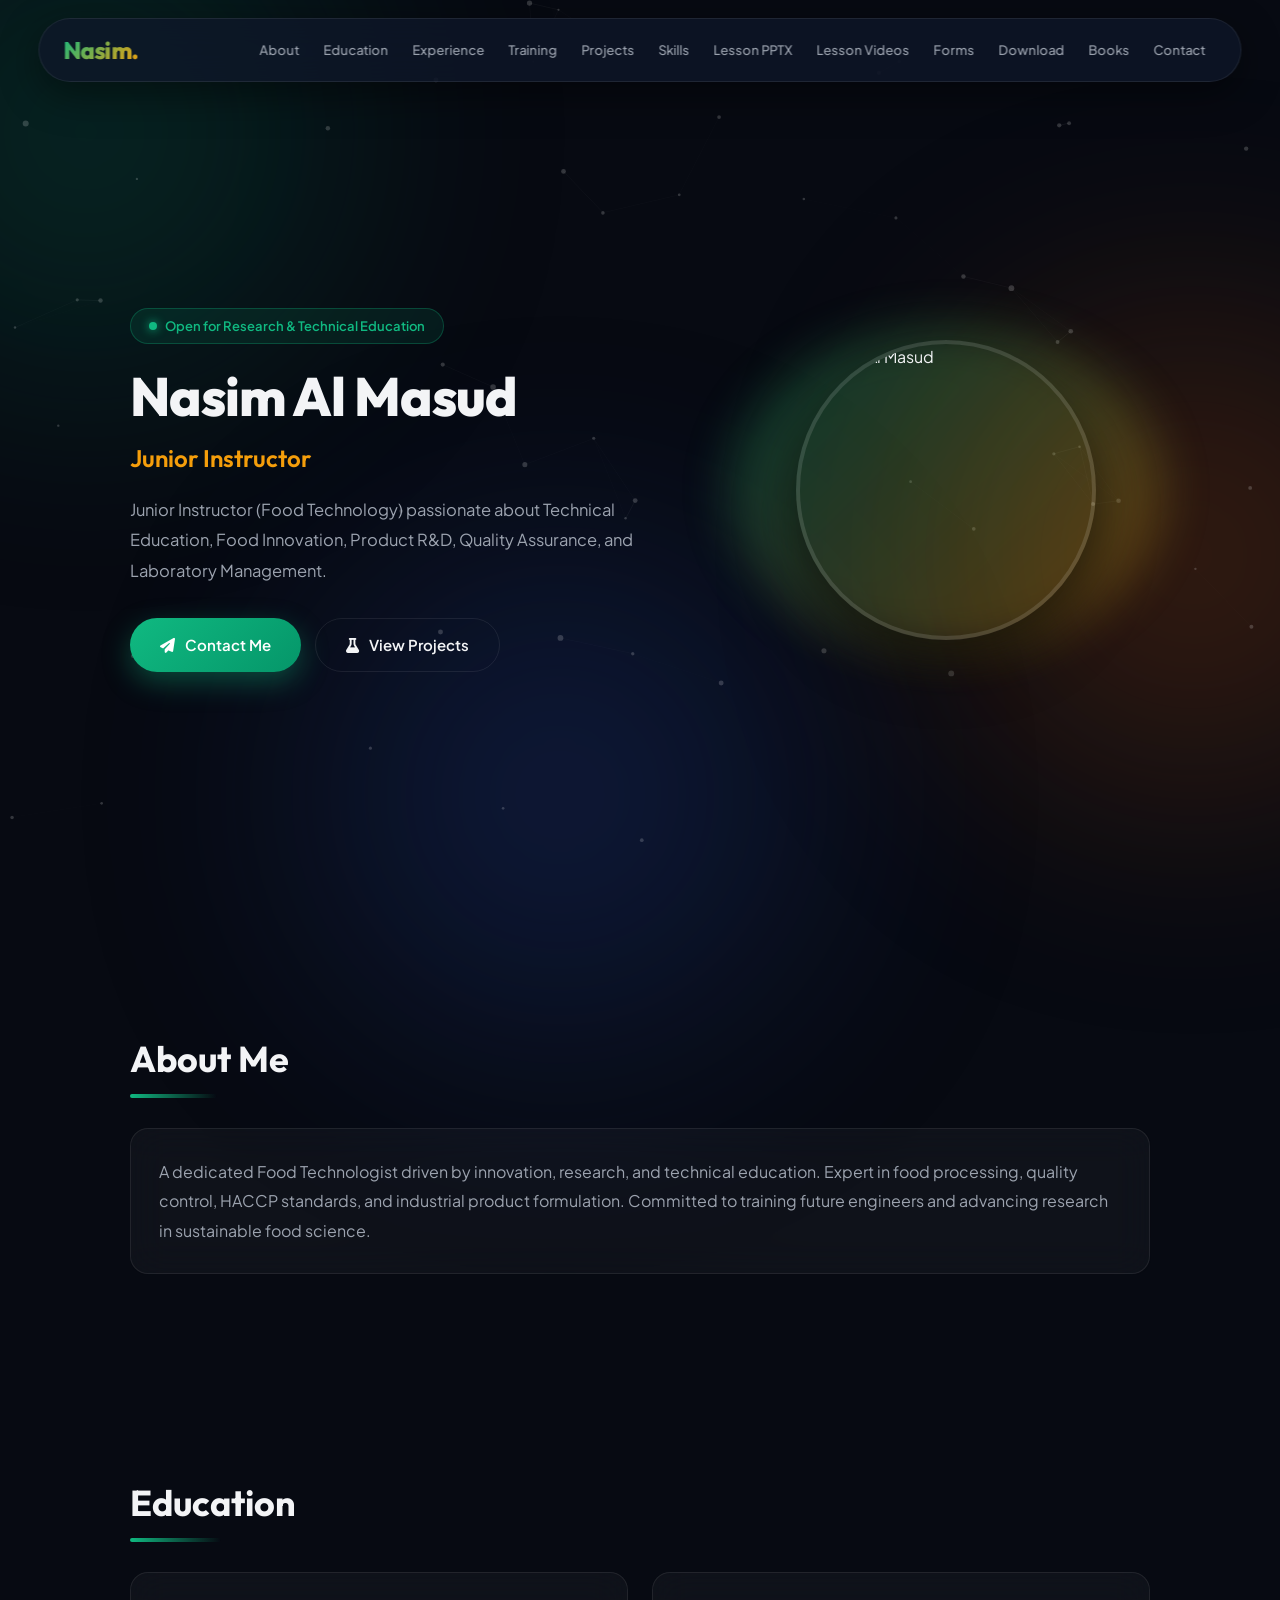
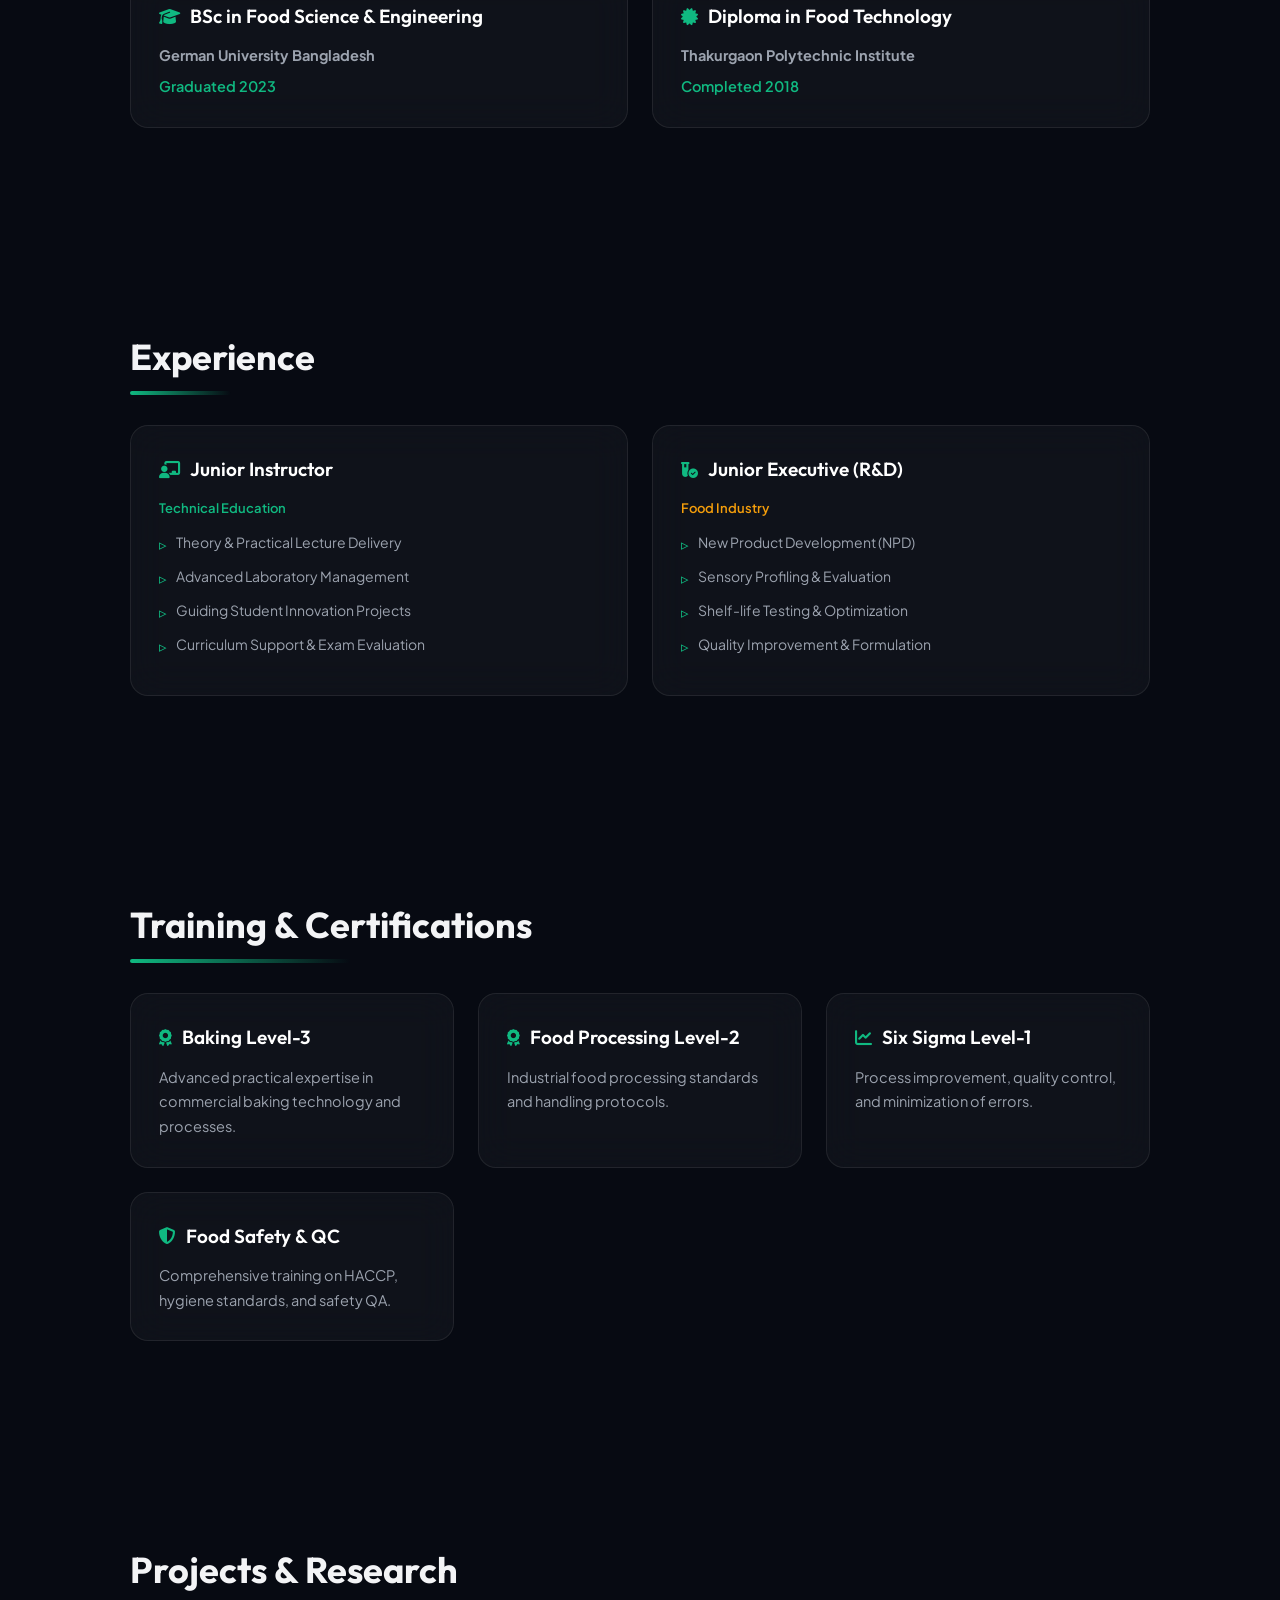
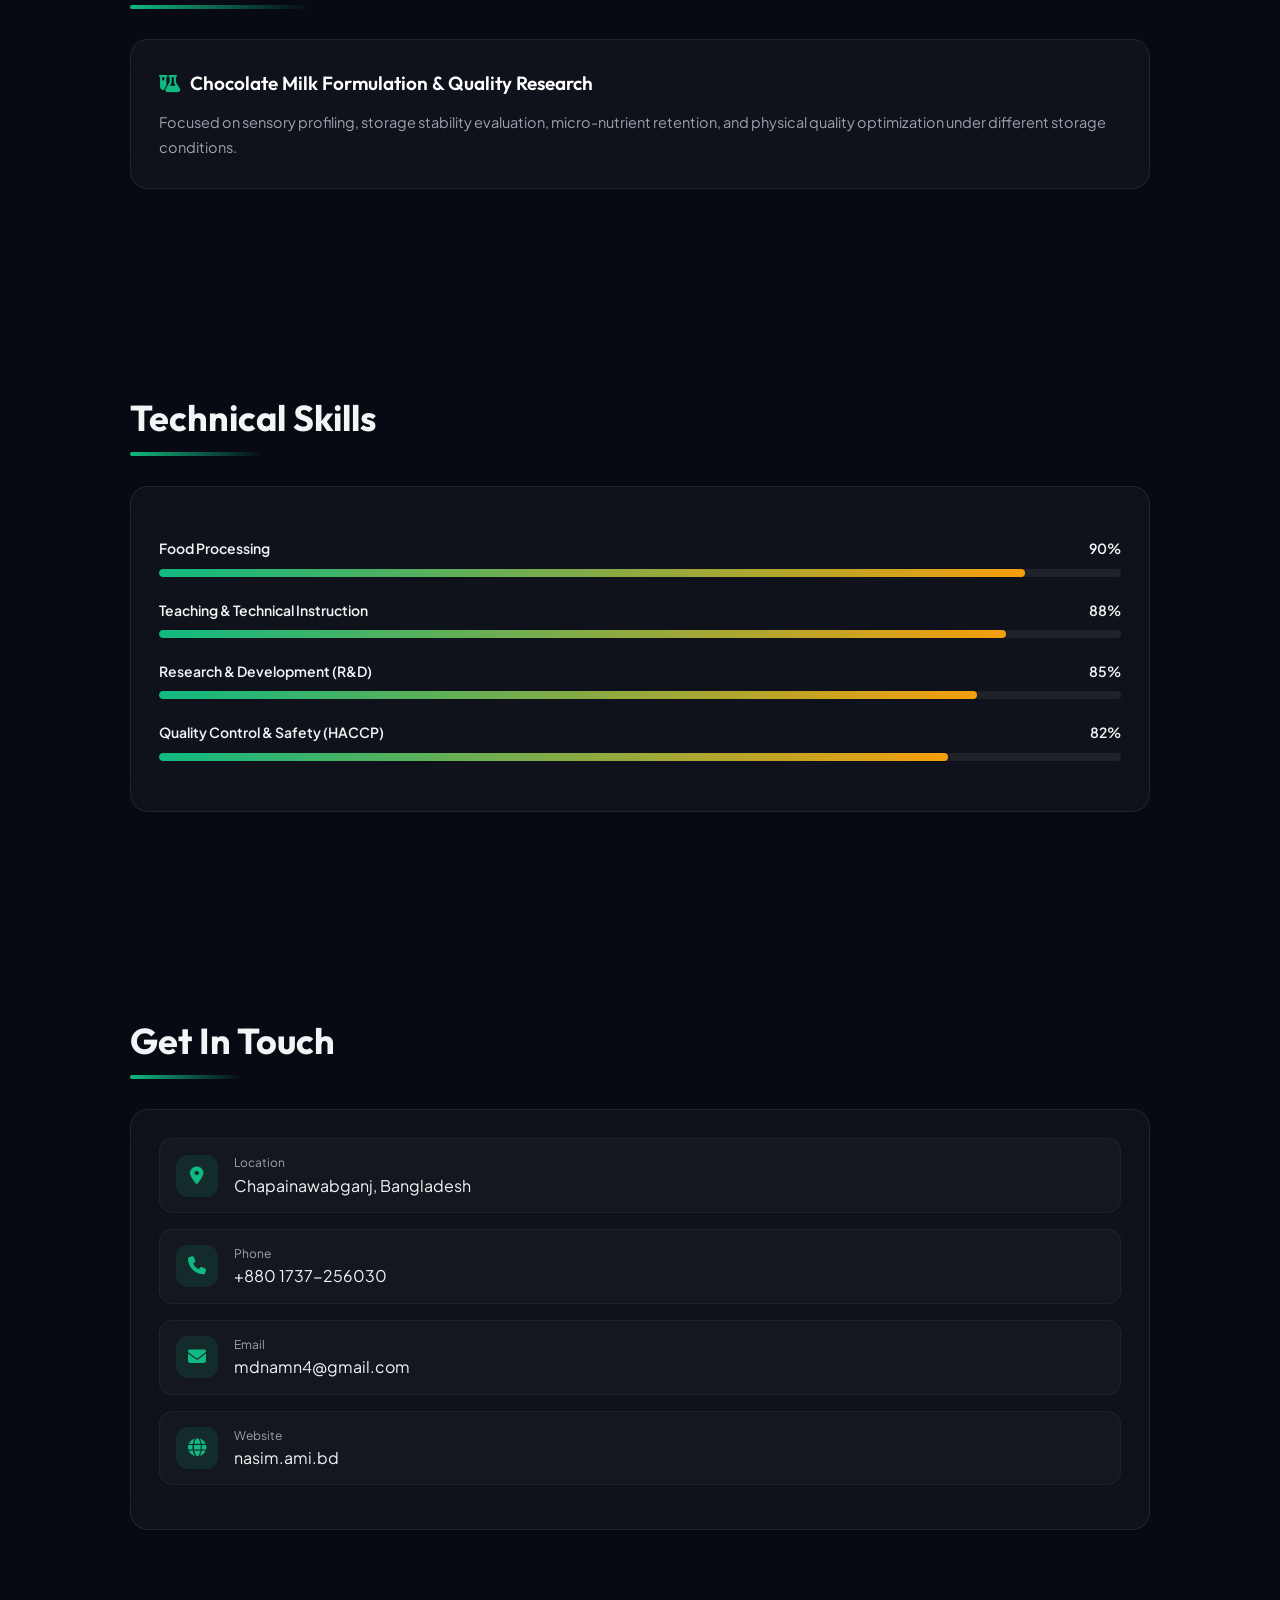
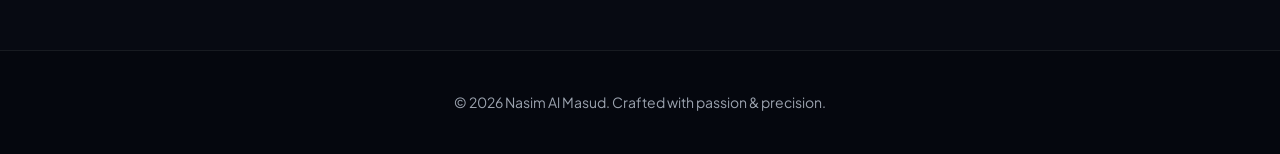
==== commit 2e2c4858: "Update index.html" ====
--- a/index.html
+++ b/index.html
@@ -3,7 +3,7 @@
 <head>
 <meta charset="UTF-8">
 <meta name="viewport" content="width=device-width, initial-scale=1.0">
-<title>Nasim Al Masud | Premium Portfolio</title>
+<title>Nasim Al Masud | Food Technologist & Instructor</title>
 
 <!-- Fonts & Icons -->
 <link rel="preconnect" href="https://fonts.googleapis.com">
@@ -17,11 +17,12 @@
   --primary-glow: rgba(16, 185, 129, 0.35);
   --secondary: #f59e0b;
   --bg-dark: #070a12;
-  --card-bg: rgba(255, 255, 255, 0.03);
+  --card-bg: rgba(255, 255, 255, 0.035);
   --card-border: rgba(255, 255, 255, 0.08);
-  --card-hover-border: rgba(16, 185, 129, 0.5);
+  --card-hover-border: rgba(16, 185, 129, 0.45);
   --text-main: #f3f4f6;
   --text-muted: #9ca3af;
+  --header-bg: rgba(15, 23, 42, 0.75);
 }
 
 * {
@@ -40,22 +41,23 @@
   color: var(--text-main);
   overflow-x: hidden;
   position: relative;
-}
-
-/* Ambient Background Lights */
+  line-height: 1.6;
+}
+
+/* Ambient Glow */
 .glow-spot {
   position: fixed;
-  width: 450px;
-  height: 450px;
+  width: 480px;
+  height: 480px;
   border-radius: 50%;
-  filter: blur(120px);
+  filter: blur(130px);
   z-index: -1;
   pointer-events: none;
-  opacity: 0.35;
-}
-.glow-1 { top: -10%; left: -10%; background: #065f46; }
-.glow-2 { top: 40%; right: -10%; background: #92400e; }
-.glow-3 { bottom: -10%; left: 30%; background: #1e3a8a; }
+  opacity: 0.32;
+}
+.glow-1 { top: -12%; left: -12%; background: #065f46; }
+.glow-2 { top: 35%; right: -12%; background: #92400e; }
+.glow-3 { bottom: -15%; left: 25%; background: #1e3a8a; }
 
 #bg {
   position: fixed;
@@ -63,82 +65,183 @@
   z-index: -1;
 }
 
-/* Header & Nav */
+/* ========== HEADER & DYNAMIC MENU ========== */
 header {
   position: fixed;
-  top: 20px;
+  top: 18px;
   left: 50%;
   transform: translateX(-50%);
-  width: 90%;
-  max-width: 1200px;
-  padding: 12px 30px;
+  width: 94%;
+  max-width: 1280px;
+  padding: 12px 24px;
   display: flex;
   justify-content: space-between;
   align-items: center;
-  background: rgba(15, 23, 42, 0.65);
-  backdrop-filter: blur(20px);
+  background: var(--header-bg);
+  backdrop-filter: blur(22px);
+  -webkit-backdrop-filter: blur(22px);
   border: 1px solid var(--card-border);
   border-radius: 100px;
   z-index: 1000;
-  box-shadow: 0 10px 30px rgba(0, 0, 0, 0.4);
+  box-shadow: 0 12px 40px rgba(0, 0, 0, 0.45);
+  transition: all 0.35s ease;
 }
 
 .logo {
   font-family: 'Outfit', sans-serif;
-  font-size: 26px;
+  font-size: 24px;
   font-weight: 800;
   background: linear-gradient(135deg, var(--primary), var(--secondary));
   -webkit-background-clip: text;
+  background-clip: text;
   color: transparent;
-  letter-spacing: -0.5px;
-}
-
-nav {
+  letter-spacing: -0.6px;
+  text-decoration: none;
+  flex-shrink: 0;
+}
+
+/* Desktop Nav */
+.nav-links {
   display: flex;
-  gap: 20px;
-}
-
-nav a {
+  gap: 2px;
+  align-items: center;
+  flex-wrap: wrap;
+  justify-content: flex-end;
+}
+
+.nav-links a {
   color: var(--text-muted);
   text-decoration: none;
-  font-size: 14px;
+  font-size: 13px;
   font-weight: 500;
+  padding: 7px 11px;
+  border-radius: 50px;
   transition: all 0.3s ease;
-  position: relative;
-}
-
-nav a:hover {
+  white-space: nowrap;
+}
+
+.nav-links a:hover,
+.nav-links a.active {
   color: #fff;
-}
-
-nav a::after {
-  content: '';
-  position: absolute;
-  bottom: -4px;
+  background: rgba(16, 185, 129, 0.12);
+}
+
+.nav-links a.active {
+  color: var(--primary);
+}
+
+/* Hamburger */
+.hamburger {
+  display: none;
+  flex-direction: column;
+  gap: 5px;
+  cursor: pointer;
+  padding: 8px;
+  border-radius: 8px;
+  transition: background 0.3s;
+  z-index: 1001;
+}
+
+.hamburger:hover {
+  background: rgba(255, 255, 255, 0.06);
+}
+
+.hamburger span {
+  display: block;
+  width: 22px;
+  height: 2px;
+  background: #fff;
+  border-radius: 2px;
+  transition: all 0.35s cubic-bezier(0.68, -0.55, 0.27, 1.55);
+}
+
+.hamburger.active span:nth-child(1) {
+  transform: translateY(7px) rotate(45deg);
+}
+.hamburger.active span:nth-child(2) {
+  opacity: 0;
+  transform: translateX(-10px);
+}
+.hamburger.active span:nth-child(3) {
+  transform: translateY(-7px) rotate(-45deg);
+}
+
+/* Mobile Menu Overlay */
+.mobile-menu {
+  position: fixed;
+  top: 0;
   left: 0;
-  width: 0%;
-  height: 2px;
-  background: var(--primary);
-  transition: width 0.3s ease;
-  border-radius: 2px;
-}
-
-nav a:hover::after {
   width: 100%;
-}
-
-/* Section Common */
+  height: 100%;
+  background: rgba(7, 10, 18, 0.94);
+  backdrop-filter: blur(18px);
+  z-index: 999;
+  display: flex;
+  flex-direction: column;
+  align-items: center;
+  justify-content: center;
+  gap: 8px;
+  opacity: 0;
+  visibility: hidden;
+  transition: all 0.4s ease;
+  overflow-y: auto;
+  padding: 80px 20px 40px;
+}
+
+.mobile-menu.open {
+  opacity: 1;
+  visibility: visible;
+}
+
+.mobile-menu a {
+  color: var(--text-main);
+  text-decoration: none;
+  font-size: 20px;
+  font-weight: 600;
+  font-family: 'Outfit', sans-serif;
+  padding: 11px 28px;
+  border-radius: 12px;
+  transition: all 0.3s ease;
+  opacity: 0;
+  transform: translateY(20px);
+}
+
+.mobile-menu.open a {
+  opacity: 1;
+  transform: translateY(0);
+}
+
+.mobile-menu a:hover {
+  color: var(--primary);
+  background: rgba(16, 185, 129, 0.1);
+}
+
+/* Stagger animation */
+.mobile-menu.open a:nth-child(1)  { transition-delay: 0.04s; }
+.mobile-menu.open a:nth-child(2)  { transition-delay: 0.08s; }
+.mobile-menu.open a:nth-child(3)  { transition-delay: 0.12s; }
+.mobile-menu.open a:nth-child(4)  { transition-delay: 0.16s; }
+.mobile-menu.open a:nth-child(5)  { transition-delay: 0.20s; }
+.mobile-menu.open a:nth-child(6)  { transition-delay: 0.24s; }
+.mobile-menu.open a:nth-child(7)  { transition-delay: 0.28s; }
+.mobile-menu.open a:nth-child(8)  { transition-delay: 0.32s; }
+.mobile-menu.open a:nth-child(9)  { transition-delay: 0.36s; }
+.mobile-menu.open a:nth-child(10) { transition-delay: 0.40s; }
+.mobile-menu.open a:nth-child(11) { transition-delay: 0.44s; }
+.mobile-menu.open a:nth-child(12) { transition-delay: 0.48s; }
+
+/* ========== SECTIONS ========== */
 section {
-  padding: 120px 8% 60px;
-  max-width: 1300px;
+  padding: 130px 7% 70px;
+  max-width: 1200px;
   margin: 0 auto;
 }
 
 h2 {
   font-family: 'Outfit', sans-serif;
-  font-size: 38px;
+  font-size: 36px;
   font-weight: 700;
-  margin-bottom: 35px;
+  margin-bottom: 40px;
   position: relative;
   display: inline-block;
 }
@@ -147,35 +250,35 @@
   content: '';
   position: absolute;
   left: 0;
-  bottom: -8px;
-  width: 50%;
+  bottom: -10px;
+  width: 55%;
   height: 4px;
   background: linear-gradient(90deg, var(--primary), transparent);
-  border-radius: 2px;
-}
-
-/* Hero Section */
+  border-radius: 4px;
+}
+
+/* Hero */
 .hero {
   min-height: 100vh;
   display: grid;
-  grid-template-columns: 1.2fr 0.8fr;
-  gap: 50px;
+  grid-template-columns: 1.15fr 0.85fr;
+  gap: 60px;
   align-items: center;
-  padding-top: 140px;
+  padding-top: 150px;
 }
 
 .hero-badge {
   display: inline-flex;
   align-items: center;
   gap: 8px;
-  padding: 6px 16px;
+  padding: 7px 18px;
   background: rgba(16, 185, 129, 0.1);
-  border: 1px solid rgba(16, 185, 129, 0.3);
+  border: 1px solid rgba(16, 185, 129, 0.28);
   border-radius: 50px;
   font-size: 13px;
   color: var(--primary);
   font-weight: 600;
-  margin-bottom: 20px;
+  margin-bottom: 22px;
 }
 
 .hero-badge .pulse {
@@ -184,57 +287,59 @@
   background: var(--primary);
   border-radius: 50%;
   box-shadow: 0 0 10px var(--primary);
-  animation: pulse 1.5s infinite;
+  animation: pulse 1.6s infinite;
 }
 
 @keyframes pulse {
   0% { transform: scale(0.95); box-shadow: 0 0 0 0 rgba(16, 185, 129, 0.7); }
-  70% { transform: scale(1); box-shadow: 0 0 0 8px rgba(16, 185, 129, 0); }
+  70% { transform: scale(1); box-shadow: 0 0 0 10px rgba(16, 185, 129, 0); }
   100% { transform: scale(0.95); box-shadow: 0 0 0 0 rgba(16, 185, 129, 0); }
 }
 
 h1 {
   font-family: 'Outfit', sans-serif;
-  font-size: 56px;
+  font-size: 54px;
   font-weight: 800;
-  line-height: 1.1;
-  margin-bottom: 10px;
+  line-height: 1.12;
+  margin-bottom: 12px;
+  letter-spacing: -1px;
 }
 
 .tag {
   font-family: 'Outfit', sans-serif;
-  font-size: 26px;
+  font-size: 24px;
   font-weight: 600;
   color: var(--secondary);
-  height: 40px;
-  margin-bottom: 15px;
+  height: 38px;
+  margin-bottom: 18px;
 }
 
 .hero p {
-  font-size: 16px;
+  font-size: 16.5px;
   color: var(--text-muted);
-  line-height: 1.8;
-  max-width: 580px;
+  line-height: 1.85;
+  max-width: 540px;
 }
 
 .btn-group {
   display: flex;
-  gap: 15px;
-  margin-top: 30px;
+  gap: 14px;
+  margin-top: 32px;
+  flex-wrap: wrap;
 }
 
 .btn {
   display: inline-flex;
   align-items: center;
   gap: 10px;
-  padding: 14px 32px;
+  padding: 14px 30px;
   border-radius: 50px;
   background: linear-gradient(135deg, var(--primary), #059669);
   color: #fff;
   font-weight: 600;
   font-size: 15px;
   text-decoration: none;
-  box-shadow: 0 10px 25px var(--primary-glow);
+  box-shadow: 0 10px 28px var(--primary-glow);
   transition: all 0.3s ease;
   border: none;
   cursor: pointer;
@@ -242,7 +347,7 @@
 
 .btn:hover {
   transform: translateY(-3px);
-  box-shadow: 0 15px 35px rgba(16, 185, 129, 0.5);
+  box-shadow: 0 16px 36px rgba(16, 185, 129, 0.45);
 }
 
 .btn-secondary {
@@ -254,7 +359,7 @@
 
 .btn-secondary:hover {
   background: rgba(255, 255, 255, 0.05);
-  border-color: rgba(255, 255, 255, 0.2);
+  border-color: rgba(255, 255, 255, 0.22);
   box-shadow: none;
 }
 
@@ -267,43 +372,43 @@
 .hero-img-wrapper::before {
   content: '';
   position: absolute;
-  inset: -10px;
+  inset: -14px;
   background: linear-gradient(135deg, var(--primary), var(--secondary));
   border-radius: 50%;
-  filter: blur(20px);
-  opacity: 0.3;
+  filter: blur(24px);
+  opacity: 0.28;
   z-index: 0;
 }
 
 .hero img {
   position: relative;
   z-index: 1;
-  width: 310px;
-  height: 310px;
+  width: 300px;
+  height: 300px;
   object-fit: cover;
   border-radius: 50%;
-  border: 4px solid rgba(255, 255, 255, 0.1);
-  box-shadow: 0 20px 50px rgba(0, 0, 0, 0.5);
+  border: 4px solid rgba(255, 255, 255, 0.12);
+  box-shadow: 0 25px 55px rgba(0, 0, 0, 0.55);
   transition: all 0.5s ease;
 }
 
 .hero img:hover {
-  transform: scale(1.03) rotate(2deg);
+  transform: scale(1.04) rotate(2deg);
   border-color: var(--primary);
 }
 
-/* Grid & Cards */
+/* Cards & Grid */
 .grid {
   display: grid;
-  grid-template-columns: repeat(auto-fit, minmax(280px, 1fr));
-  gap: 25px;
+  grid-template-columns: repeat(auto-fit, minmax(270px, 1fr));
+  gap: 24px;
 }
 
 .card {
   background: var(--card-bg);
-  backdrop-filter: blur(16px);
-  padding: 30px;
-  border-radius: 20px;
+  backdrop-filter: blur(18px);
+  padding: 28px;
+  border-radius: 18px;
   border: 1px solid var(--card-border);
   transition: all 0.4s cubic-bezier(0.165, 0.84, 0.44, 1);
   position: relative;
@@ -311,14 +416,14 @@
 }
 
 .card:hover {
-  transform: translateY(-6px);
+  transform: translateY(-7px);
   border-color: var(--card-hover-border);
-  box-shadow: 0 20px 40px rgba(0, 0, 0, 0.4), 0 0 20px rgba(16, 185, 129, 0.1);
+  box-shadow: 0 22px 45px rgba(0, 0, 0, 0.4), 0 0 25px rgba(16, 185, 129, 0.08);
 }
 
 .card h3 {
   font-family: 'Outfit', sans-serif;
-  font-size: 20px;
+  font-size: 19px;
   font-weight: 600;
   margin-bottom: 12px;
   color: #fff;
@@ -329,39 +434,39 @@
 
 .card h3 i {
   color: var(--primary);
-  font-size: 18px;
+  font-size: 17px;
 }
 
 .card p {
   color: var(--text-muted);
-  font-size: 14px;
+  font-size: 14.5px;
   line-height: 1.7;
 }
 
-/* Section Specific Styles */
 .card ul {
   list-style: none;
-  margin-top: 10px;
+  margin-top: 12px;
 }
 
 .card ul li {
   color: var(--text-muted);
   font-size: 14px;
-  margin-bottom: 8px;
+  margin-bottom: 9px;
   display: flex;
-  align-items: center;
-  gap: 8px;
+  align-items: flex-start;
+  gap: 9px;
 }
 
 .card ul li::before {
   content: '▹';
   color: var(--primary);
-  font-size: 16px;
+  font-size: 15px;
+  margin-top: 1px;
 }
 
 /* Skills */
 .skill {
-  margin: 20px 0;
+  margin: 22px 0;
 }
 
 .skill-header {
@@ -369,12 +474,12 @@
   justify-content: space-between;
   font-size: 14px;
   font-weight: 600;
-  margin-bottom: 8px;
+  margin-bottom: 9px;
 }
 
 .bar {
   height: 8px;
-  background: rgba(255, 255, 255, 0.08);
+  background: rgba(255, 255, 255, 0.07);
   border-radius: 50px;
   overflow: hidden;
 }
@@ -384,31 +489,38 @@
   border-radius: 50px;
   background: linear-gradient(90deg, var(--primary), var(--secondary));
   width: 0;
-  transition: width 1.5s cubic-bezier(0.1, 0.42, 0.85, 1);
-}
-
-/* Contact Details */
+  transition: width 1.6s cubic-bezier(0.1, 0.42, 0.85, 1);
+}
+
+/* Contact */
 .contact-item {
   display: flex;
   align-items: center;
-  gap: 15px;
-  margin-bottom: 18px;
-  padding: 12px;
-  background: rgba(255, 255, 255, 0.02);
-  border-radius: 12px;
-  border: 1px solid rgba(255, 255, 255, 0.04);
+  gap: 16px;
+  margin-bottom: 16px;
+  padding: 14px 16px;
+  background: rgba(255, 255, 255, 0.025);
+  border-radius: 14px;
+  border: 1px solid rgba(255, 255, 255, 0.05);
+  transition: all 0.3s ease;
+}
+
+.contact-item:hover {
+  background: rgba(16, 185, 129, 0.06);
+  border-color: rgba(16, 185, 129, 0.2);
 }
 
 .contact-item i {
   font-size: 18px;
   color: var(--primary);
-  width: 40px;
-  height: 40px;
-  background: rgba(16, 185, 129, 0.1);
-  border-radius: 10px;
+  width: 42px;
+  height: 42px;
+  background: rgba(16, 185, 129, 0.12);
+  border-radius: 12px;
   display: flex;
   align-items: center;
   justify-content: center;
+  flex-shrink: 0;
 }
 
 .contact-item a {
@@ -425,29 +537,34 @@
 footer {
   text-align: center;
   padding: 40px 20px;
-  background: rgba(5, 8, 15, 0.8);
+  background: rgba(5, 8, 15, 0.85);
   border-top: 1px solid var(--card-border);
   color: var(--text-muted);
   font-size: 14px;
-  margin-top: 60px;
-}
-
-/* Responsive Design */
-@media(max-width: 900px) {
+  margin-top: 50px;
+}
+
+/* ========== RESPONSIVE ========== */
+@media (max-width: 1100px) {
+  .nav-links {
+    display: none;
+  }
+  .hamburger {
+    display: flex;
+  }
+}
+
+@media (max-width: 900px) {
   header {
-    width: 95%;
+    width: 94%;
     padding: 12px 20px;
-  }
-  
-  nav {
-    display: none; /* Can be expanded with a mobile menu if desired */
   }
 
   .hero {
     grid-template-columns: 1fr;
     text-align: center;
-    gap: 40px;
-    padding-top: 120px;
+    gap: 45px;
+    padding-top: 130px;
   }
 
   .hero-badge {
@@ -463,44 +580,88 @@
   }
 
   .hero img {
-    width: 250px;
-    height: 250px;
+    width: 240px;
+    height: 240px;
   }
 
   h1 {
-    font-size: 42px;
+    font-size: 40px;
   }
 
   h2 {
     font-size: 30px;
+  }
+
+  section {
+    padding: 110px 6% 60px;
+  }
+}
+
+@media (max-width: 480px) {
+  h1 {
+    font-size: 34px;
+  }
+  .tag {
+    font-size: 20px;
+  }
+  .btn {
+    padding: 13px 24px;
+    font-size: 14px;
   }
 }
 </style>
 </head>
 <body>
 
-<!-- Ambient Glow Effects -->
+<!-- Ambient Glow -->
 <div class="glow-spot glow-1"></div>
 <div class="glow-spot glow-2"></div>
 <div class="glow-spot glow-3"></div>
-
 <canvas id="bg"></canvas>
 
-<!-- Header Nav -->
+<!-- Header -->
 <header>
-  <div class="logo">Nasim.</div>
-  <nav>
-    <a href="#about">About</a>
+  <a href="/" class="logo">Nasim.</a>
+  
+  <nav class="nav-links">
+    <a href="/about">About</a>
     <a href="#education">Education</a>
     <a href="#experience">Experience</a>
     <a href="#training">Training</a>
     <a href="#projects">Projects</a>
     <a href="#skills">Skills</a>
-    <a href="#contact">Contact</a>
+    <a href="/pptx">Lesson PPTX</a>
+    <a href="/videos">Lesson Videos</a>
+    <a href="/forms">Forms</a>
+    <a href="/download">Download</a>
+    <a href="/books">Books</a>
+    <a href="/contact">Contact</a>
   </nav>
+
+  <div class="hamburger" id="hamburger">
+    <span></span>
+    <span></span>
+    <span></span>
+  </div>
 </header>
 
-<!-- Hero Section -->
+<!-- Mobile Menu -->
+<div class="mobile-menu" id="mobileMenu">
+  <a href="/about">About</a>
+  <a href="#education">Education</a>
+  <a href="#experience">Experience</a>
+  <a href="#training">Training</a>
+  <a href="#projects">Projects</a>
+  <a href="#skills">Skills</a>
+  <a href="/pptx">Lesson PPTX</a>
+  <a href="/videos">Lesson Videos</a>
+  <a href="/forms">Forms</a>
+  <a href="/download">Download</a>
+  <a href="/books">Books</a>
+  <a href="/contact">Contact</a>
+</div>
+
+<!-- Hero -->
 <section class="hero">
   <div>
     <div class="hero-badge">
@@ -510,7 +671,7 @@
     <div class="tag" id="type"></div>
     <p>Junior Instructor (Food Technology) passionate about Technical Education, Food Innovation, Product R&D, Quality Assurance, and Laboratory Management.</p>
     <div class="btn-group">
-      <a class="btn" href="#contact"><i class="fa-solid fa-paper-plane"></i> Contact Me</a>
+      <a class="btn" href="/contact"><i class="fa-solid fa-paper-plane"></i> Contact Me</a>
       <a class="btn btn-secondary" href="#projects"><i class="fa-solid fa-flask"></i> View Projects</a>
     </div>
   </div>
@@ -519,40 +680,40 @@
   </div>
 </section>
 
-<!-- About Section -->
+<!-- About -->
 <section id="about">
   <h2>About Me</h2>
   <div class="card">
-    <p style="font-size: 16px; line-height: 1.8;">
+    <p style="font-size: 16px; line-height: 1.85;">
       A dedicated Food Technologist driven by innovation, research, and technical education. Expert in food processing, quality control, HACCP standards, and industrial product formulation. Committed to training future engineers and advancing research in sustainable food science.
     </p>
   </div>
 </section>
 
-<!-- Education Section -->
+<!-- Education -->
 <section id="education">
   <h2>Education</h2>
   <div class="grid">
     <div class="card">
       <h3><i class="fa-solid fa-graduation-cap"></i> BSc in Food Science & Engineering</h3>
       <p><strong>German University Bangladesh</strong></p>
-      <p style="color: var(--primary); font-weight: 600; margin-top: 5px;">Graduated 2023</p>
+      <p style="color: var(--primary); font-weight: 600; margin-top: 6px;">Graduated 2023</p>
     </div>
     <div class="card">
       <h3><i class="fa-solid fa-certificate"></i> Diploma in Food Technology</h3>
       <p><strong>Thakurgaon Polytechnic Institute</strong></p>
-      <p style="color: var(--primary); font-weight: 600; margin-top: 5px;">Completed 2018</p>
+      <p style="color: var(--primary); font-weight: 600; margin-top: 6px;">Completed 2018</p>
     </div>
   </div>
 </section>
 
-<!-- Experience Section -->
+<!-- Experience -->
 <section id="experience">
   <h2>Experience</h2>
   <div class="grid">
     <div class="card">
       <h3><i class="fa-solid fa-chalkboard-user"></i> Junior Instructor</h3>
-      <p style="color: var(--primary); font-size: 13px; font-weight: 600; margin-bottom: 10px;">Technical Education</p>
+      <p style="color: var(--primary); font-size: 13px; font-weight: 600; margin-bottom: 12px;">Technical Education</p>
       <ul>
         <li>Theory & Practical Lecture Delivery</li>
         <li>Advanced Laboratory Management</li>
@@ -562,7 +723,7 @@
     </div>
     <div class="card">
       <h3><i class="fa-solid fa-vial-circle-check"></i> Junior Executive (R&D)</h3>
-      <p style="color: var(--secondary); font-size: 13px; font-weight: 600; margin-bottom: 10px;">Food Industry</p>
+      <p style="color: var(--secondary); font-size: 13px; font-weight: 600; margin-bottom: 12px;">Food Industry</p>
       <ul>
         <li>New Product Development (NPD)</li>
         <li>Sensory Profiling & Evaluation</li>
@@ -573,13 +734,13 @@
   </div>
 </section>
 
-<!-- Training Section -->
+<!-- Training -->
 <section id="training">
   <h2>Training & Certifications</h2>
   <div class="grid">
     <div class="card">
       <h3><i class="fa-solid fa-award"></i> Baking Level-3</h3>
-      <p>Advanced practical expertise in commercial baking tech and processes.</p>
+      <p>Advanced practical expertise in commercial baking technology and processes.</p>
     </div>
     <div class="card">
       <h3><i class="fa-solid fa-award"></i> Food Processing Level-2</h3>
@@ -596,18 +757,18 @@
   </div>
 </section>
 
-<!-- Projects Section -->
+<!-- Projects -->
 <section id="projects">
   <h2>Projects & Research</h2>
   <div class="card">
     <h3><i class="fa-solid fa-flask-vial"></i> Chocolate Milk Formulation & Quality Research</h3>
-    <p style="margin-top: 8px;">
+    <p style="margin-top: 10px;">
       Focused on sensory profiling, storage stability evaluation, micro-nutrient retention, and physical quality optimization under different storage conditions.
     </p>
   </div>
 </section>
 
-<!-- Skills Section -->
+<!-- Skills -->
 <section id="skills">
   <h2>Technical Skills</h2>
   <div class="card">
@@ -630,7 +791,7 @@
   </div>
 </section>
 
-<!-- Contact Section -->
+<!-- Contact -->
 <section id="contact">
   <h2>Get In Touch</h2>
   <div class="grid">
@@ -667,14 +828,52 @@
   </div>
 </section>
 
-<!-- Footer -->
 <footer>
   <p>© 2026 Nasim Al Masud. Crafted with passion & precision.</p>
 </footer>
 
-<!-- Scripts -->
 <script>
-// Typewriter Effect
+// ========== Dynamic Menu ==========
+const hamburger = document.getElementById('hamburger');
+const mobileMenu = document.getElementById('mobileMenu');
+const mobileLinks = mobileMenu.querySelectorAll('a');
+
+hamburger.addEventListener('click', () => {
+  hamburger.classList.toggle('active');
+  mobileMenu.classList.toggle('open');
+  document.body.style.overflow = mobileMenu.classList.contains('open') ? 'hidden' : '';
+});
+
+mobileLinks.forEach(link => {
+  link.addEventListener('click', () => {
+    hamburger.classList.remove('active');
+    mobileMenu.classList.remove('open');
+    document.body.style.overflow = '';
+  });
+});
+
+// ========== Active Nav on Scroll (only for # sections) ==========
+const sections = document.querySelectorAll('section[id]');
+const navLinks = document.querySelectorAll('.nav-links a');
+
+window.addEventListener('scroll', () => {
+  let current = '';
+  sections.forEach(section => {
+    const sectionTop = section.offsetTop - 180;
+    if (scrollY >= sectionTop) {
+      current = section.getAttribute('id');
+    }
+  });
+
+  navLinks.forEach(link => {
+    link.classList.remove('active');
+    if (link.getAttribute('href') === `#${current}`) {
+      link.classList.add('active');
+    }
+  });
+});
+
+// ========== Typewriter ==========
 const words = ["Junior Instructor", "Food Technologist", "R&D Specialist", "Research Enthusiast"];
 let wi = 0, ci = 0, del = false;
 
@@ -698,7 +897,7 @@
 }
 typeEffect();
 
-// Skill Bars Observer
+// ========== Skill Bars ==========
 const skillsSection = document.querySelector('#skills');
 const observer = new IntersectionObserver(entries => {
   entries.forEach(entry => {
@@ -708,11 +907,11 @@
       });
     }
   });
-}, { threshold: 0.3 });
-
-if(skillsSection) observer.observe(skillsSection);
-
-// Canvas Particle Network
+}, { threshold: 0.25 });
+
+if (skillsSection) observer.observe(skillsSection);
+
+// ========== Particle Network ==========
 const canvas = document.getElementById('bg');
 const ctx = canvas.getContext('2d');
 
@@ -726,14 +925,14 @@
 let particles = Array.from({ length: 55 }, () => ({
   x: Math.random() * canvas.width,
   y: Math.random() * canvas.height,
-  vx: (Math.random() - 0.5) * 0.6,
-  vy: (Math.random() - 0.5) * 0.6,
+  vx: (Math.random() - 0.5) * 0.55,
+  vy: (Math.random() - 0.5) * 0.55,
   r: Math.random() * 2 + 1
 }));
 
 function animateParticles() {
   ctx.clearRect(0, 0, canvas.width, canvas.height);
-  ctx.fillStyle = 'rgba(255, 255, 255, 0.2)';
+  ctx.fillStyle = 'rgba(255, 255, 255, 0.18)';
   
   particles.forEach((p, index) => {
     p.x += p.vx;
@@ -746,12 +945,11 @@
     ctx.arc(p.x, p.y, p.r, 0, Math.PI * 2);
     ctx.fill();
 
-    // Connect close particles with subtle lines
     for (let j = index + 1; j < particles.length; j++) {
       const p2 = particles[j];
       const dist = Math.hypot(p.x - p2.x, p.y - p2.y);
-      if (dist < 100) {
-        ctx.strokeStyle = `rgba(255, 255, 255, ${0.12 - dist / 1000})`;
+      if (dist < 105) {
+        ctx.strokeStyle = `rgba(255, 255, 255, ${0.11 - dist / 1100})`;
         ctx.lineWidth = 0.5;
         ctx.beginPath();
         ctx.moveTo(p.x, p.y);
@@ -766,4 +964,4 @@
 animateParticles();
 </script>
 </body>
-</html>
+</html>
